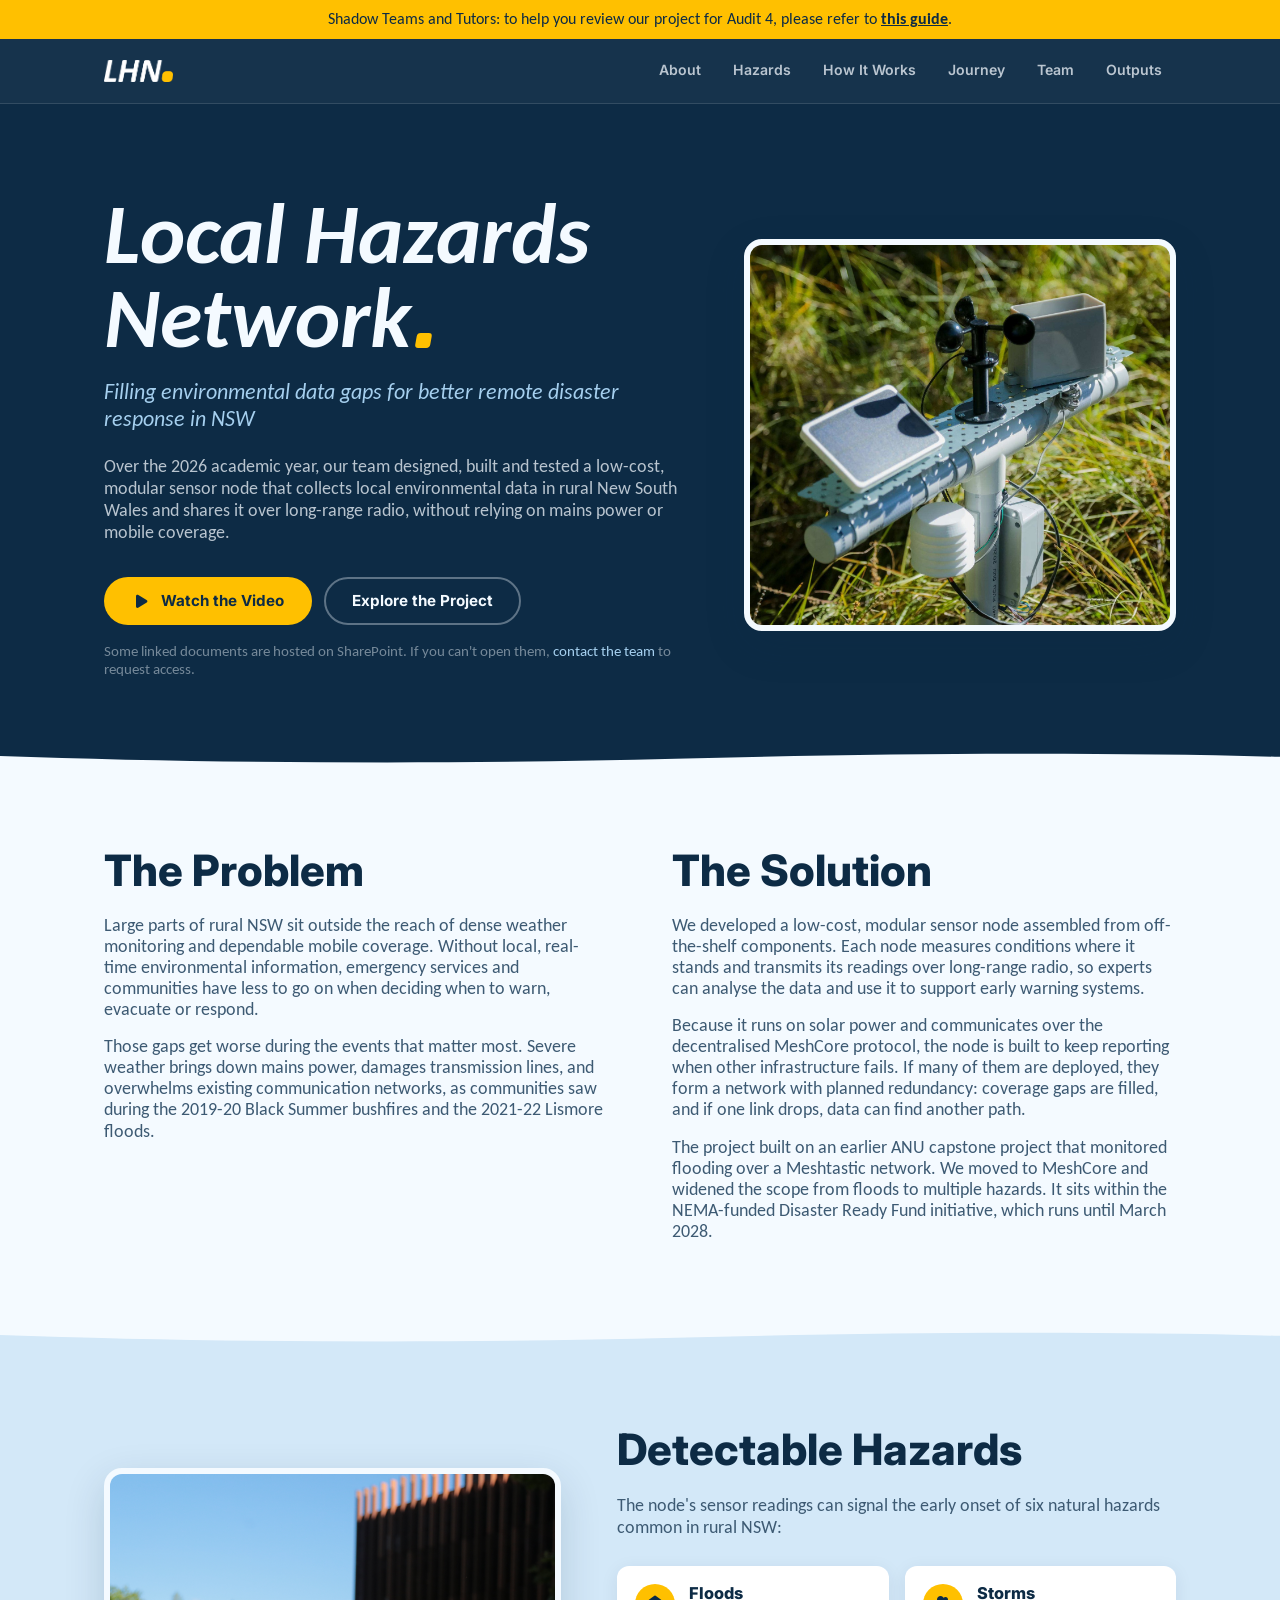
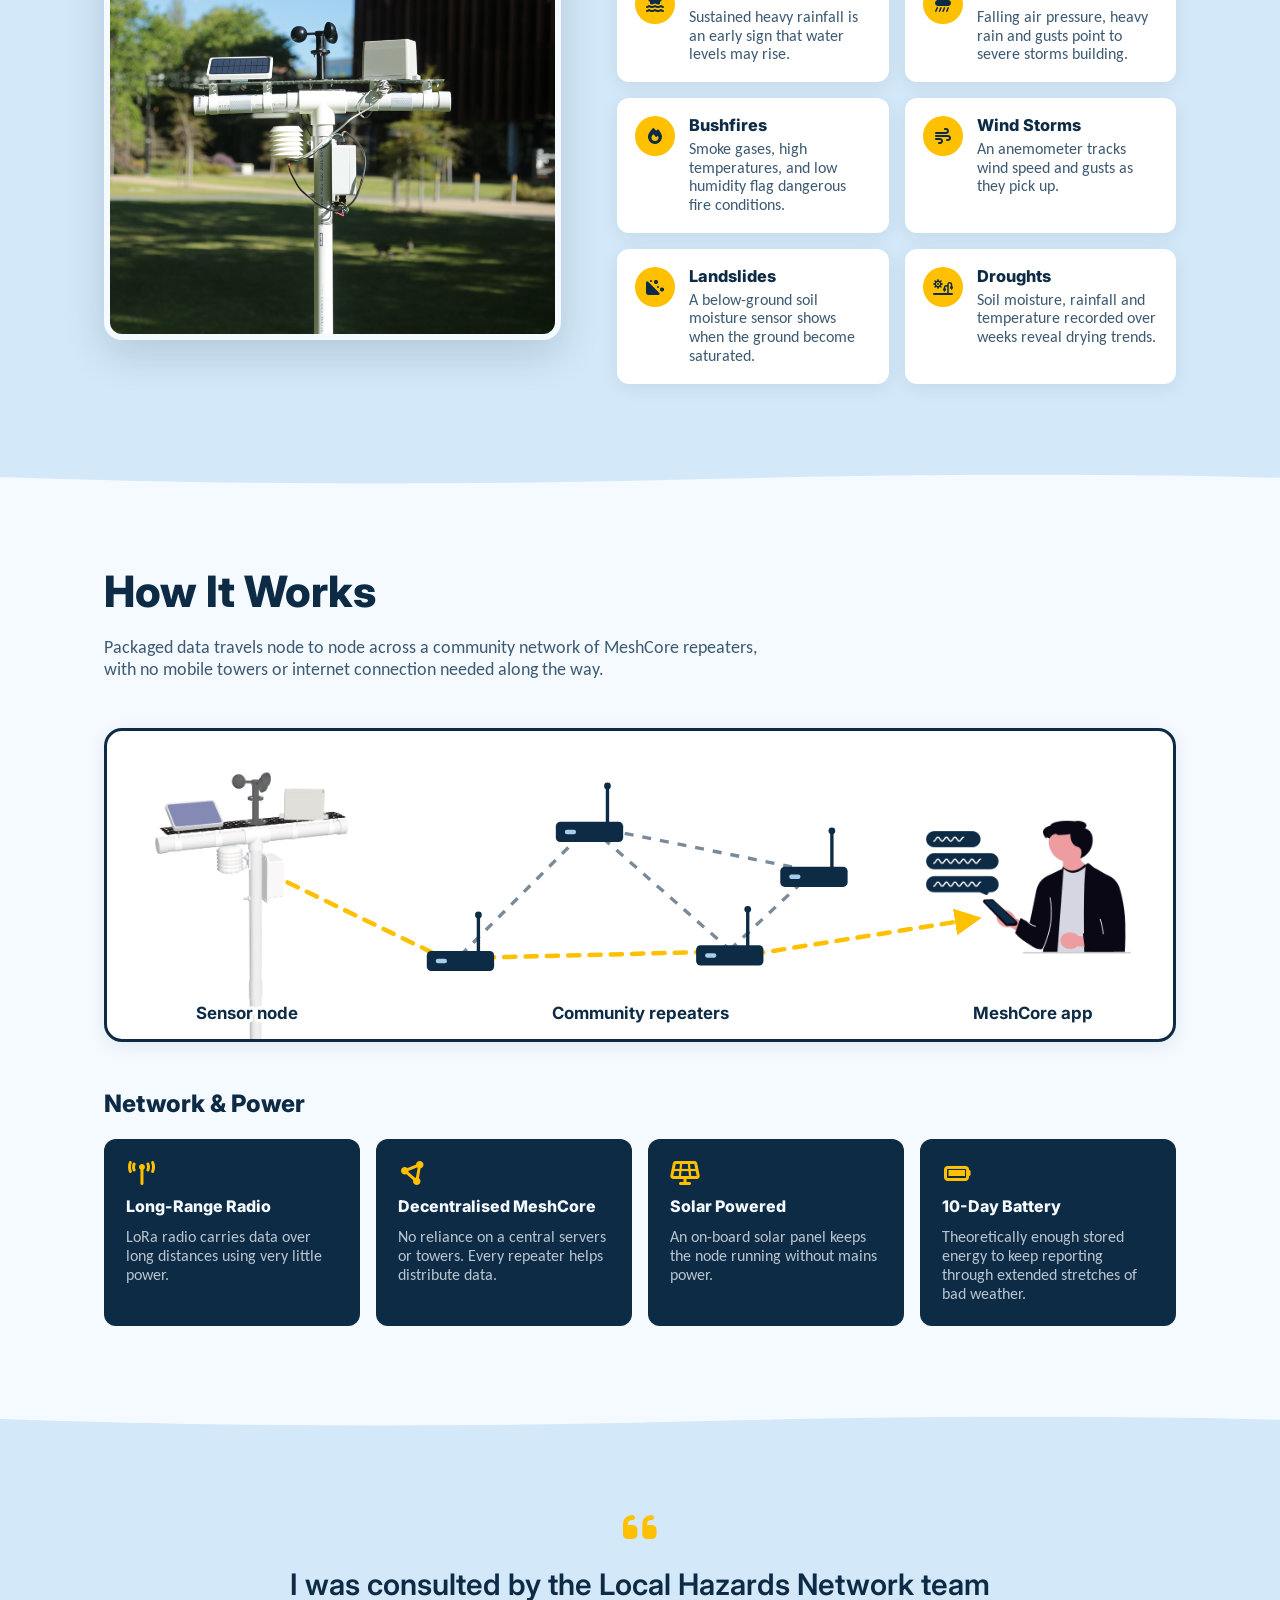
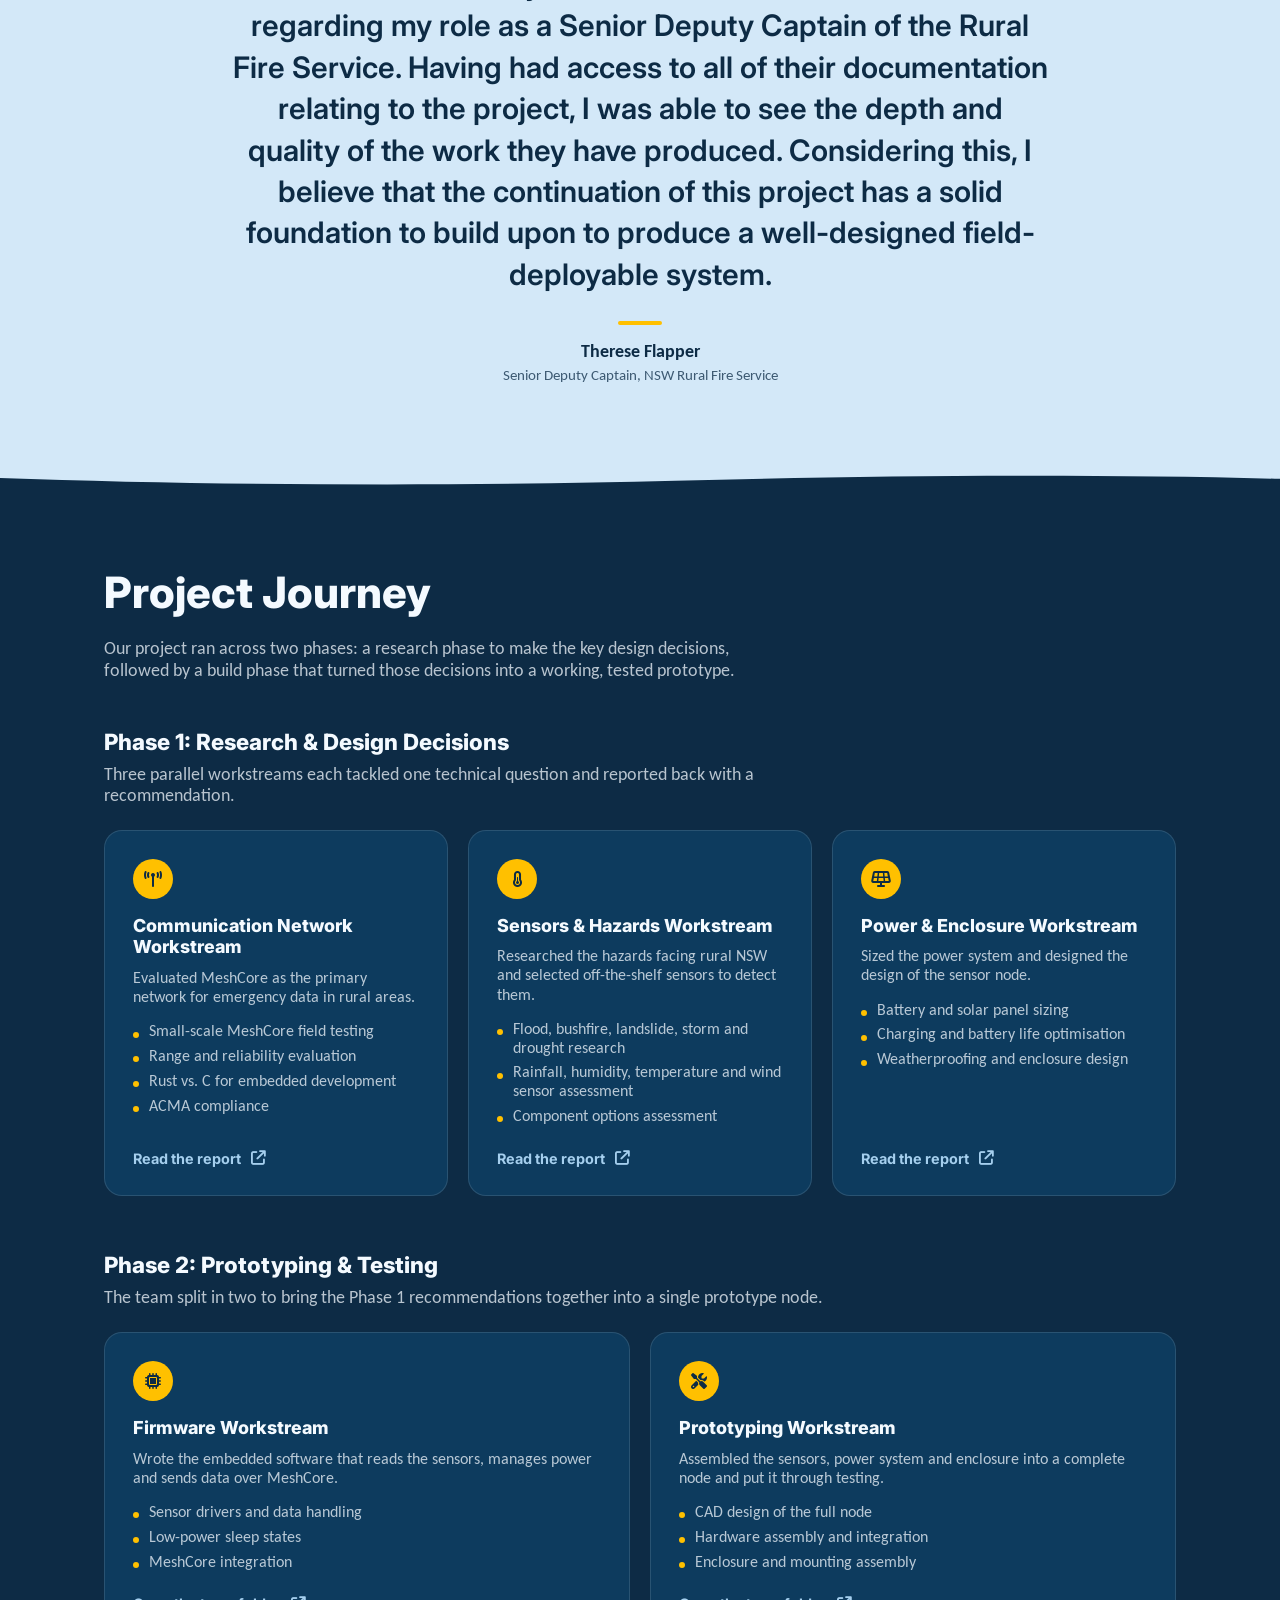
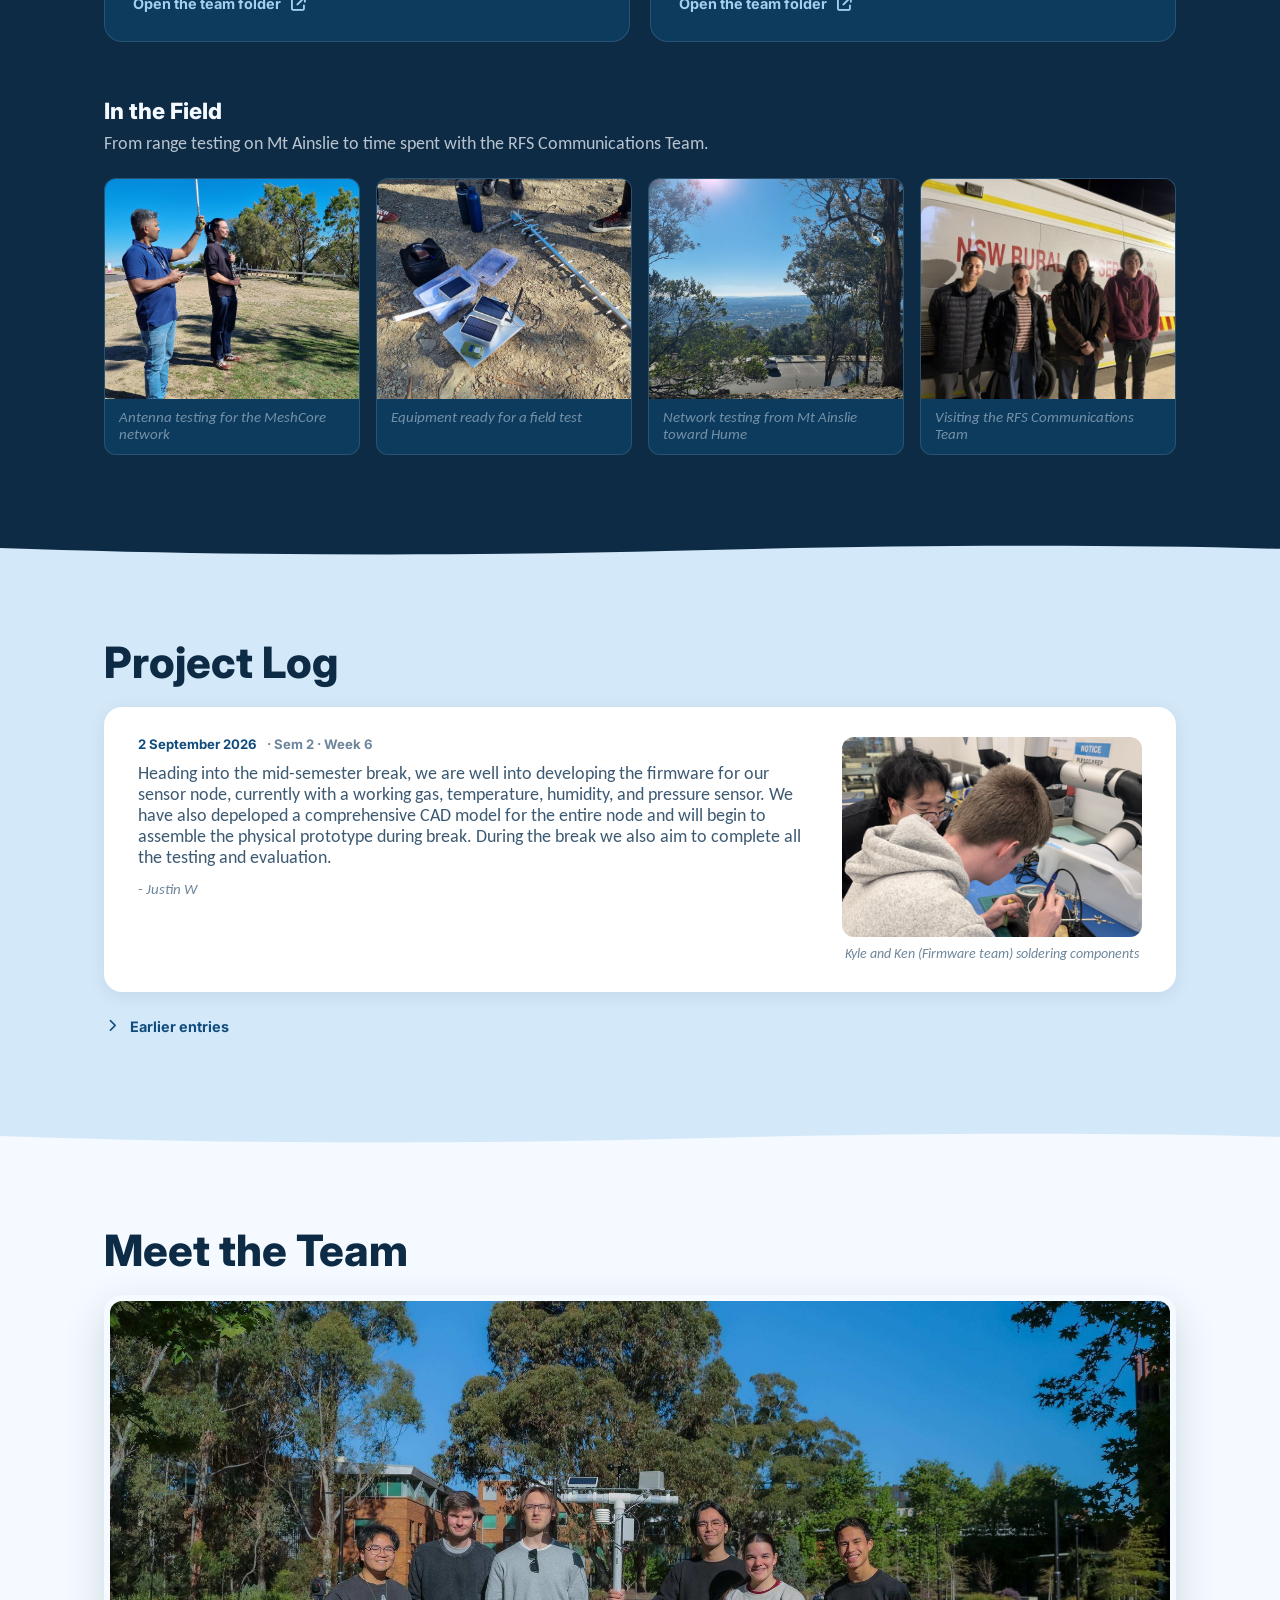
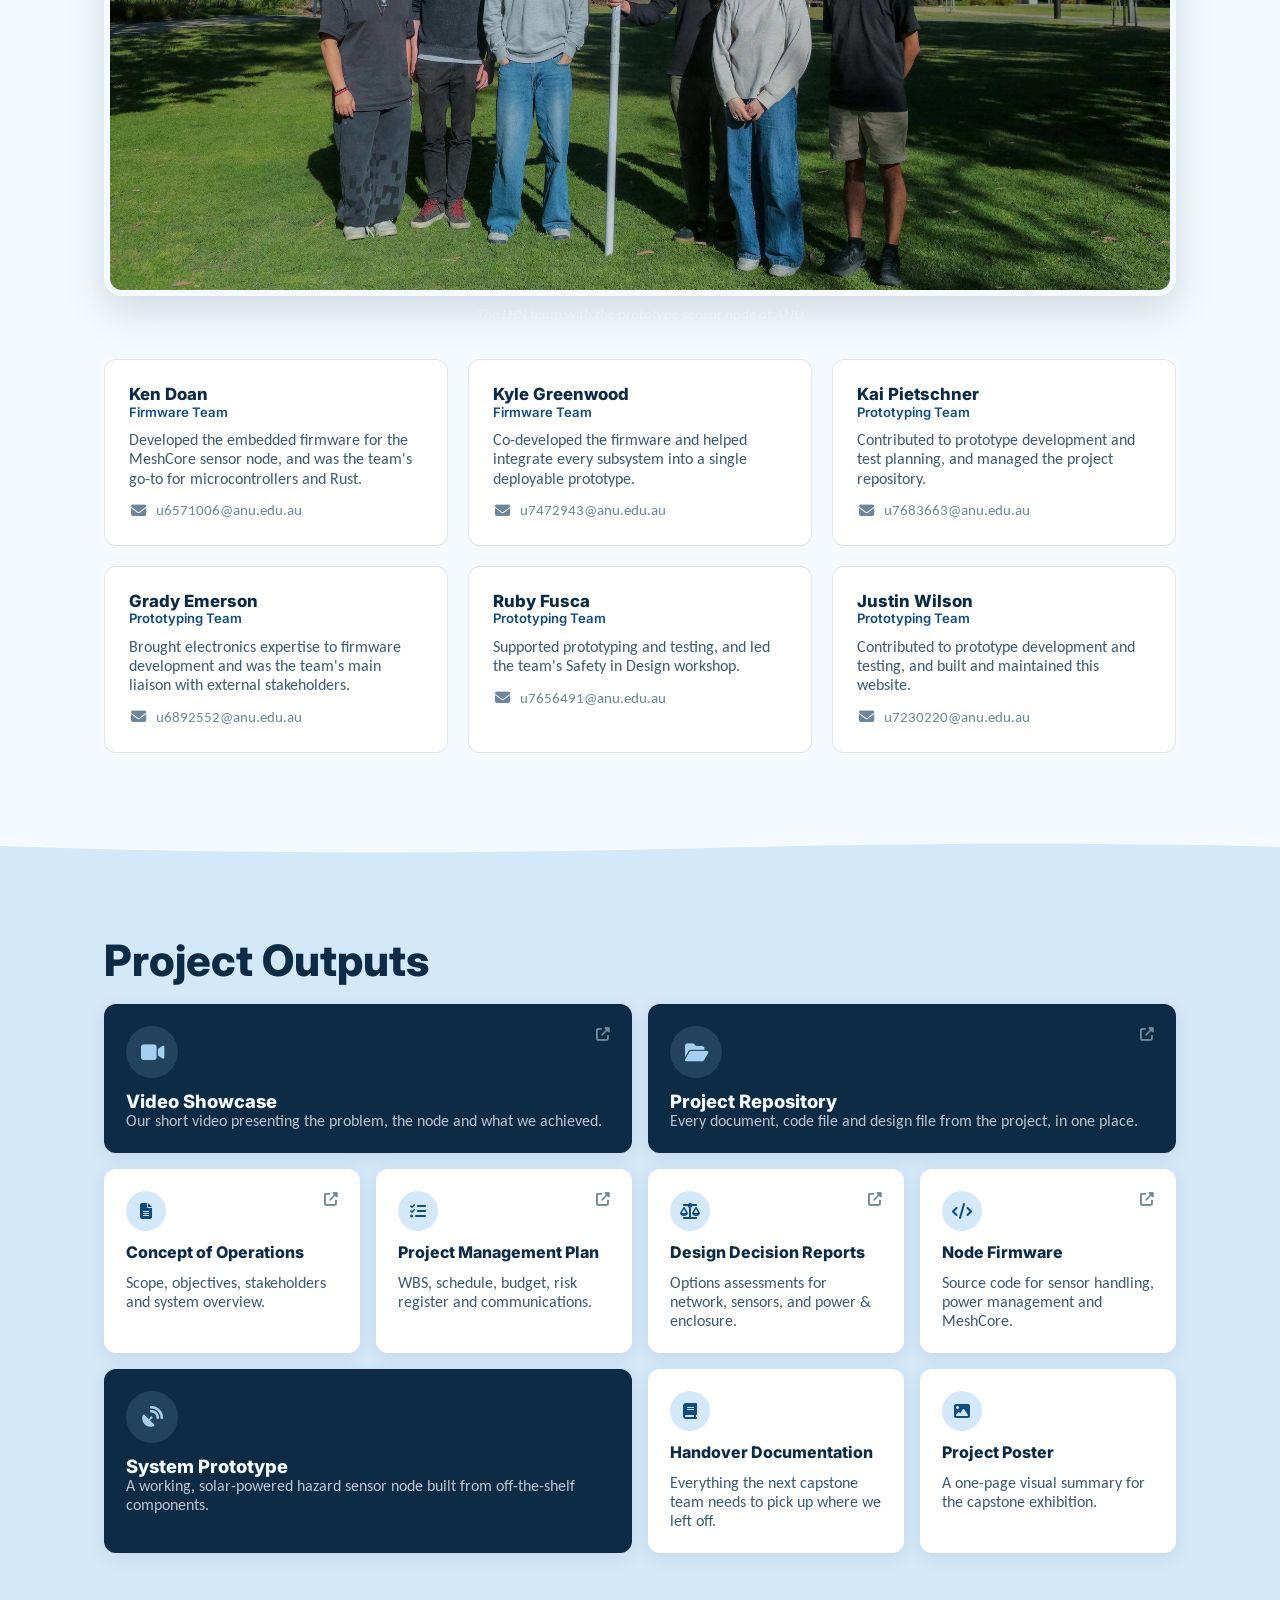
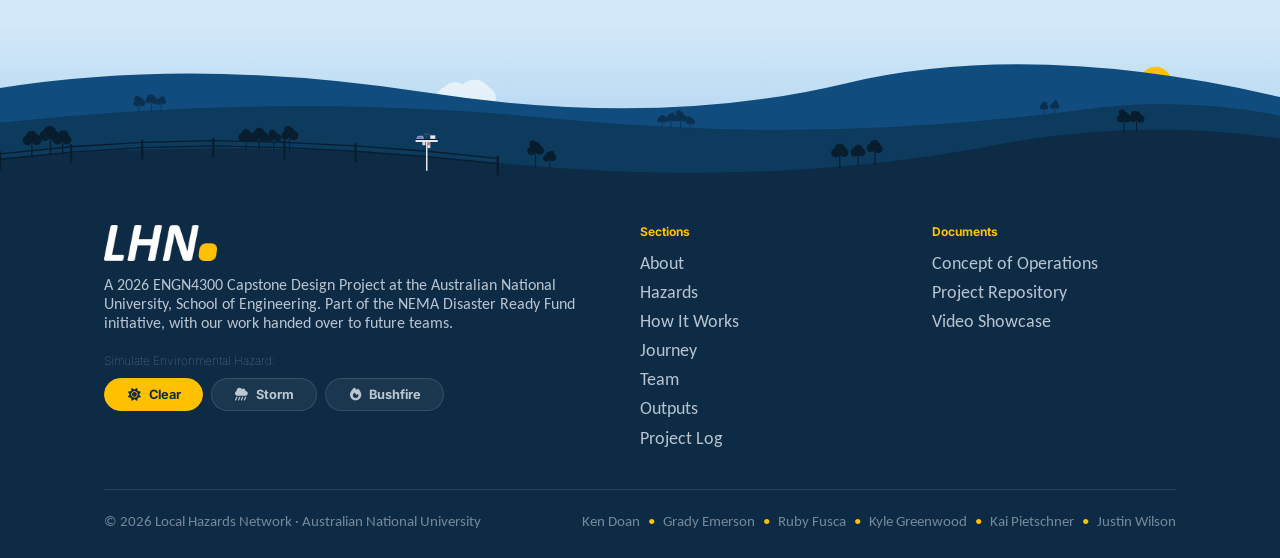
==== index.html @ 8ee284b1 "feat: added prototype pictures and team photo" ====
<!DOCTYPE html>
<html lang="en" style="visibility:hidden">

<head>
  <meta charset="UTF-8" />
  <meta name="viewport" content="width=device-width, initial-scale=1.0" />
  <title>Local Hazards Network</title>
  <meta name="description"
    content="Local Hazards Network: a 2026 ANU capstone project that built a low-cost, solar-powered sensor node to fill environmental data gaps for disaster response in rural NSW." />
  <link rel="preconnect" href="https://fonts.googleapis.com" />
  <link rel="preconnect" href="https://fonts.gstatic.com" crossorigin />
  <link
    href="https://fonts.googleapis.com/css2?family=Carlito:ital,wght@0,400;0,700;1,400;1,700&family=Inter:wght@500;600;700;800&display=swap"
    rel="stylesheet" />
  <link rel="stylesheet" href="https://cdnjs.cloudflare.com/ajax/libs/font-awesome/6.5.2/css/all.min.css"
    crossorigin="anonymous" referrerpolicy="no-referrer" />
  <link rel="stylesheet" href="css/style.css" onload="document.documentElement.style.visibility=''" />
  <script src="js/layout.js"></script>
  <noscript>
    <style>
      html {
        visibility: visible
      }
    </style>
  </noscript>
  <link rel="icon" type="image/png" href="favicon/favicon-96x96.png" sizes="96x96" />
  <link rel="icon" type="image/svg+xml" href="favicon/favicon.svg" />
  <link rel="shortcut icon" href="favicon/favicon.ico" />
  <link rel="manifest" href="favicon/site.webmanifest" />
</head>

<body>

  <!-- ============================================================
       AUDIT BANNER
       ============================================================ -->
  <div class="audit-banner" id="audit-banner">
    <div class="container audit-banner-container">
      <span class="audit-banner-text">
        Shadow Teams and Tutors: to help you review our project for Audit 4, please refer to <a
          href="https://anu365.sharepoint.com/:w:/r/sites/LoRaCapstone/Shared%20Documents/Repository/Audit%204%20Guide%20-%20Shadow%20and%20Tutor.docx?d=w0ef33e4311c54213806fc5d53752a525&csf=1&web=1&e=b2tnfO"
          target="_blank" rel="noopener" class="audit-banner-link">this guide</a>.
      </span>
    </div>
  </div>

  <script>
    // Inline check to prevent layout shift before full load
    (function () {
      if (!localStorage.getItem('audit-banner-dismissed')) {
        const banner = document.getElementById('audit-banner');
        if (banner) {
          banner.style.display = 'block';
          document.documentElement.classList.add('has-audit-banner');
        }
      }
    })();
  </script>

  <site-header></site-header>

  <!-- ============================================================
       HERO
       ============================================================ -->
  <header class="hero">
    <div class="container">
      <div class="hero-layout">
        <div class="hero-content">
          <h1 class="hero-title">Local Hazards <span class="nowrap">Network<span class="dot"></span></span></h1>
          <p class="hero-tagline">Filling environmental data gaps for better remote disaster response in NSW</p>
          <p class="hero-desc">
            Over the 2026 academic year, our team designed, built and tested a low-cost, modular sensor node that
            collects local environmental data in rural New South Wales and shares it over long-range radio,
            without relying on mains power or mobile coverage.
          </p>
          <div class="hero-actions">
            <a href="showcase.html" class="btn btn-primary"><i class="fa-solid fa-play" aria-hidden="true"></i> Watch
              the Video</a>
            <a href="#about" class="btn btn-outline">Explore the Project</a>
          </div>
          <p class="hero-note">Some linked documents are hosted on SharePoint. If you can't open them,
            <a href="#team">contact the team</a> to request access.
          </p>
        </div>

        <div class="hero-photo">
          <div class="photo-frame">
            <img src="images/sensors/sensor-node-hero.jpg" style="object-position: 30% center;"
              alt="The prototype sensor node in long grass, with its solar panel, anemometer, rain gauge, radiation shield and electronics enclosure" />
          </div>
          <!-- <div class="photo-caption">The LHN team with the prototype sensor node at ANU</div> -->
        </div>
      </div>

      <!-- <div class="facts">
        <div class="fact">
          <span class="icon-badge icon-badge--sm"><i class="fa-solid fa-triangle-exclamation"
              aria-hidden="true"></i></span>
          <div>
            <div class="fact-value">6 hazards</div>
            <div class="fact-label">detectable from sensor data</div>
          </div>
        </div>
        <div class="fact">
          <span class="icon-badge icon-badge--sm"><i class="fa-solid fa-tower-broadcast" aria-hidden="true"></i></span>
          <div>
            <div class="fact-value">Long-range</div>
            <div class="fact-label">LoRa radio over MeshCore</div>
          </div>
        </div>
        <div class="fact">
          <span class="icon-badge icon-badge--sm"><i class="fa-solid fa-solar-panel" aria-hidden="true"></i></span>
          <div>
            <div class="fact-value">Solar</div>
            <div class="fact-label">powered, off the grid</div>
          </div>
        </div>
        <div class="fact">
          <span class="icon-badge icon-badge--sm"><i class="fa-solid fa-battery-full" aria-hidden="true"></i></span>
          <div>
            <div class="fact-value">10 days</div>
            <div class="fact-label">of battery storage</div>
          </div>
        </div>
      </div>
    </div> -->
  </header>

  <div class="wave wave--navy-white" aria-hidden="true">
    <svg viewBox="0 0 1440 84" preserveAspectRatio="none">
      <path d="M0,46 C240,62 520,64 760,52 C1000,40 1240,38 1440,48 L1440,84 L0,84 Z" />
    </svg>
  </div>

  <!-- ============================================================
       ABOUT: PROBLEM & SOLUTION
       ============================================================ -->
  <section class="section" id="about">
    <div class="container">
      <div class="ps-grid">
        <div class="ps-block">
          <h2 class="section-title">The Problem</h2>
          <p>
            Large parts of rural NSW sit outside the reach of dense weather monitoring and dependable mobile
            coverage. Without local, real-time environmental information, emergency services and communities have less to go on
            when deciding when to warn, evacuate or respond.
          </p>
          <p>
            Those gaps get worse during the events that matter most. Severe weather brings down mains power,
            damages transmission lines, and overwhelms existing communication networks, as communities saw during
            the 2019-20 Black Summer bushfires and the 2021-22 Lismore floods.
          </p>
        </div>

        <div class="ps-block" id="solution">
          <h2 class="section-title">The Solution</h2>
          <p>
            We developed a low-cost, modular sensor node assembled from off-the-shelf components.
            Each node measures conditions where it stands and transmits its readings over long-range radio, so
            experts can analyse the data and use it to support early warning systems.
          </p>
          <p>
            Because it runs on solar power and communicates over the decentralised MeshCore protocol, the node is built
            to keep reporting when other infrastructure fails. If many of them are deployed, they form a network with
            planned redundancy: coverage gaps are filled, and if one link drops, data can find
            another path.
          </p>
          <p>
            The project built on an earlier ANU capstone project that monitored flooding over a Meshtastic network. We moved
            to MeshCore and widened the scope from floods to multiple hazards. It sits within the NEMA-funded
            Disaster Ready Fund initiative, which runs until March 2028.
          </p>
        </div>
      </div>
    </div>
  </section>

  <div class="wave wave--white-pale" aria-hidden="true">
    <svg viewBox="0 0 1440 84" preserveAspectRatio="none">
      <path d="M0,46 C240,62 520,64 760,52 C1000,40 1240,38 1440,48 L1440,84 L0,84 Z" />
    </svg>
  </div>

  <!-- ============================================================
       DETECTABLE HAZARDS
       ============================================================ -->
  <section class="section section--pale" id="hazards">
    <div class="container">
      <div class="hazards-layout">
        <div class="hazards-photo">
          <div class="photo-frame">
            <img src="images/sensors/sensor-node-background.png"
              alt="A LoRa sensor node mounted on a fence post in a rural NSW paddock" />
          </div>
          <!-- <div class="photo-caption">A node from the earlier flood-monitoring project, deployed in rural NSW</div> -->
        </div>

        <div>
          <h2 class="section-title">Detectable Hazards</h2>
          <p class="section-desc" style="margin-bottom:28px;">
            The node's sensor readings can signal the early onset of six natural hazards common in rural NSW:
          </p>

          <div class="hazards-grid">
            <div class="hazard-item">
              <span class="icon-badge icon-badge--sm"><i class="fa-solid fa-house-flood-water"
                  aria-hidden="true"></i></span>
              <div>
                <h3>Floods</h3>
                <p>Sustained heavy rainfall is an early sign that water levels may rise.</p>
              </div>
            </div>
            <div class="hazard-item">
              <span class="icon-badge icon-badge--sm"><i class="fa-solid fa-cloud-showers-heavy"
                  aria-hidden="true"></i></span>
              <div>
                <h3>Storms</h3>
                <p>Falling air pressure, heavy rain and gusts point to severe storms building.</p>
              </div>
            </div>
            <div class="hazard-item">
              <span class="icon-badge icon-badge--sm"><i class="fa-solid fa-fire" aria-hidden="true"></i></span>
              <div>
                <h3>Bushfires</h3>
                <p>Smoke gases, high temperatures, and low humidity flag dangerous fire conditions.</p>
              </div>
            </div>
            <div class="hazard-item">
              <span class="icon-badge icon-badge--sm"><i class="fa-solid fa-wind" aria-hidden="true"></i></span>
              <div>
                <h3>Wind Storms</h3>
                <p>An anemometer tracks wind speed and gusts as they pick up.</p>
              </div>
            </div>
            <div class="hazard-item">
              <span class="icon-badge icon-badge--sm"><i class="fa-solid fa-hill-rockslide"
                  aria-hidden="true"></i></span>
              <div>
                <h3>Landslides</h3>
                <p>A below-ground soil moisture sensor shows when the ground become saturated.</p>
              </div>
            </div>
            <div class="hazard-item">
              <span class="icon-badge icon-badge--sm"><i class="fa-solid fa-sun-plant-wilt"
                  aria-hidden="true"></i></span>
              <div>
                <h3>Droughts</h3>
                <p>Soil moisture, rainfall and temperature recorded over weeks reveal drying trends.</p>
              </div>
            </div>
          </div>
        </div>
      </div>
    </div>
  </section>

  <div class="wave wave--pale-white" aria-hidden="true">
    <svg viewBox="0 0 1440 84" preserveAspectRatio="none">
      <path d="M0,46 C240,62 520,64 760,52 C1000,40 1240,38 1440,48 L1440,84 L0,84 Z" />
    </svg>
  </div>

  <!-- ============================================================
       HOW IT WORKS
       ============================================================ -->
  <section class="section" id="how-it-works">
    <div class="container">
      <h2 class="section-title">How It Works</h2>
      <p class="section-desc">
        Packaged data travels node to node across a community network of MeshCore repeaters, with no mobile towers
        or internet connection needed along the way.
      </p>

      <div class="network-diagram">
        <svg viewBox="0 0 900 250" role="img"
          aria-label="Diagram: a sensor node sends data across a mesh of community repeaters to a person using the MeshCore app on their phone">
          <defs>
            <g id="lhn-device">
              <line x1="16" y1="-8" x2="16" y2="-40" stroke="#0D2B45" stroke-width="3" stroke-linecap="round" />
              <circle cx="16" cy="-41" r="3" fill="#0D2B45" />
              <rect x="-30" y="-9" width="60" height="18" rx="4" fill="#0D2B45" />
              <rect x="-22" y="-2" width="10" height="4" rx="2" fill="#A5CFEE" />
            </g>
            <marker id="lhn-arrow" viewBox="0 0 10 10" refX="6" refY="5" markerWidth="6" markerHeight="6"
              orient="auto-start-reverse">
              <path d="M0,0 L10,5 L0,10 z" fill="#FFC000" />
            </marker>
          </defs>

          <!-- Mesh links between repeaters -->
          <g class="mesh-links" stroke="#0D2B45" stroke-width="3" stroke-dasharray="8 8" opacity="0.55" fill="none">
            <line x1="290" y1="175" x2="405" y2="60" />
            <line x1="405" y1="60" x2="530" y2="170" />
            <line x1="405" y1="60" x2="605" y2="100" />
            <line x1="530" y1="170" x2="605" y2="100" />
          </g>

          <!-- Data path -->
          <path class="data-path" d="M136 110 L270 175 M310 177 L510 172 M550 174 L745 143" stroke="#FFC000"
            stroke-width="4" stroke-dasharray="10 9" fill="none" stroke-linecap="round" marker-end="url(#lhn-arrow)" />

          <!-- Sensor node -->
          <image href="images/sensor-node-diagram.png" x="18" y="12" width="172" height="284" />

          <!-- Repeaters -->
          <use href="#lhn-device" transform="translate(290 180)" />
          <use href="#lhn-device" transform="translate(405 65)" />
          <use href="#lhn-device" transform="translate(530 175)" />
          <use href="#lhn-device" transform="translate(605 105)" />

          <!-- Person with phone -->
          <image href="images/phone-illustration.png" x="705" y="55" width="190" height="121" transform="translate(1600 0) scale(-1 1)" />

          <g font-family="Inter, sans-serif" font-size="15" font-weight="700" fill="#0D2B45" text-anchor="middle"
            stroke="#FFFFFF" stroke-width="6" stroke-linejoin="round" paint-order="stroke">
            <text x="100" y="232">Sensor node</text>
            <text x="450" y="232">Community repeaters</text>
            <text x="800" y="232">MeshCore app</text>
          </g>
        </svg>
      </div>

      
      <h3 class="features-title">Network &amp; Power</h3>
      <div class="features">
        <div class="feature">
          <i class="fa-solid fa-tower-broadcast" aria-hidden="true"></i>
          <h4>Long-Range Radio</h4>
          <p>LoRa radio carries data over long distances using very little power.</p>
        </div>
        <div class="feature">
          <i class="fa-solid fa-circle-nodes" aria-hidden="true"></i>
          <h4>Decentralised MeshCore</h4>
          <p>No reliance on a central servers or towers. Every repeater helps distribute data.</p>
        </div>
        <div class="feature">
          <i class="fa-solid fa-solar-panel" aria-hidden="true"></i>
          <h4>Solar Powered</h4>
          <p>An on-board solar panel keeps the node running without mains power.</p>
        </div>
        <div class="feature">
          <i class="fa-solid fa-battery-full" aria-hidden="true"></i>
          <h4>10-Day Battery</h4>
          <p>Theoretically enough stored energy to keep reporting through extended stretches of bad weather.</p>
        </div>
      </div>
    </div>
  </section>

  <div class="wave wave--white-pale" aria-hidden="true">
    <svg viewBox="0 0 1440 84" preserveAspectRatio="none">
      <path d="M0,46 C240,62 520,64 760,52 C1000,40 1240,38 1440,48 L1440,84 L0,84 Z" />
    </svg>
  </div>

  <!-- ============================================================
       QUOTE (placeholder: replace the text, name and role)
       ============================================================ -->
  <section class="section section--pale quote-section" id="quote">
    <div class="container">
      <figure class="quote">
        <i class="fa-solid fa-quote-left quote-mark" aria-hidden="true"></i>
        <blockquote>
          <p>I was consulted by the Local Hazards Network team regarding my role as a Senior Deputy Captain of the Rural Fire Service. Having had access to all of their documentation relating to the project, I was able to see the depth and quality of the work they have produced. Considering this, I believe that the continuation of this project has a solid foundation to build upon to produce a well-designed field-deployable system.</p>
        </blockquote>
        <figcaption>
          <span class="quote-name">Therese Flapper</span>
          <span class="quote-role">Senior Deputy Captain, NSW Rural Fire Service</span>
        </figcaption>
      </figure>
    </div>
  </section>

  <div class="wave wave--pale-navy" aria-hidden="true">
    <svg viewBox="0 0 1440 84" preserveAspectRatio="none">
      <path d="M0,46 C240,62 520,64 760,52 C1000,40 1240,38 1440,48 L1440,84 L0,84 Z" />
    </svg>
  </div>

  <!-- ============================================================
       PROJECT JOURNEY
       ============================================================ -->
  <section class="section section--dark" id="journey">
    <div class="container">
      <h2 class="section-title">Project Journey</h2>
      <p class="section-desc">
        Our project ran across two phases: a research phase to make the key design decisions, followed by a
        build phase that turned those decisions into a working, tested prototype.
      </p>

      <div class="phase">
        <div class="phase-head">
          <h3>Phase 1: Research &amp; Design Decisions</h3>
        </div>
        <p class="phase-desc">Three parallel workstreams each tackled one technical question and reported back with a
          recommendation.</p>

        <div class="ws-grid">
          <div class="ws-card">
            <span class="icon-badge icon-badge--sm"><i class="fa-solid fa-tower-broadcast"
                aria-hidden="true"></i></span>
            <h4>Communication Network Workstream</h4>
            <p>Evaluated MeshCore as the primary network for emergency data in rural areas.</p>
            <ul class="ws-list">
              <li>Small-scale MeshCore field testing</li>
              <li>Range and reliability evaluation</li>
              <li>Rust vs. C for embedded development</li>
              <li>ACMA compliance</li>
            </ul>
            <a href="https://anu365.sharepoint.com/:w:/r/sites/LoRaCapstone/Shared%20Documents/Repository/Workstreams/Network/Network%20Workstream%20Report.docx?d=w121a6819310b4d7c88bce63a03cd1ede&csf=1&web=1&e=pTTzkt"
              class="ws-link" target="_blank" rel="noopener">Read the report <i
                class="fa-solid fa-arrow-up-right-from-square" aria-hidden="true"></i></a>
          </div>

          <div class="ws-card">
            <span class="icon-badge icon-badge--sm"><i class="fa-solid fa-temperature-half"
                aria-hidden="true"></i></span>
            <h4>Sensors &amp; Hazards Workstream</h4>
            <p>Researched the hazards facing rural NSW and selected off-the-shelf sensors to detect them.</p>
            <ul class="ws-list">
              <li>Flood, bushfire, landslide, storm and drought research</li>
              <li>Rainfall, humidity, temperature and wind sensor assessment</li>
              <li>Component options assessment</li>
            </ul>
            <a href="https://anu365.sharepoint.com/:w:/r/sites/LoRaCapstone/Shared%20Documents/Repository/Workstreams/Sensors/Sensors%20Workstream%20Report.docx?d=w22f95f7639d1485a9288ef0db2ee2e36&csf=1&web=1&e=c1RvA1"
              class="ws-link" target="_blank" rel="noopener">Read the report <i
                class="fa-solid fa-arrow-up-right-from-square" aria-hidden="true"></i></a>
          </div>

          <div class="ws-card">
            <span class="icon-badge icon-badge--sm"><i class="fa-solid fa-solar-panel" aria-hidden="true"></i></span>
            <h4>Power &amp; Enclosure Workstream</h4>
            <p>Sized the power system and designed the design of the sensor node.</p>
            <ul class="ws-list">
              <li>Battery and solar panel sizing</li>
              <li>Charging and battery life optimisation</li>
              <li>Weatherproofing and enclosure design</li>
            </ul>
            <a href="https://anu365.sharepoint.com/:w:/r/sites/LoRaCapstone/Shared%20Documents/Repository/Workstreams/Power%20and%20Enclosure/Power%20%26%20Enclosure%20Workstream%20Report.docx?d=wcfb419bdc56e4f87bb83c0fd8bece541&csf=1&web=1&e=0gGwGI"
              class="ws-link" target="_blank" rel="noopener">Read the report <i
                class="fa-solid fa-arrow-up-right-from-square" aria-hidden="true"></i></a>
          </div>
        </div>
      </div>

      <div class="phase">
        <div class="phase-head">
          <h3>Phase 2: Prototyping &amp; Testing</h3>
        </div>
        <p class="phase-desc">The team split in two to bring the Phase 1 recommendations together into a single
          prototype node.</p>

        <div class="ws-grid ws-grid--2">
          <div class="ws-card">
            <span class="icon-badge icon-badge--sm"><i class="fa-solid fa-microchip" aria-hidden="true"></i></span>
            <h4>Firmware Workstream</h4>
            <p>Wrote the embedded software that reads the sensors, manages power and sends data over MeshCore.</p>
            <ul class="ws-list">
              <li>Sensor drivers and data handling</li>
              <li>Low-power sleep states</li>
              <li>MeshCore integration</li>
            </ul>
            <a href="https://anu365.sharepoint.com/:f:/r/sites/LoRaCapstone/Shared%20Documents/Repository/Prototyping%20%26%20Testing/Firmware?d=w3c4c0ffb26e343fc9ced6c7ab52d782a&csf=1&web=1&e=ly2xQt"
              class="ws-link" target="_blank" rel="noopener">Open the team folder <i
                class="fa-solid fa-arrow-up-right-from-square" aria-hidden="true"></i></a>
          </div>

          <div class="ws-card">
            <span class="icon-badge icon-badge--sm"><i class="fa-solid fa-screwdriver-wrench"
                aria-hidden="true"></i></span>
            <h4>Prototyping Workstream</h4>
            <p>Assembled the sensors, power system and enclosure into a complete node and put it through testing.</p>
            <ul class="ws-list">
              <li>CAD design of the full node</li>
              <li>Hardware assembly and integration</li>
              <li>Enclosure and mounting assembly</li>
            </ul>
            <a href="https://anu365.sharepoint.com/:f:/r/sites/LoRaCapstone/Shared%20Documents/Repository/Prototyping%20%26%20Testing/Prototyping?d=w3ec6bcb610ed41ff9f75e0dd661d0cba&csf=1&web=1&e=VHa8aM"
              class="ws-link" target="_blank" rel="noopener">Open the team folder <i
                class="fa-solid fa-arrow-up-right-from-square" aria-hidden="true"></i></a>
          </div>
        </div>
      </div>

      <div class="phase" style="margin-bottom:0;">
        <div class="phase-head">
          <h3>In the Field</h3>
        </div>
        <p class="phase-desc">From range testing on Mt Ainslie to time spent with the RFS Communications Team.</p>

        <div class="gallery">
          <figure>
            <img src="images/field-tests/antennae-testing.jpg" alt="Antenna testing during MeshCore field evaluation"
              loading="lazy" />
            <figcaption>Antenna testing for the MeshCore network</figcaption>
          </figure>
          <figure>
            <img src="images/field-tests/equipment.jpg" alt="Hardware and equipment prepared for field deployment"
              loading="lazy" />
            <figcaption>Equipment ready for a field test</figcaption>
          </figure>
          <figure>
            <img src="images/field-tests/mt-ainslie-view.jpg" alt="View from Mt Ainslie toward the Hume field test site"
              loading="lazy" />
            <figcaption>Network testing from Mt Ainslie toward Hume</figcaption>
          </figure>
          <figure>
            <img src="images/field-tests/rfs-comms-vehicle.jpg"
              alt="Team members in front of a NSW Rural Fire Service command vehicle" loading="lazy" />
            <figcaption>Visiting the RFS Communications Team</figcaption>
          </figure>
        </div>
      </div>
    </div>
  </section>

  <div class="wave wave--navy-pale" aria-hidden="true">
    <svg viewBox="0 0 1440 84" preserveAspectRatio="none">
      <path d="M0,46 C240,62 520,64 760,52 C1000,40 1240,38 1440,48 L1440,84 L0,84 Z" />
    </svg>
  </div>

  <!-- ============================================================
       PROJECT LOG (rendered from updates.json)
       ============================================================ -->
  <section class="section section--pale" id="log">
    <div class="container">
      <h2 class="section-title">Project Log</h2>

      <div id="latest-update-container"></div>

      <details class="updates-archive">
        <summary>
          <i class="fa-solid fa-chevron-right updates-archive-chevron" aria-hidden="true"></i>
          Earlier entries
        </summary>
        <div class="updates-archive-list" id="archived-updates-container"></div>
      </details>
    </div>
  </section>

  <div class="wave wave--pale-white" aria-hidden="true">
    <svg viewBox="0 0 1440 84" preserveAspectRatio="none">
      <path d="M0,46 C240,62 520,64 760,52 C1000,40 1240,38 1440,48 L1440,84 L0,84 Z" />
    </svg>
  </div>

  <!-- ============================================================
       TEAM
       ============================================================ -->
  <section class="section" id="team">
    <div class="container">
      <h2 class="section-title">Meet the Team</h2>

      <figure class="team-photo">
        <div class="photo-frame">
          <img src="images/group-photos/team-photo.jpg"
            alt="The six team members standing on a lawn at ANU beside the prototype sensor node" loading="lazy" />
        </div>
        <figcaption class="photo-caption">The LHN team with the prototype sensor node at ANU</figcaption>
      </figure>

      <div class="team-grid">
        <div class="team-card">
          <h3>Ken Doan</h3>
          <div class="team-role">Firmware Team</div>
          <p>Developed the embedded firmware for the MeshCore sensor node, and was the team's go-to for
            microcontrollers and Rust.</p>
          <div class="team-email"><a href="mailto:u6571006@anu.edu.au"><i class="fa-solid fa-envelope"
                aria-hidden="true"></i>u6571006@anu.edu.au</a></div>
        </div>

        <div class="team-card">
          <h3>Kyle Greenwood</h3>
          <div class="team-role">Firmware Team</div>
          <p>Co-developed the firmware and helped integrate every subsystem into a single deployable prototype.</p>
          <div class="team-email"><a href="mailto:u7472943@anu.edu.au"><i class="fa-solid fa-envelope"
                aria-hidden="true"></i>u7472943@anu.edu.au</a></div>
        </div>

        <div class="team-card">
          <h3>Kai Pietschner</h3>
          <div class="team-role">Prototyping Team</div>
          <p>Contributed to prototype development and test planning, and managed the project repository.</p>
          <div class="team-email"><a href="mailto:u7683663@anu.edu.au"><i class="fa-solid fa-envelope"
                aria-hidden="true"></i>u7683663@anu.edu.au</a></div>
        </div>

        <div class="team-card">
          <h3>Grady Emerson</h3>
          <div class="team-role">Prototyping Team</div>
          <p>Brought electronics expertise to firmware development and was the team's main liaison with external
            stakeholders.</p>
          <div class="team-email"><a href="mailto:u6892552@anu.edu.au"><i class="fa-solid fa-envelope"
                aria-hidden="true"></i>u6892552@anu.edu.au</a></div>
        </div>

        <div class="team-card">
          <h3>Ruby Fusca</h3>
          <div class="team-role">Prototyping Team</div>
          <p>Supported prototyping and testing, and led the team's Safety in Design workshop.</p>
          <div class="team-email"><a href="mailto:u7656491@anu.edu.au"><i class="fa-solid fa-envelope"
                aria-hidden="true"></i>u7656491@anu.edu.au</a></div>
        </div>

        <div class="team-card">
          <h3>Justin Wilson</h3>
          <div class="team-role">Prototyping Team</div>
          <p>Contributed to prototype development and testing, and built and maintained this website.</p>
          <div class="team-email"><a href="mailto:u7230220@anu.edu.au"><i class="fa-solid fa-envelope"
                aria-hidden="true"></i>u7230220@anu.edu.au</a></div>
        </div>
      </div>
    </div>
  </section>

  <div class="wave wave--white-pale" aria-hidden="true">
    <svg viewBox="0 0 1440 84" preserveAspectRatio="none">
      <path d="M0,46 C240,62 520,64 760,52 C1000,40 1240,38 1440,48 L1440,84 L0,84 Z" />
    </svg>
  </div>

  <!-- ============================================================
       OUTPUTS
       ============================================================ -->
  <section class="section section--pale" id="outputs">
    <div class="container">
      <h2 class="section-title">Project Outputs</h2>

      <div class="outputs-grid">
        <a class="output-item output-item--feature" href="showcase.html">
          <span class="icon-badge icon-badge--soft"><i class="fa-solid fa-video" aria-hidden="true"></i></span>
          <div>
            <h3>Video Showcase</h3>
            <p>Our short video presenting the problem, the node and what we achieved.</p>
          </div>
        </a>
        <a class="output-item output-item--feature"
          href="https://anu365.sharepoint.com/:f:/r/sites/LoRaCapstone/Shared%20Documents/Repository?csf=1&web=1&e=XXRxaj"
          target="_blank" rel="noopener">
          <span class="icon-badge icon-badge--soft"><i class="fa-solid fa-folder-open" aria-hidden="true"></i></span>
          <div>
            <h3>Project Repository</h3>
            <p>Every document, code file and design file from the project, in one place.</p>
          </div>
        </a>

        <a class="output-item"
          href="https://anu365.sharepoint.com/:w:/r/sites/LoRaCapstone/Shared%20Documents/Repository/Audits/Audit%203/Concept%20of%20Operations.docx?d=w435b33f3d20447d0b489eeda4df4c07a&csf=1&web=1&e=invOeD"
          target="_blank" rel="noopener">
          <span class="icon-badge icon-badge--sm icon-badge--soft"><i class="fa-solid fa-file-lines" aria-hidden="true"></i></span>
          <h3>Concept of Operations</h3>
          <p>Scope, objectives, stakeholders and system overview.</p>
        </a>
        <a class="output-item"
          href="https://anu365.sharepoint.com/:w:/r/sites/LoRaCapstone/Shared%20Documents/Repository/Audits/Audit%203/Project%20Management%20Plan.docx?d=wcec34d4b68cb498db50d974a03d2ab06&csf=1&web=1&e=R9FOJq"
          target="_blank" rel="noopener">
          <span class="icon-badge icon-badge--sm icon-badge--soft"><i class="fa-solid fa-list-check" aria-hidden="true"></i></span>
          <h3>Project Management Plan</h3>
          <p>WBS, schedule, budget, risk register and communications.</p>
        </a>
        <a class="output-item"
          href="https://anu365.sharepoint.com/:f:/r/sites/LoRaCapstone/Shared%20Documents/Repository/Workstreams?csf=1&web=1&e=r7MePo"
          target="_blank" rel="noopener">
          <span class="icon-badge icon-badge--sm icon-badge--soft"><i class="fa-solid fa-scale-balanced" aria-hidden="true"></i></span>
          <h3>Design Decision Reports</h3>
          <p>Options assessments for network, sensors, and power &amp; enclosure.</p>
        </a>
        <a class="output-item"
          href="https://anu365.sharepoint.com/:f:/r/sites/LoRaCapstone/Shared%20Documents/Repository/Prototyping%20%26%20Testing/Firmware?d=w3c4c0ffb26e343fc9ced6c7ab52d782a&csf=1&web=1&e=ly2xQt"
          target="_blank" rel="noopener">
          <span class="icon-badge icon-badge--sm icon-badge--soft"><i class="fa-solid fa-code" aria-hidden="true"></i></span>
          <h3>Node Firmware</h3>
          <p>Source code for sensor handling, power management and MeshCore.</p>
        </a>

        <div class="output-item output-item--feature">
          <span class="icon-badge icon-badge--soft"><i class="fa-solid fa-satellite-dish" aria-hidden="true"></i></span>
          <div>
            <h3>System Prototype</h3>
            <p>A working, solar-powered hazard sensor node built from off-the-shelf components.</p>
          </div>
        </div>
        <div class="output-item">
          <span class="icon-badge icon-badge--sm icon-badge--soft"><i class="fa-solid fa-book" aria-hidden="true"></i></span>
          <h3>Handover Documentation</h3>
          <p>Everything the next capstone team needs to pick up where we left off.</p>
        </div>
        <div class="output-item">
          <span class="icon-badge icon-badge--sm icon-badge--soft"><i class="fa-solid fa-image" aria-hidden="true"></i></span>
          <h3>Project Poster</h3>
          <p>A one-page visual summary for the capstone exhibition.</p>
        </div>
      </div>
    </div>
  </section>

  <site-footer></site-footer>

  <script>
    // Render the project log from updates.json
    fetch('updates.json')
      .then(response => response.json())
      .then(updates => {
        if (!updates || updates.length === 0) return;

        const latestContainer = document.getElementById("latest-update-container");
        const archiveContainer = document.getElementById("archived-updates-container");

        const buildCardHTML = (update) => {
          const imageHTML = update.image ? `
            <div class="update-image-wrap">
              <img src="${update.image}" alt="${update.imageAlt || ''}" loading="lazy" />
              ${update.imageCaption ? `<div class="update-image-caption">${update.imageCaption}</div>` : ''}
            </div>` : '';

          return `
            <div class="update-card${update.image ? '' : ' update-card--no-image'}">
              <div class="update-content">
                <div class="update-meta">
                  <span class="update-date">${update.date}</span>
                  ${update.tag ? `<span class="update-tag">&middot; ${update.tag}</span>` : ''}
                </div>
                ${update.title ? `<h3 class="update-title">${update.title}</h3>` : ''}
                <p class="update-body">${update.body}</p>
                ${update.author ? `<div class="update-author">- ${update.author}</div>` : ''}
              </div>
              ${imageHTML}
            </div>
          `;
        };

        latestContainer.innerHTML = buildCardHTML(updates[0]);

        if (updates.length > 1) {
          archiveContainer.innerHTML = updates.slice(1).map(buildCardHTML).join('');
        } else {
          const archiveElement = document.querySelector(".updates-archive");
          if (archiveElement) archiveElement.style.display = "none";
        }
      })
      .catch(err => console.error("Error loading updates:", err));

    // Accordion slide animation for the log archive
    document.querySelectorAll('.updates-archive').forEach(function (details) {
      var list = details.querySelector('.updates-archive-list');

      details.addEventListener('click', function (e) {
        if (!e.target.closest('summary')) return;
        e.preventDefault();

        if (details.open) {
          list.style.maxHeight = list.scrollHeight + 'px';
          var closeTimer;
          var doClose = function () {
            clearTimeout(closeTimer);
            list.removeEventListener('transitionend', doClose);
            details.removeAttribute('open');
            list.style.maxHeight = '';
          };
          requestAnimationFrame(function () {
            requestAnimationFrame(function () {
              list.style.maxHeight = '0';
              list.addEventListener('transitionend', doClose, { once: true });
              closeTimer = setTimeout(doClose, 500);
            });
          });
        } else {
          details.setAttribute('open', '');
          list.style.maxHeight = '0';
          var openTimer;
          var doOpen = function () {
            clearTimeout(openTimer);
            list.removeEventListener('transitionend', doOpen);
            list.style.maxHeight = '';
          };
          requestAnimationFrame(function () {
            requestAnimationFrame(function () {
              list.style.maxHeight = list.scrollHeight + 'px';
              list.addEventListener('transitionend', doOpen, { once: true });
              openTimer = setTimeout(doOpen, 500);
            });
          });
        }
      });
    });

    // Offset the sticky navbar below the audit banner while it is shown
    (function () {
      const banner = document.getElementById('audit-banner');
      if (!banner || localStorage.getItem('audit-banner-dismissed')) return;

      function updateBannerHeight() {
        if (banner.style.display !== 'none') {
          // Floor the fractional height so the navbar tucks under the banner instead of leaving a sliver gap
          const height = Math.floor(banner.getBoundingClientRect().height);
          document.documentElement.style.setProperty('--banner-height', height + 'px');
          document.documentElement.style.setProperty('--sticky-header-height', (height + 64) + 'px');
        }
      }

      updateBannerHeight();
      window.addEventListener('load', updateBannerHeight);
      window.addEventListener('resize', updateBannerHeight);
    })();
  </script>
</body>

</html>
---- css/style.css ----
/* =============================================
   Local Hazards Network — Project Website
   ANU ENGN4300 Capstone 2026
   Styling follows the project poster: navy banner, light-blue
   body, yellow accents, Inter headings and Calibri body text.
   ============================================= */

/* Reset */
*,
*::before,
*::after {
  box-sizing: border-box;
  margin: 0;
  padding: 0;
}

:root {
  /* Shared line height for all body copy */
  --lh-body: 1.2;

  /* Poster palette */
  --navy: #0D2B45;
  --navy-2: #0D3B5E;
  --blue: #114C7E;
  --sky: #A5CFEE;
  --white: #F4FAFF;
  --yellow: #FFC000;

  /* Derived tones */
  --navy-deep: #081D2E;
  --pale: #D3E8F8;
  --card: #FFFFFF;
  --yellow-soft: rgba(255, 192, 0, 0.16);

  /* Text */
  --text: var(--navy);
  --text-muted: #3D5A73;
  --text-faint: #6D869B;
  --on-dark: var(--white);
  --on-dark-muted: rgba(244, 250, 255, 0.74);
  --on-dark-faint: rgba(244, 250, 255, 0.45);

  /* Lines */
  --border: rgba(13, 43, 69, 0.12);
  --border-dark: rgba(244, 250, 255, 0.12);

  /* Type */
  --font-body: 'Calibri', 'Carlito', 'Segoe UI', system-ui, sans-serif;
  --font-display: 'Inter', 'Segoe UI', system-ui, sans-serif;

  --radius: 18px;
  --radius-sm: 12px;
  --shadow: 0 4px 18px rgba(13, 43, 69, 0.08);
  --shadow-lg: 0 14px 40px rgba(13, 43, 69, 0.16);
  --transition: 0.24s ease;
}

html {
  scroll-behavior: smooth;
  font-size: 16px;
  scroll-padding-top: var(--sticky-header-height, 64px);
}

body {
  font-family: var(--font-body);
  font-size: 1.1rem;
  color: var(--text);
  background: var(--white);
  line-height: var(--lh-body);
  overflow-x: hidden;
}

h1,
h2,
h3,
h4 {
  font-family: var(--font-display);
  color: var(--text);
  line-height: 1.2;
}

a {
  color: var(--blue);
  text-decoration: none;
  transition: color var(--transition);
}

a:hover {
  color: var(--navy);
}

img {
  max-width: 100%;
  display: block;
}

/* Fixed-width Font Awesome icons so they line up everywhere */
.fa-solid,
.fa-regular,
.fa-brands {
  width: 1.25em;
  text-align: center;
}

.nowrap {
  white-space: nowrap;
}

/* =============================================
   LAYOUT & SECTIONS
   ============================================= */
.container {
  max-width: 1120px;
  margin: 0 auto;
  padding: 0 24px;
}

.section {
  padding: 72px 0;
  background: var(--white);
}

.section--pale {
  background: var(--pale);
}

.section--dark {
  background: var(--navy);
  --text: var(--on-dark);
  --text-muted: var(--on-dark-muted);
  --text-faint: var(--on-dark-faint);
  --border: var(--border-dark);
  color: var(--on-dark);
}

.section-title {
  font-size: clamp(1.9rem, 4vw, 2.7rem);
  font-weight: 800;
  margin-bottom: 18px;
}

.section-desc {
  font-size: 1.15rem;
  color: var(--text-muted);
  max-width: 680px;
  margin-bottom: 48px;
  line-height: var(--lh-body);
}

/* Wavy dividers between sections (.wave--<above>-<below>) */
.wave {
  display: block;
  line-height: 0;
  /* Overlap neighbours by 1px so fractional heights don't leave a hairline seam */
  margin-top: -1px;
  margin-bottom: -1px;
}

.wave svg {
  display: block;
  width: 100%;
  height: clamp(40px, 3vw, 44px);
}

.wave--navy-pale { background: var(--navy); fill: var(--pale); }
.wave--navy-white { background: var(--navy); fill: var(--white); }
.wave--white-navy { background: var(--white); fill: var(--navy); }
.wave--pale-navy { background: var(--pale); fill: var(--navy); }
.wave--white-pale { background: var(--white); fill: var(--pale); }
.wave--pale-white { background: var(--pale); fill: var(--white); }

/* =============================================
   ICONS & BUTTONS
   ============================================= */
.icon-badge {
  width: 52px;
  height: 52px;
  border-radius: 50%;
  background: var(--yellow);
  color: var(--navy);
  display: inline-flex;
  align-items: center;
  justify-content: center;
  font-size: 1.3rem;
  flex-shrink: 0;
}

.icon-badge--white {
  background: var(--card);
  box-shadow: var(--shadow);
}

.icon-badge--soft {
  background: var(--pale);
  color: var(--blue);
}

.output-item--feature .icon-badge--soft {
  background: rgba(165, 207, 238, 0.14);
  color: var(--sky);
}

.icon-badge--sm {
  width: 40px;
  height: 40px;
  font-size: 1rem;
}

.btn {
  display: inline-flex;
  align-items: center;
  gap: 10px;
  padding: 13px 26px;
  border-radius: 999px;
  font-family: var(--font-display);
  font-size: 0.95rem;
  font-weight: 700;
  cursor: pointer;
  transition: transform var(--transition), background var(--transition), color var(--transition), box-shadow var(--transition), border-color var(--transition);
  border: 2px solid transparent;
  text-decoration: none;
  white-space: nowrap;
}

.btn-primary {
  background: var(--yellow);
  color: var(--navy);
}

.btn-primary:hover {
  background: #FFCD33;
  color: var(--navy);
  transform: translateY(-2px);
  box-shadow: 0 8px 24px rgba(255, 192, 0, 0.35);
}

.btn-outline {
  background: transparent;
  color: var(--on-dark);
  border-color: rgba(244, 250, 255, 0.35);
}

.btn-outline:hover {
  background: rgba(244, 250, 255, 0.08);
  color: var(--on-dark);
  border-color: var(--on-dark);
}

.btn-navy {
  background: var(--navy);
  color: var(--white);
}

.btn-navy:hover {
  background: var(--navy-2);
  color: var(--white);
  transform: translateY(-2px);
  box-shadow: var(--shadow-lg);
}

/* =============================================
   AUDIT BANNER
   ============================================= */
.audit-banner {
  display: none;
  position: sticky;
  top: 0;
  z-index: 101;
  background: var(--yellow);
  color: var(--navy);
  padding: 10px 0;
  transition: opacity 0.2s ease, margin-top 0.2s ease;
}

.audit-banner-container {
  display: flex;
  align-items: center;
  justify-content: center;
  gap: 16px;
}

.audit-banner-text {
  font-size: 0.98rem;
  text-align: center;
  line-height: var(--lh-body);
}

.audit-banner-link {
  color: var(--navy);
  font-weight: 700;
  text-decoration: underline;
}

.audit-banner-link:hover {
  color: var(--blue);
}

/* =============================================
   SHARED HEADER / FOOTER WRAPPERS (js/layout.js)
   ============================================= */
site-header,
site-footer {
  display: contents;
}

/* =============================================
   NAVBAR
   ============================================= */
.navbar {
  position: sticky;
  top: var(--banner-height, 0px);
  z-index: 100;
  background: rgba(13, 43, 69, 0.96);
  backdrop-filter: blur(16px);
  -webkit-backdrop-filter: blur(16px);
  border-bottom: 1px solid var(--border-dark);
}

.navbar .container {
  display: flex;
  align-items: center;
  justify-content: space-between;
  height: 64px;
  gap: 24px;
}

.navbar-brand {
  display: flex;
  align-items: center;
  flex-shrink: 0;
}

.navbar-logo {
  height: 22px;
  width: auto;
}

.navbar-nav {
  display: flex;
  align-items: center;
  list-style: none;
  gap: 4px;
}

.navbar-nav a {
  display: block;
  color: var(--on-dark-muted);
  font-family: var(--font-display);
  font-size: 0.88rem;
  font-weight: 600;
  padding: 8px 14px;
  border-radius: 999px;
  white-space: nowrap;
  transition: background var(--transition), color var(--transition);
}

.navbar-nav a:hover {
  background: rgba(244, 250, 255, 0.08);
  color: var(--yellow);
}

.navbar-toggle {
  display: none;
  background: none;
  border: 0;
  color: var(--on-dark);
  font-size: 1.35rem;
  width: 44px;
  height: 44px;
  border-radius: 50%;
  cursor: pointer;
}

.navbar-toggle:hover {
  background: rgba(244, 250, 255, 0.08);
}

/* =============================================
   HERO
   ============================================= */
.hero {
  background: var(--navy);
  color: var(--on-dark);
  padding: 88px 0 56px;
  position: relative;
  overflow: hidden;
}

.hero .container {
  position: relative;
  z-index: 1;
}

.hero-layout {
  display: grid;
  grid-template-columns: 1.15fr 0.85fr;
  gap: 56px;
  align-items: center;
}

/* Logo-style title: Calibri bold italic with the yellow full stop */
.hero-title {
  font-family: var(--font-body);
  font-style: italic;
  font-weight: 700;
  font-size: clamp(3rem, 7.5vw, 5.4rem);
  line-height: 0.98;
  color: var(--white);
  margin-bottom: 18px;
}

.dot {
  display: inline-block;
  width: 0.17em;
  height: 0.17em;
  margin-left: 0.06em;
  background: var(--yellow);
  border-radius: 0.04em;
  transform: skewX(-10deg);
}

.hero-tagline {
  font-style: italic;
  font-size: clamp(1.15rem, 2vw, 1.4rem);
  color: var(--sky);
  margin-bottom: 22px;
}

.hero-desc {
  font-size: 1.15rem;
  color: var(--on-dark-muted);
  max-width: 600px;
  line-height: var(--lh-body);
  margin-bottom: 34px;
}

.hero-actions {
  display: flex;
  flex-wrap: wrap;
  gap: 12px;
}

.hero-note {
  margin-top: 18px;
  font-size: 0.92rem;
  color: var(--on-dark-faint);
}

.hero-note a {
  color: var(--sky);
}

.hero-note a:hover {
  color: var(--yellow);
}

.photo-frame {
  border-radius: var(--radius);
  overflow: hidden;
  border: 6px solid var(--white);
  box-shadow: var(--shadow-lg);
  background: var(--white);
}

.photo-frame img {
  width: 100%;
  height: 380px;
  object-fit: cover;
}

.photo-caption {
  margin-top: 10px;
  font-size: 0.92rem;
  font-style: italic;
  color: var(--on-dark-faint);
  text-align: center;
}

/* =============================================
   KEY FACTS STRIP
   ============================================= */
.facts {
  display: grid;
  grid-template-columns: repeat(4, 1fr);
  gap: 16px;
  margin-top: 64px;
}

.fact {
  display: flex;
  align-items: center;
  gap: 14px;
  padding: 18px 20px;
  border-radius: var(--radius-sm);
  background: rgba(244, 250, 255, 0.06);
  border: 1px solid var(--border-dark);
}

.fact-value {
  font-family: var(--font-display);
  font-weight: 800;
  font-size: 1.15rem;
  color: var(--white);
  line-height: 1.15;
}

.fact-label {
  font-size: 0.95rem;
  color: var(--on-dark-muted);
  line-height: 1.3;
}

/* =============================================
   PROBLEM / SOLUTION
   ============================================= */
.ps-grid {
  display: grid;
  grid-template-columns: 1fr 1fr;
  gap: 64px;
}

.ps-block p {
  color: var(--text-muted);
  margin-bottom: 16px;
  line-height: var(--lh-body);
}

.ps-block p:last-child {
  margin-bottom: 0;
}

.ps-block strong {
  color: var(--navy);
}

/* =============================================
   HAZARDS
   ============================================= */
.hazards-layout {
  display: grid;
  grid-template-columns: 0.9fr 1.1fr;
  gap: 56px;
  align-items: center;
}

.hazards-photo img {
  height: 460px;
  object-position: center 30%;
}

.hazards-photo .photo-caption {
  color: var(--text-faint);
}

.hazards-grid {
  display: grid;
  grid-template-columns: 1fr 1fr;
  gap: 16px;
}

.hazard-item {
  display: flex;
  gap: 14px;
  align-items: flex-start;
  background: var(--card);
  border-radius: var(--radius-sm);
  padding: 18px;
  box-shadow: var(--shadow);
  transition: transform var(--transition), box-shadow var(--transition);
}

.hazard-item:hover {
  transform: translateY(-3px);
  box-shadow: var(--shadow-lg);
}

.hazard-item h3 {
  font-size: 1.02rem;
  font-weight: 800;
  margin-bottom: 4px;
}

.hazard-item p {
  font-size: 0.98rem;
  color: var(--text-muted);
  line-height: var(--lh-body);
}

/* =============================================
   HOW IT WORKS
   ============================================= */
.network-diagram {
  background: var(--card);
  border: 3px solid var(--navy);
  border-radius: var(--radius);
  padding: 28px 28px 0;
  margin-bottom: 48px;
  overflow: hidden;
  box-shadow: var(--shadow);
}

.network-diagram svg {
  width: 100%;
  height: auto;
  display: block;
}

.data-path {
  animation: dataFlow 1.1s linear infinite;
}

@keyframes dataFlow {
  to { stroke-dashoffset: -19; }
}

/* Idle mesh links drift slowly */
.mesh-links line {
  animation: meshDrift 3s linear infinite;
}

@keyframes meshDrift {
  to { stroke-dashoffset: -16; }
}

.steps {
  display: grid;
  grid-template-columns: repeat(4, 1fr);
  gap: 20px;
  margin-bottom: 64px;
  counter-reset: step;
}

.step {
  position: relative;
  padding-top: 8px;
}

.step-num {
  font-family: var(--font-display);
  font-size: 0.78rem;
  font-weight: 800;
  color: var(--blue);
  margin: 14px 0 4px;
}

.step h3 {
  font-size: 1.1rem;
  font-weight: 800;
  margin-bottom: 6px;
}

.step p {
  font-size: 1rem;
  color: var(--text-muted);
  line-height: var(--lh-body);
}

.features-title {
  font-size: 1.5rem;
  font-weight: 800;
  margin-bottom: 20px;
}

.features {
  display: grid;
  grid-template-columns: repeat(4, 1fr);
  gap: 16px;
}

.feature {
  background: var(--navy);
  color: var(--on-dark);
  border-radius: var(--radius-sm);
  padding: 22px;
  display: flex;
  flex-direction: column;
  gap: 12px;
}

.feature i {
  font-size: 1.5rem;
  color: var(--yellow);
}

.feature h4 {
  color: var(--white);
  font-size: 1rem;
  font-weight: 800;
}

.feature p {
  font-size: 0.98rem;
  color: var(--on-dark-muted);
  line-height: var(--lh-body);
}

/* =============================================
   QUOTE
   ============================================= */
.quote {
  max-width: 820px;
  margin: 0 auto;
  text-align: center;
}

.quote-mark {
  font-size: 2.4rem;
  color: var(--yellow);
  margin-bottom: 18px;
}

.quote blockquote p {
  font-family: var(--font-display);
  font-size: clamp(1.35rem, 2.6vw, 1.85rem);
  font-weight: 600;
  line-height: 1.4;
  color: var(--text);
}

.quote figcaption {
  margin-top: 26px;
  display: flex;
  flex-direction: column;
  align-items: center;
  gap: 4px;
}

.quote figcaption::before {
  content: "";
  width: 44px;
  height: 4px;
  border-radius: 2px;
  background: var(--yellow);
  margin-bottom: 12px;
}

.quote-name {
  font-weight: 700;
  color: var(--text);
}

.quote-role {
  font-size: 0.95rem;
  color: var(--text-muted);
}

/* =============================================
   PROJECT JOURNEY  (dark section)
   ============================================= */
.phase {
  margin-bottom: 56px;
}

.phase-head {
  display: flex;
  align-items: baseline;
  gap: 14px;
  flex-wrap: wrap;
  margin-bottom: 8px;
}

.phase h3 {
  font-size: 1.4rem;
  font-weight: 800;
  color: var(--white);
}

.phase-desc {
  color: var(--on-dark-muted);
  max-width: 720px;
  margin-bottom: 24px;
}

.ws-grid {
  display: grid;
  grid-template-columns: repeat(3, 1fr);
  gap: 20px;
}

.ws-grid--2 {
  grid-template-columns: repeat(2, 1fr);
}

.ws-card {
  background: var(--navy-2);
  border: 1px solid var(--border-dark);
  border-radius: var(--radius);
  padding: 28px;
  display: flex;
  flex-direction: column;
  transition: transform var(--transition), border-color var(--transition);
}

.ws-card:hover {
  transform: translateY(-4px);
  border-color: rgba(165, 207, 238, 0.4);
}

.ws-card .icon-badge {
  margin-bottom: 16px;
}

.ws-card h4 {
  font-size: 1.12rem;
  font-weight: 800;
  color: var(--white);
  margin-bottom: 10px;
}

.ws-card p {
  color: var(--on-dark-muted);
  font-size: 1rem;
  line-height: var(--lh-body);
  margin-bottom: 16px;
}

.ws-list {
  list-style: none;
  display: flex;
  flex-direction: column;
  gap: 6px;
  margin-bottom: 24px;
}

.ws-list li {
  font-size: 0.98rem;
  color: var(--on-dark-muted);
  display: flex;
  gap: 10px;
}

.ws-list li::before {
  content: '';
  width: 6px;
  height: 6px;
  margin-top: 0.6em;
  border-radius: 50%;
  background: var(--yellow);
  flex-shrink: 0;
}

.ws-link {
  margin-top: auto;
  display: inline-flex;
  align-items: center;
  gap: 8px;
  font-family: var(--font-display);
  font-size: 0.9rem;
  font-weight: 700;
  color: var(--sky);
}

.ws-link:hover {
  color: var(--yellow);
}

.gallery {
  display: grid;
  grid-template-columns: repeat(4, 1fr);
  gap: 16px;
}

.gallery figure {
  border-radius: var(--radius-sm);
  overflow: hidden;
  background: var(--navy-2);
  border: 1px solid var(--border-dark);
}

.gallery img {
  width: 100%;
  height: 220px;
  object-fit: cover;
}

.gallery figcaption {
  padding: 10px 14px;
  font-size: 0.92rem;
  font-style: italic;
  color: var(--on-dark-faint);
}

/* =============================================
   PROJECT LOG (updates.json)
   ============================================= */
.update-card {
  display: grid;
  grid-template-columns: 1fr 300px;
  gap: 36px;
  align-items: start;
  background: var(--card);
  border-radius: var(--radius);
  padding: 30px 34px;
  box-shadow: var(--shadow);
}

.update-card--no-image {
  grid-template-columns: 1fr;
}

.update-meta {
  display: flex;
  align-items: center;
  gap: 10px;
  margin-bottom: 10px;
  flex-wrap: wrap;
  font-family: var(--font-display);
  font-size: 0.82rem;
  font-weight: 700;
}

.update-date {
  color: var(--blue);
}

.update-tag {
  color: var(--text-faint);
}

.update-title {
  font-size: 1.15rem;
  font-weight: 800;
  margin-bottom: 10px;
}

.update-body {
  color: var(--text-muted);
  line-height: var(--lh-body);
}

.update-author {
  font-size: 0.95rem;
  font-style: italic;
  color: var(--text-faint);
  margin-top: 12px;
}

.update-image-wrap img {
  border-radius: var(--radius-sm);
}

.update-image-caption {
  margin-top: 8px;
  font-size: 0.9rem;
  font-style: italic;
  color: var(--text-faint);
  text-align: center;
}

.updates-archive {
  margin-top: 18px;
}

.updates-archive summary {
  list-style: none;
  display: inline-flex;
  align-items: center;
  gap: 10px;
  cursor: pointer;
  font-family: var(--font-display);
  font-size: 0.9rem;
  font-weight: 700;
  color: var(--blue);
  padding: 8px 0;
  user-select: none;
}

.updates-archive summary::-webkit-details-marker {
  display: none;
}

.updates-archive summary:hover {
  color: var(--navy);
}

.updates-archive-chevron {
  transition: transform 0.25s ease;
  font-size: 0.8rem;
}

.updates-archive[open] .updates-archive-chevron {
  transform: rotate(90deg);
}

.updates-archive-list {
  display: flex;
  flex-direction: column;
  gap: 16px;
  margin-top: 14px;
  overflow: hidden;
  transition: max-height 0.4s ease;
}

/* =============================================
   TEAM
   ============================================= */
.team-photo {
  margin-bottom: 36px;
}

/* Show the whole group photo rather than the fixed-height crop used elsewhere */
.team-photo .photo-frame img {
  height: auto;
  aspect-ratio: 1996 / 1108;
}

.team-grid {
  display: grid;
  grid-template-columns: repeat(3, 1fr);
  gap: 20px;
}

.team-card {
  background: var(--card);
  border: 1px solid var(--border);
  border-radius: var(--radius-sm);
  padding: 24px;
}

.team-card h3 {
  font-size: 1.05rem;
  font-weight: 800;
}

.team-role {
  font-family: var(--font-display);
  font-size: 0.82rem;
  font-weight: 600;
  color: var(--blue);
  margin-bottom: 10px;
}

.team-card p {
  font-size: 1rem;
  color: var(--text-muted);
  line-height: var(--lh-body);
  margin-bottom: 12px;
}

.team-email a {
  display: inline-flex;
  align-items: center;
  gap: 8px;
  font-size: 0.95rem;
  color: var(--text-faint);
}

.team-email a:hover {
  color: var(--blue);
}

/* =============================================
   OUTPUTS (deliverables)
   ============================================= */
.outputs-grid {
  display: grid;
  grid-template-columns: repeat(4, 1fr);
  gap: 16px;
}

.output-item {
  display: flex;
  flex-direction: column;
  gap: 12px;
  background: var(--card);
  border-radius: var(--radius-sm);
  padding: 22px;
  box-shadow: var(--shadow);
  color: inherit;
  transition: transform var(--transition), box-shadow var(--transition), background var(--transition);
}

.output-item h3 {
  font-size: 1rem;
  font-weight: 800;
}

.output-item p {
  font-size: 0.98rem;
  color: var(--text-muted);
  line-height: var(--lh-body);
}

a.output-item {
  position: relative;
}

a.output-item::after {
  content: '\f35d';
  font-family: 'Font Awesome 6 Free';
  font-weight: 900;
  position: absolute;
  top: 22px;
  right: 22px;
  font-size: 0.85rem;
  color: var(--text-faint);
  transition: color var(--transition);
}

a.output-item:hover {
  transform: translateY(-3px);
  box-shadow: var(--shadow-lg);
  color: inherit;
}

a.output-item:hover::after {
  color: var(--blue);
}

.output-item--feature {
  grid-column: span 2;
  background: var(--navy);
}

.output-item--feature h3 {
  color: var(--white);
  font-size: 1.15rem;
}

.output-item--feature p {
  color: var(--on-dark-muted);
}

a.output-item--feature::after {
  color: var(--on-dark-faint);
}

a.output-item--feature:hover::after {
  color: var(--yellow);
}

/* =============================================
   FOOTER
   ============================================= */
.footer {
  background: var(--navy);
  color: var(--on-dark-muted);
  padding: 0 0 28px;
  position: relative;
  overflow: hidden;
}

.footer-landscape-wrap {
  position: relative;
  width: 100%;
  /* Grow with the viewport so wide screens don't crop the top of the scene
     (the scene's viewBox is 8:1, so 12.5vw keeps it whole up to the cap) */
  height: clamp(120px, 12.5vw, 340px);
  background: var(--pale);
  overflow: hidden;
}

.footer-landscape-svg {
  position: relative;
  width: 100%;
  height: 100%;
  display: block;
  z-index: 1;
}

.sky-overlay {
  position: absolute;
  inset: 0;
  opacity: 0;
  transition: opacity 1.5s ease;
  z-index: 0;
}

.sky-overlay--normal {
  background: linear-gradient(to bottom, var(--pale) 0%, var(--sky) 100%);
  opacity: 1;
}

/* Hazard skies fade in from the section above so there's no hard edge */
.sky-overlay--storm {
  background: linear-gradient(to bottom, var(--pale) 0%, #8A9AAA 30%, #4A5A6B 65%, #2B3B4D 100%);
}

.sky-bushfire-glow {
  position: absolute;
  inset: 0;
  background: linear-gradient(to bottom, var(--pale) 0%, #F7C98B 30%, #E46A1F 70%, #7C2D12 100%);
}

.cloud {
  transition: fill 1.5s ease;
}

@keyframes floatCloud {
  0%, 100% { transform: translateX(0); }
  50% { transform: translateX(25px); }
}

.cloud-1 { animation: floatCloud 24s ease-in-out infinite; }
.cloud-2 { animation: floatCloud 30s ease-in-out infinite 2s; }
.cloud-3 { animation: floatCloud 20s ease-in-out infinite 4s; }

.sun-orb {
  transition: opacity 1.5s ease;
}

/* Sensor status light: one colour, one blink rate in every weather state.
   Only opacity animates (no filter), so the rest of the SVG isn't re-rendered each blink. */
@keyframes ledBlink {
  0%, 80%, 100% { opacity: 1; }
  85%, 95% { opacity: 0.2; }
}

.sensor-led {
  animation: ledBlink 1s infinite;
}

/* --- STATE: STORM & FLOOD --- */
.weather-storm .sky-overlay--normal,
.weather-bushfire .sky-overlay--normal {
  opacity: 0;
}

.weather-storm .sky-overlay--storm,
.weather-bushfire .sky-overlay--bushfire {
  opacity: 1;
}

.weather-storm .sun-orb {
  opacity: 0;
}

.weather-storm .cloud {
  fill: rgba(30, 41, 59, 0.55);
}

.weather-storm .rain-group {
  opacity: 1;
  transition: opacity 1s ease;
}

.rain-drop {
  stroke-linecap: round;
  fill: none;
}

.rain-slow {
  stroke-width: 1;
  stroke: rgba(255, 255, 255, 0.3);
}

.rain-fast {
  stroke-width: 1.5;
  stroke: rgba(255, 255, 255, 0.5);
}

@keyframes fallSlow {
  to { transform: translate(-110px, 220px); }
}

@keyframes fallFast {
  to { transform: translate(-150px, 230px); }
}

.weather-storm .rain-slow { animation: fallSlow 1s linear infinite; }
.weather-storm .rain-fast { animation: fallFast 0.6s linear infinite; }
.weather-storm .rain-drop:nth-child(2n) { animation-delay: -0.2s; }
.weather-storm .rain-drop:nth-child(3n) { animation-delay: -0.4s; }
.weather-storm .rain-drop:nth-child(4n) { animation-delay: -0.6s; }
.weather-storm .rain-drop:nth-child(5n) { animation-delay: -0.8s; }

@keyframes lightningFlash {
  0%, 92%, 98%, 100% { opacity: 0; }
  93%, 97% { opacity: 1; }
  94% { opacity: 0.2; }
  95%, 96% { opacity: 0.9; }
}

.weather-storm .lightning-bolt {
  animation: lightningFlash 8s infinite 1s;
}

/* --- STATE: BUSHFIRE RISK --- */
.weather-bushfire .sky-bushfire-glow {
  animation: skyPulse 6s ease-in-out infinite alternate;
}

@keyframes skyPulse {
  from { opacity: 0.82; }
  to { opacity: 1; }
}

.weather-bushfire .sun-orb {
  fill: #FF7A1A;
}

.weather-bushfire .cloud {
  fill: rgba(124, 45, 18, 0.3);
}

@keyframes windSweep {
  from { stroke-dashoffset: 380; }
  to { stroke-dashoffset: -380; }
}

.wind-line {
  transition: stroke 1.5s ease;
}

.weather-bushfire .wind-line {
  stroke: rgba(255, 237, 213, 0.4);
  animation: windSweep 4s linear infinite;
}

.weather-storm .wind-line {
  stroke: rgba(255, 255, 255, 0.25);
  animation: windSweep 2.5s linear infinite;
}

/* --- SIMULATOR --- */
.hazard-simulator {
  margin-top: 22px;
  display: flex;
  flex-direction: column;
  gap: 10px;
  max-width: 340px;
}

.simulator-label {
  font-family: var(--font-display);
  font-size: 0.75rem;
  font-weight: 100;
  color: var(--on-dark-faint);
}

.simulator-buttons {
  display: flex;
  flex-wrap: wrap;
  gap: 8px;
}

.sim-btn {
  flex: 1 1 auto;
  background: rgba(244, 250, 255, 0.06);
  border: 1px solid var(--border-dark);
  color: var(--on-dark-muted);
  font-family: var(--font-display);
  font-size: 0.8rem;
  font-weight: 700;
  padding: 8px 12px;
  border-radius: 999px;
  cursor: pointer;
  display: inline-flex;
  align-items: center;
  justify-content: center;
  gap: 6px;
  transition: all var(--transition);
}

.sim-btn:hover {
  background: rgba(244, 250, 255, 0.12);
  color: var(--white);
}

.sim-btn.active {
  background: var(--yellow);
  border-color: var(--yellow);
  color: var(--navy);
}

.sim-btn.active[data-hazard="storm"] {
  background: var(--sky);
  border-color: var(--sky);
}

.sim-btn.active[data-hazard="bushfire"] {
  background: #F97316;
  border-color: #F97316;
  color: var(--white);
}

.footer-grid {
  display: grid;
  grid-template-columns: 2fr 1fr 1fr;
  gap: 48px;
  padding-top: 40px;
  margin-bottom: 40px;
}

.footer-logo {
  height: 36px;
  width: auto;
  margin-bottom: 14px;
}

.footer-brand p {
  font-size: 1rem;
  line-height: var(--lh-body);
}

.footer-col h4 {
  font-size: 0.75rem;
  font-weight: 700;
  color: var(--yellow);
  margin-bottom: 14px;
}

.footer-col ul {
  list-style: none;
  display: flex;
  flex-direction: column;
  gap: 8px;
}

.footer-col ul a {
  color: var(--on-dark-muted);
}

.footer-col ul a:hover {
  color: var(--yellow);
}

.footer-bottom {
  padding-top: 22px;
  border-top: 1px solid var(--border-dark);
  display: flex;
  align-items: center;
  justify-content: space-between;
  flex-wrap: wrap;
  gap: 10px;
  font-size: 0.95rem;
  color: var(--on-dark-faint);
}

.footer-names .sep {
  color: var(--yellow);
  margin: 0 8px;
}

/* =============================================
   RESPONSIVE
   ============================================= */
@media (max-width: 1000px) {
  .hero-layout,
  .hazards-layout {
    grid-template-columns: 1fr;
    gap: 40px;
  }

  .hero-photo {
    max-width: 520px;
  }

  .hazards-photo {
    display: none;
  }

  .facts,
  .steps,
  .features,
  .gallery,
  .outputs-grid {
    grid-template-columns: repeat(2, 1fr);
  }

  .ws-grid,
  .team-grid {
    grid-template-columns: repeat(2, 1fr);
  }
}

@media (max-width: 900px) {
  .navbar-toggle {
    display: inline-flex;
    align-items: center;
    justify-content: center;
  }

  .navbar-nav {
    display: none;
    position: absolute;
    top: 100%;
    left: 0;
    right: 0;
    flex-direction: column;
    align-items: stretch;
    gap: 0;
    padding: 8px 16px 16px;
    background: var(--navy);
    border-bottom: 1px solid var(--border-dark);
  }

  .navbar.is-open .navbar-nav {
    display: flex;
  }

  .navbar-nav a {
    padding: 12px 14px;
    border-radius: var(--radius-sm);
  }

  .ps-grid {
    grid-template-columns: 1fr;
    gap: 48px;
  }

  .update-card {
    grid-template-columns: 1fr;
    gap: 22px;
  }

  .footer-grid {
    grid-template-columns: 1fr;
    gap: 28px;
  }
}

@media (max-width: 640px) {
  .container {
    padding: 0 16px;
  }

  .section {
    padding: 60px 0;
  }

  .hero {
    padding: 56px 0 40px;
  }

  .photo-frame img {
    height: 300px;
  }

  .facts,
  .steps,
  .features,
  .gallery,
  .outputs-grid,
  .hazards-grid,
  .ws-grid,
  .ws-grid--2,
  .team-grid {
    grid-template-columns: 1fr;
  }

  .output-item--feature {
    grid-column: auto;
  }

  .hero-actions .btn {
    flex: 1 1 100%;
    justify-content: center;
  }

  .update-card {
    padding: 22px;
  }

  .network-diagram {
    padding: 16px 12px 4px;
  }
}

@media (prefers-reduced-motion: reduce) {
  *,
  *::before,
  *::after {
    animation-duration: 0.01ms !important;
    animation-iteration-count: 1 !important;
    transition-duration: 0.01ms !important;
    scroll-behavior: auto !important;
  }
}

/* Showcase page uses a single-column hero */
.hero--compact {
  padding: 72px 0 40px;
  text-align: center;
}

.hero--compact .hero-desc {
  margin: 0 auto;
}
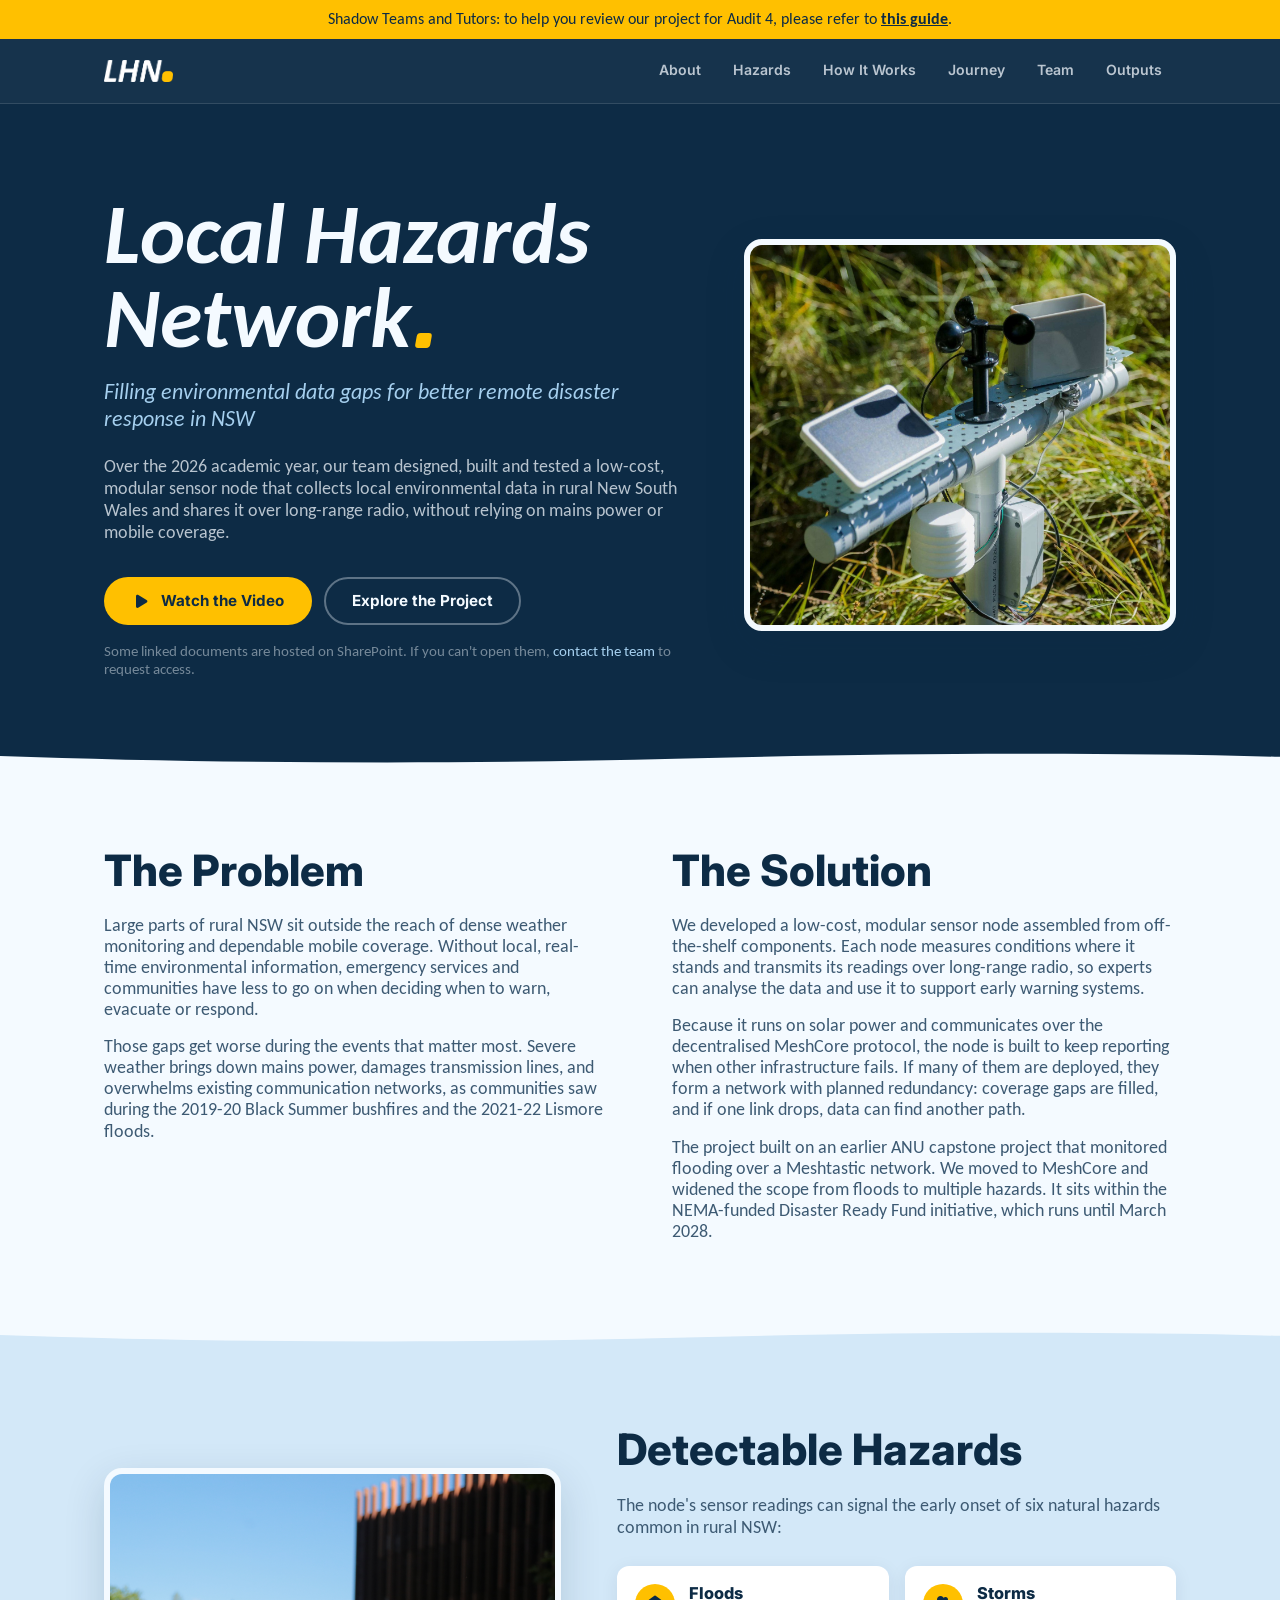
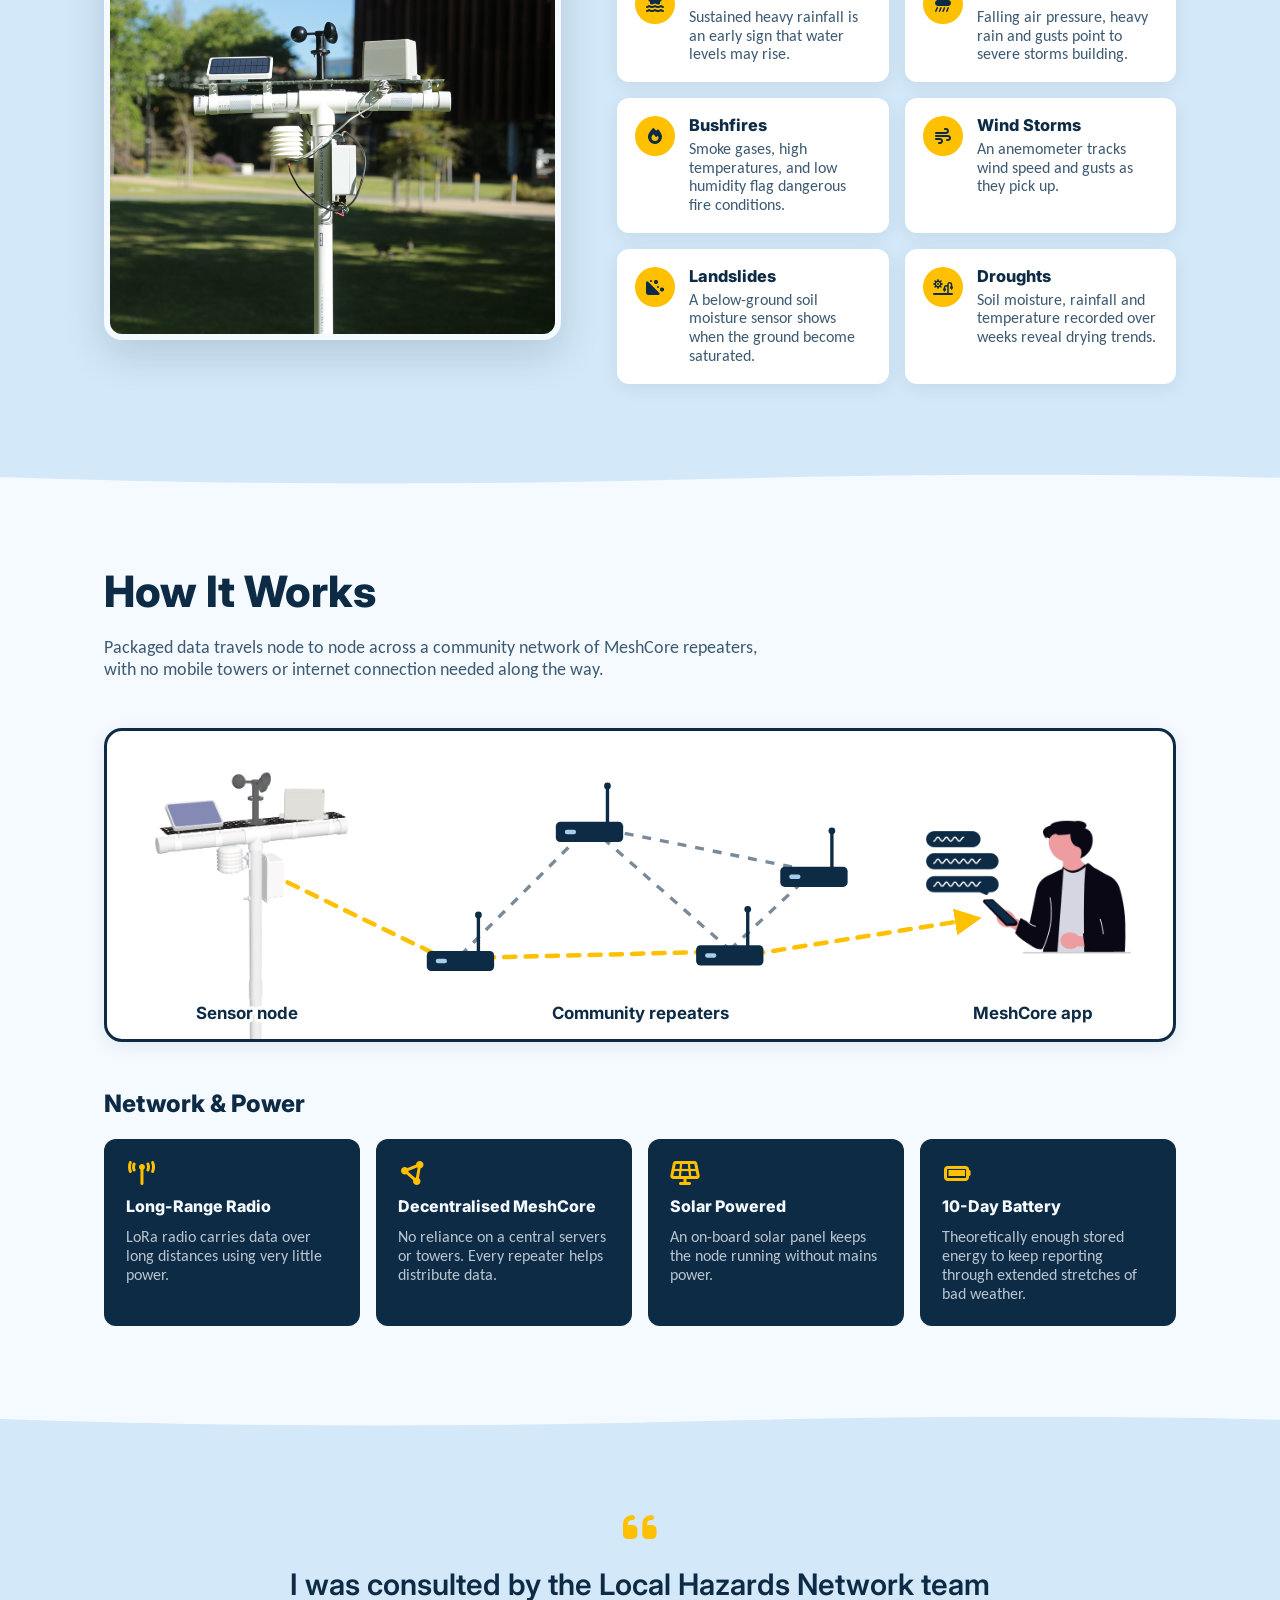
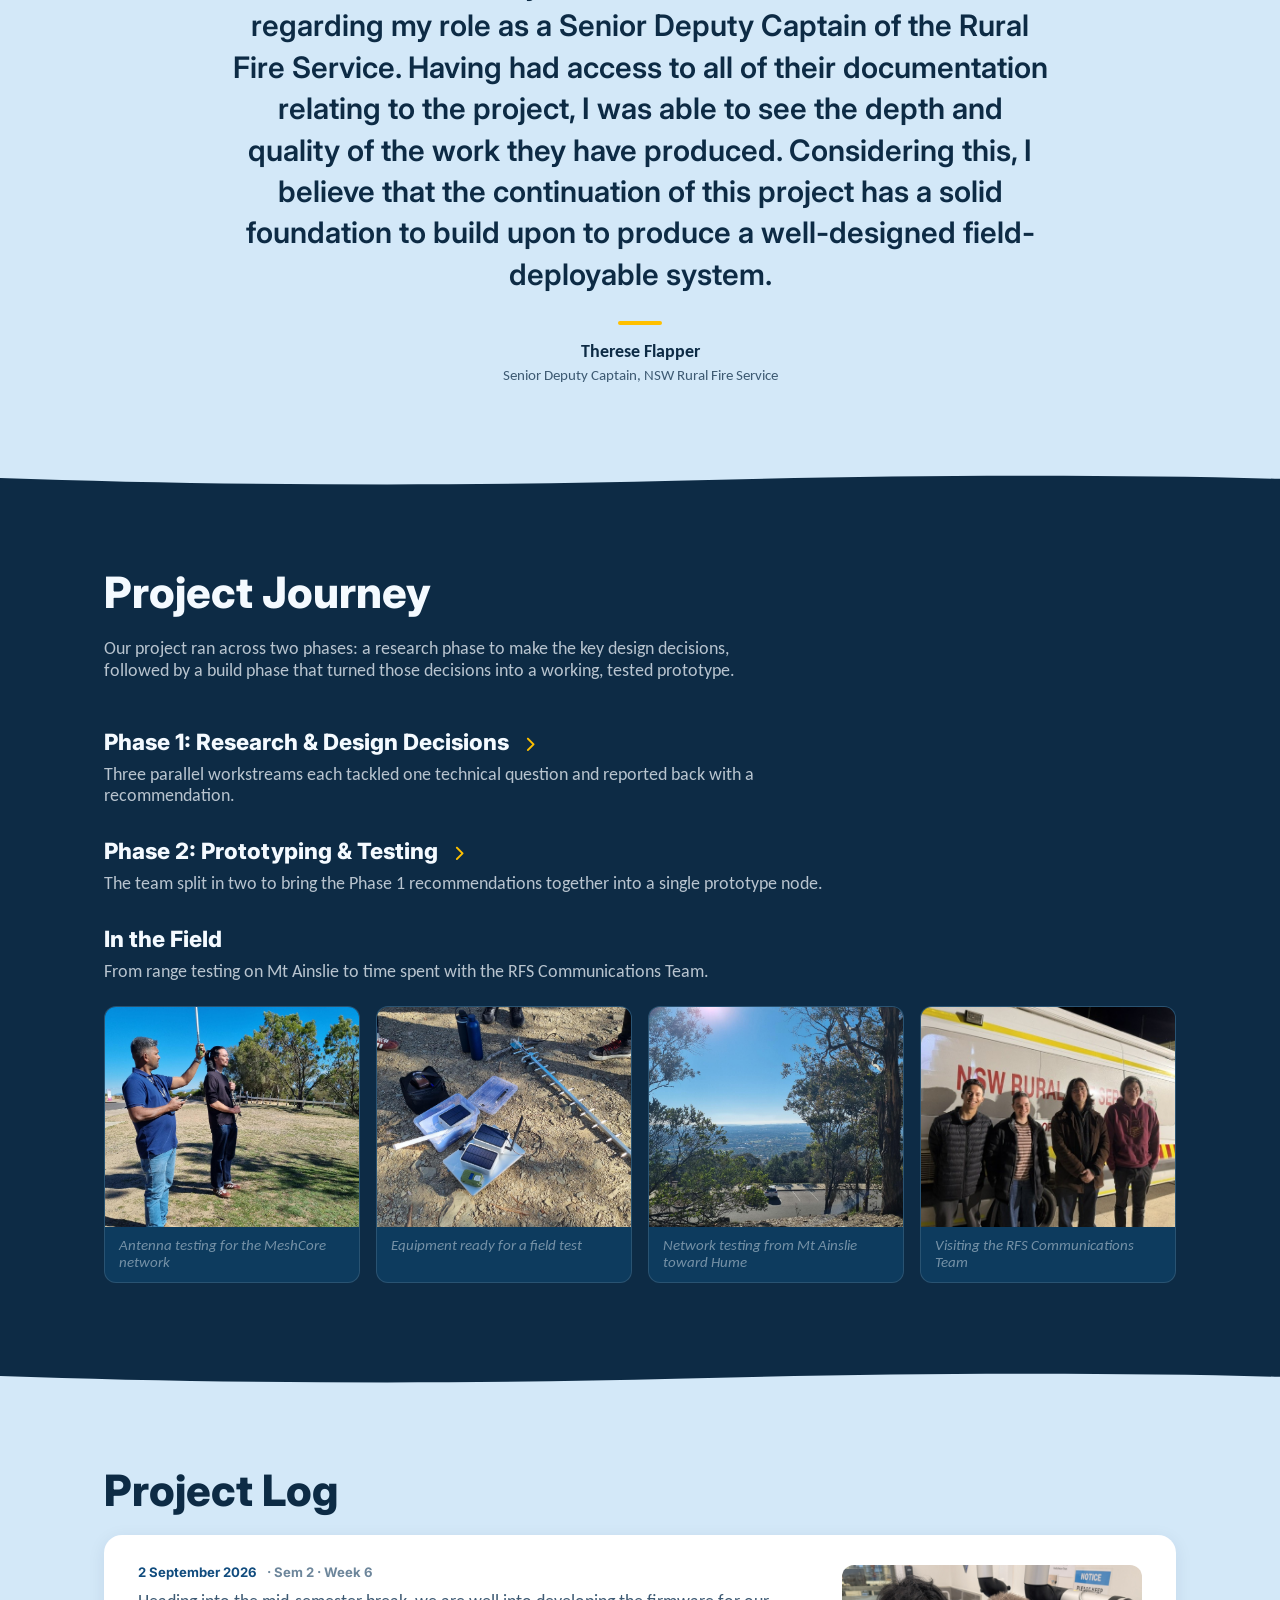
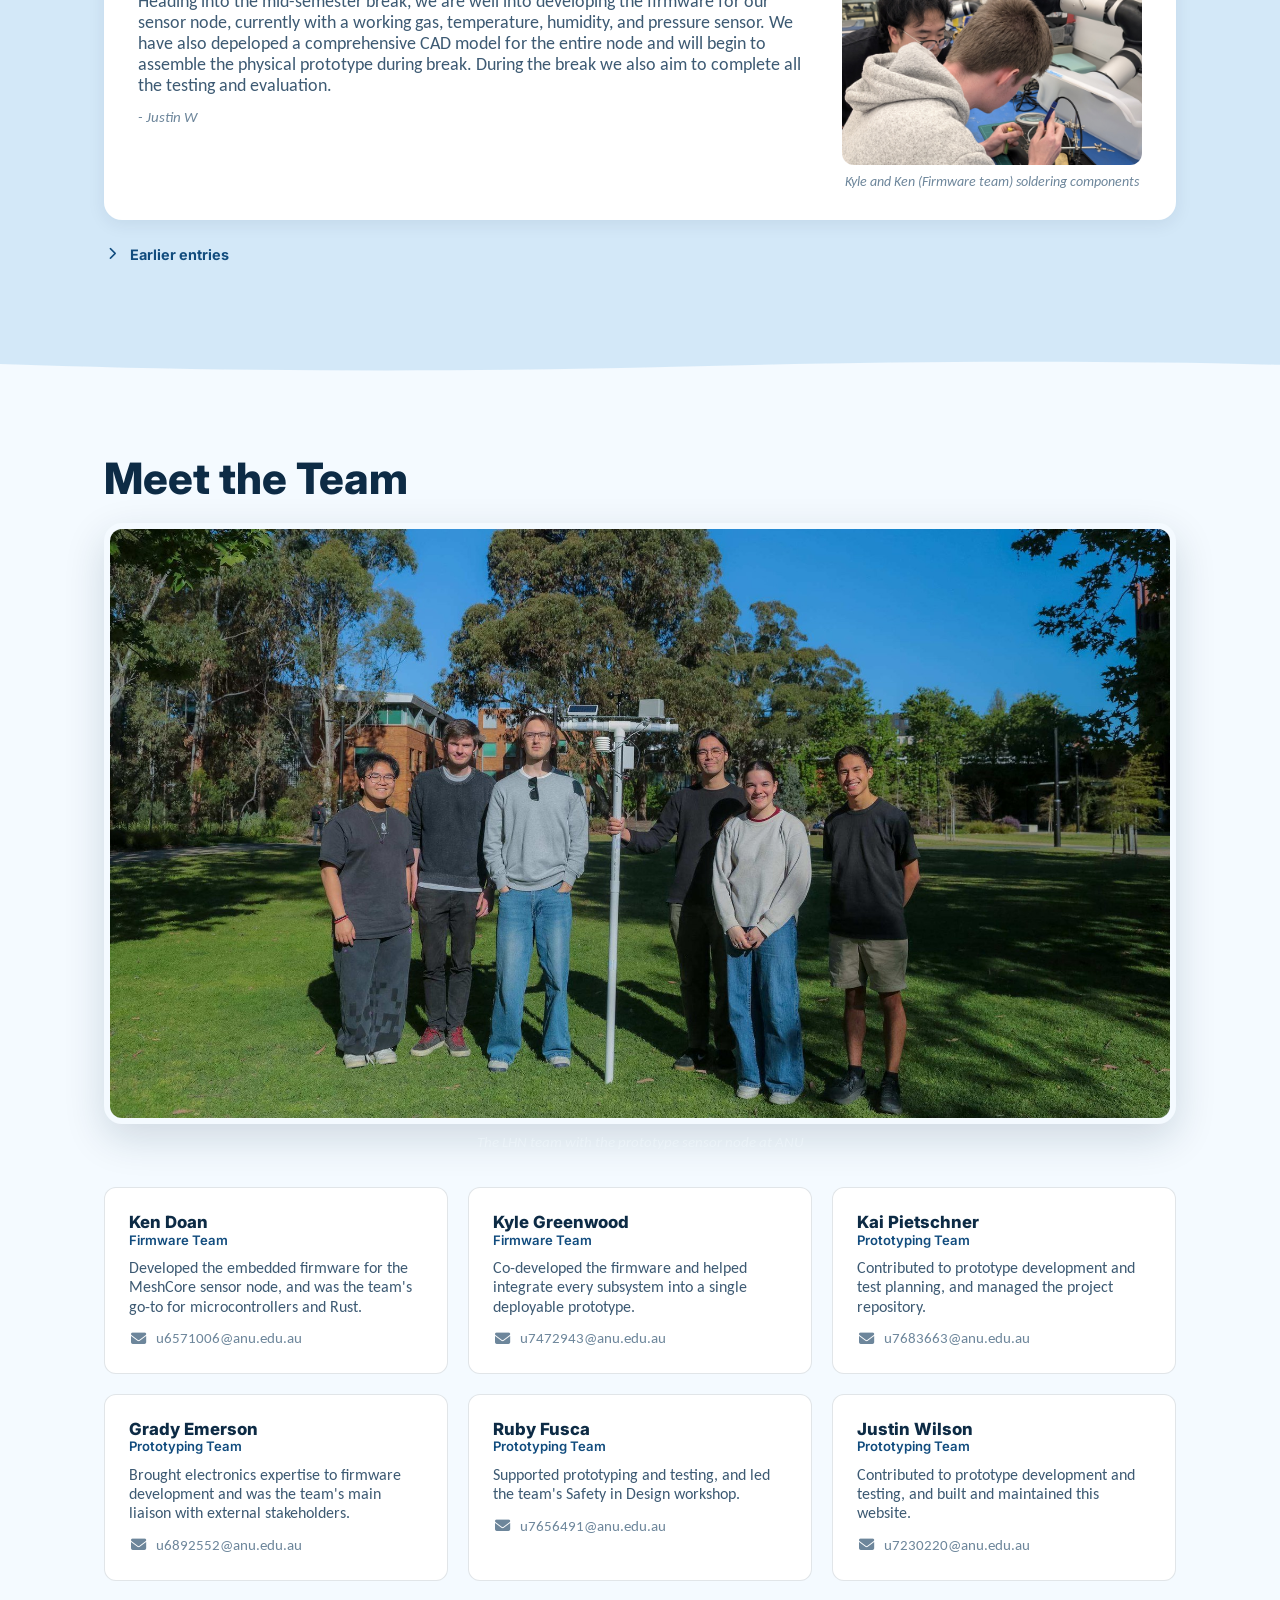
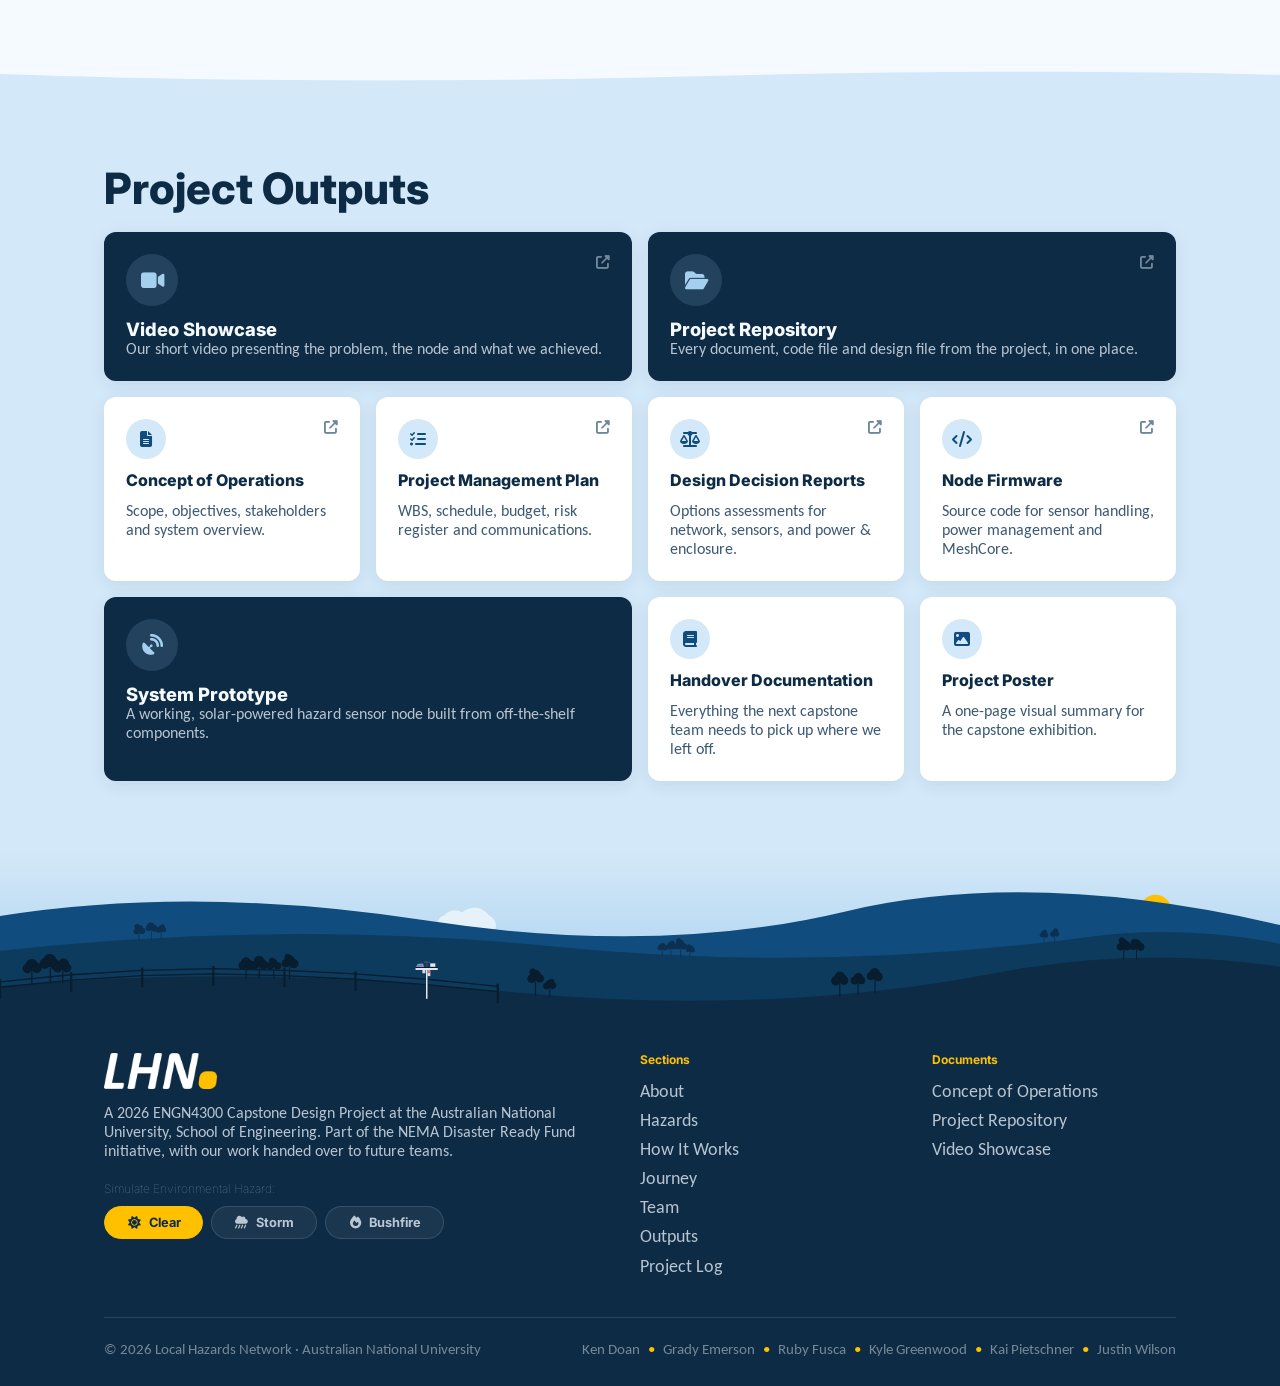
==== commit c4a018e3: "feat: optimise for mobile" ====
--- a/index.html
+++ b/index.html
@@ -201,7 +201,7 @@
             The node's sensor readings can signal the early onset of six natural hazards common in rural NSW:
           </p>
 
-          <div class="hazards-grid">
+          <div class="hazards-grid" role="region" aria-label="Detectable hazards">
             <div class="hazard-item">
               <span class="icon-badge icon-badge--sm"><i class="fa-solid fa-house-flood-water"
                   aria-hidden="true"></i></span>
@@ -319,10 +319,11 @@
           </g>
         </svg>
       </div>
+      <p class="diagram-hint" aria-hidden="true">Swipe to follow the data <i class="fa-solid fa-arrow-right"></i></p>
 
       
       <h3 class="features-title">Network &amp; Power</h3>
-      <div class="features">
+      <div class="features" role="region" aria-label="Network and power features">
         <div class="feature">
           <i class="fa-solid fa-tower-broadcast" aria-hidden="true"></i>
           <h4>Long-Range Radio</h4>
@@ -388,12 +389,12 @@
         build phase that turned those decisions into a working, tested prototype.
       </p>
 
-      <div class="phase">
-        <div class="phase-head">
-          <h3>Phase 1: Research &amp; Design Decisions</h3>
-        </div>
-        <p class="phase-desc">Three parallel workstreams each tackled one technical question and reported back with a
-          recommendation.</p>
+      <details class="phase phase--collapsible">
+        <summary>
+          <h3>Phase 1: Research &amp; Design Decisions <i class="fa-solid fa-chevron-right phase-chevron" aria-hidden="true"></i></h3>
+          <span class="phase-desc">Three parallel workstreams each tackled one technical question and reported back
+            with a recommendation.</span>
+        </summary>
 
         <div class="ws-grid">
           <div class="ws-card">
@@ -441,14 +442,14 @@
                 class="fa-solid fa-arrow-up-right-from-square" aria-hidden="true"></i></a>
           </div>
         </div>
-      </div>
-
-      <div class="phase">
-        <div class="phase-head">
-          <h3>Phase 2: Prototyping &amp; Testing</h3>
-        </div>
-        <p class="phase-desc">The team split in two to bring the Phase 1 recommendations together into a single
-          prototype node.</p>
+      </details>
+
+      <details class="phase phase--collapsible">
+        <summary>
+          <h3>Phase 2: Prototyping &amp; Testing <i class="fa-solid fa-chevron-right phase-chevron" aria-hidden="true"></i></h3>
+          <span class="phase-desc">The team split in two to bring the Phase 1 recommendations together into a single
+            prototype node.</span>
+        </summary>
 
         <div class="ws-grid ws-grid--2">
           <div class="ws-card">
@@ -480,7 +481,7 @@
                 class="fa-solid fa-arrow-up-right-from-square" aria-hidden="true"></i></a>
           </div>
         </div>
-      </div>
+      </details>
 
       <div class="phase" style="margin-bottom:0;">
         <div class="phase-head">
@@ -488,7 +489,7 @@
         </div>
         <p class="phase-desc">From range testing on Mt Ainslie to time spent with the RFS Communications Team.</p>
 
-        <div class="gallery">
+        <div class="gallery" role="region" aria-label="In the Field photos">
           <figure>
             <img src="images/field-tests/antennae-testing.jpg" alt="Antenna testing during MeshCore field evaluation"
               loading="lazy" />
@@ -627,7 +628,7 @@
     <div class="container">
       <h2 class="section-title">Project Outputs</h2>
 
-      <div class="outputs-grid">
+      <div class="outputs-grid" role="region" aria-label="Project outputs">
         <a class="output-item output-item--feature" href="showcase.html">
           <span class="icon-badge icon-badge--soft"><i class="fa-solid fa-video" aria-hidden="true"></i></span>
           <div>
@@ -803,6 +804,54 @@
       window.addEventListener('load', updateBannerHeight);
       window.addEventListener('resize', updateBannerHeight);
     })();
+
+    // On phones, team cards show name and role only; tapping one expands its bio (one at a time)
+    (function () {
+      const mobile = window.matchMedia('(max-width: 640px)');
+      const cards = document.querySelectorAll('.team-card');
+
+      const setOpen = (card, open) => {
+        card.classList.toggle('is-open', open);
+        if (mobile.matches) card.setAttribute('aria-expanded', String(open));
+      };
+
+      const toggle = card => {
+        if (!mobile.matches) return;
+        const open = !card.classList.contains('is-open');
+        cards.forEach(c => setOpen(c, false));
+        setOpen(card, open);
+      };
+
+      const applyMode = () => {
+        cards.forEach(card => {
+          if (mobile.matches) {
+            card.setAttribute('role', 'button');
+            card.setAttribute('tabindex', '0');
+            card.setAttribute('aria-expanded', String(card.classList.contains('is-open')));
+          } else {
+            card.classList.remove('is-open');
+            ['role', 'tabindex', 'aria-expanded'].forEach(attr => card.removeAttribute(attr));
+          }
+        });
+      };
+
+      cards.forEach(card => {
+        card.addEventListener('click', e => {
+          if (e.target.closest('a')) return; // let the email link work
+          toggle(card);
+        });
+        card.addEventListener('keydown', e => {
+          if (e.key === 'Enter' || e.key === ' ') {
+            if (!mobile.matches || e.target !== card) return;
+            e.preventDefault();
+            toggle(card);
+          }
+        });
+      });
+
+      mobile.addEventListener('change', applyMode);
+      applyMode();
+    })();
   </script>
 </body>
 
--- a/css/style.css
+++ b/css/style.css
@@ -543,6 +543,11 @@
   align-items: center;
 }
 
+/* Let columns shrink so the swipeable hazards row scrolls instead of widening the page */
+.hazards-layout > * {
+  min-width: 0;
+}
+
 .hazards-photo img {
   height: 460px;
   object-position: center 30%;
@@ -605,6 +610,11 @@
   display: block;
 }
 
+/* "Swipe" hint under the diagram, phones only */
+.diagram-hint {
+  display: none;
+}
+
 .data-path {
   animation: dataFlow 1.1s linear infinite;
 }
@@ -769,6 +779,53 @@
   color: var(--on-dark-muted);
   max-width: 720px;
   margin-bottom: 24px;
+}
+
+/* Collapsible phases (closed by default) */
+.phase--collapsible summary {
+  list-style: none;
+  cursor: pointer;
+}
+
+.phase--collapsible summary::-webkit-details-marker {
+  display: none;
+}
+
+.phase--collapsible h3 {
+  margin-bottom: 8px;
+}
+
+.phase--collapsible .phase-desc {
+  display: block;
+}
+
+.phase--collapsible:not([open]) {
+  margin-bottom: 32px;
+}
+
+.phase--collapsible:not([open]) .phase-desc {
+  margin-bottom: 0;
+}
+
+.phase-chevron {
+  margin-left: 6px;
+  color: var(--yellow);
+  font-size: 0.95rem;
+  transition: transform 0.25s ease;
+}
+
+.phase--collapsible[open] .phase-chevron {
+  transform: rotate(90deg);
+}
+
+.phase--collapsible summary:hover h3 {
+  color: var(--yellow);
+}
+
+.phase--collapsible summary:focus-visible {
+  outline: 2px solid var(--yellow);
+  outline-offset: 6px;
+  border-radius: 4px;
 }
 
 .ws-grid {
@@ -1529,18 +1586,48 @@
 
   .facts,
   .steps,
-  .features,
-  .gallery,
-  .outputs-grid,
-  .hazards-grid,
   .ws-grid,
   .ws-grid--2,
   .team-grid {
     grid-template-columns: 1fr;
   }
 
-  .output-item--feature {
-    grid-column: auto;
+  /* Card groups become swipeable rows; the next item peeks in as a cue */
+  .gallery,
+  .outputs-grid,
+  .hazards-grid,
+  .features {
+    display: flex;
+    gap: 12px;
+    overflow-x: auto;
+    scroll-snap-type: x mandatory;
+    scroll-padding: 0 16px;
+    margin: 0 -16px;
+    padding: 0 16px 4px;
+    scrollbar-width: none;
+    -webkit-overflow-scrolling: touch;
+  }
+
+  .gallery::-webkit-scrollbar,
+  .outputs-grid::-webkit-scrollbar,
+  .hazards-grid::-webkit-scrollbar,
+  .features::-webkit-scrollbar {
+    display: none;
+  }
+
+  .gallery figure,
+  .output-item,
+  .hazard-item,
+  .feature {
+    flex: 0 0 85%;
+    scroll-snap-align: start;
+  }
+
+  /* Room for the card shadows inside the scroll area */
+  .outputs-grid,
+  .hazards-grid {
+    padding-top: 4px;
+    padding-bottom: 16px;
   }
 
   .hero-actions .btn {
@@ -1552,8 +1639,43 @@
     padding: 22px;
   }
 
+  /* Draw the diagram at a readable size and let it pan sideways */
   .network-diagram {
     padding: 16px 12px 4px;
+    margin-bottom: 0;
+    overflow-x: auto;
+    scrollbar-width: none;
+    -webkit-overflow-scrolling: touch;
+  }
+
+  .network-diagram::-webkit-scrollbar {
+    display: none;
+  }
+
+  .network-diagram svg {
+    width: 660px;
+    max-width: none;
+  }
+
+  .diagram-hint {
+    display: flex;
+    align-items: center;
+    justify-content: center;
+    gap: 8px;
+    margin: 12px 0 40px;
+    font-size: 0.9rem;
+    font-weight: 600;
+    color: var(--text-faint);
+  }
+
+  .diagram-hint i {
+    color: var(--yellow);
+    animation: hintNudge 1.6s ease-in-out infinite;
+  }
+
+  @keyframes hintNudge {
+    0%, 100% { transform: translateX(0); }
+    50% { transform: translateX(5px); }
   }
 }
 
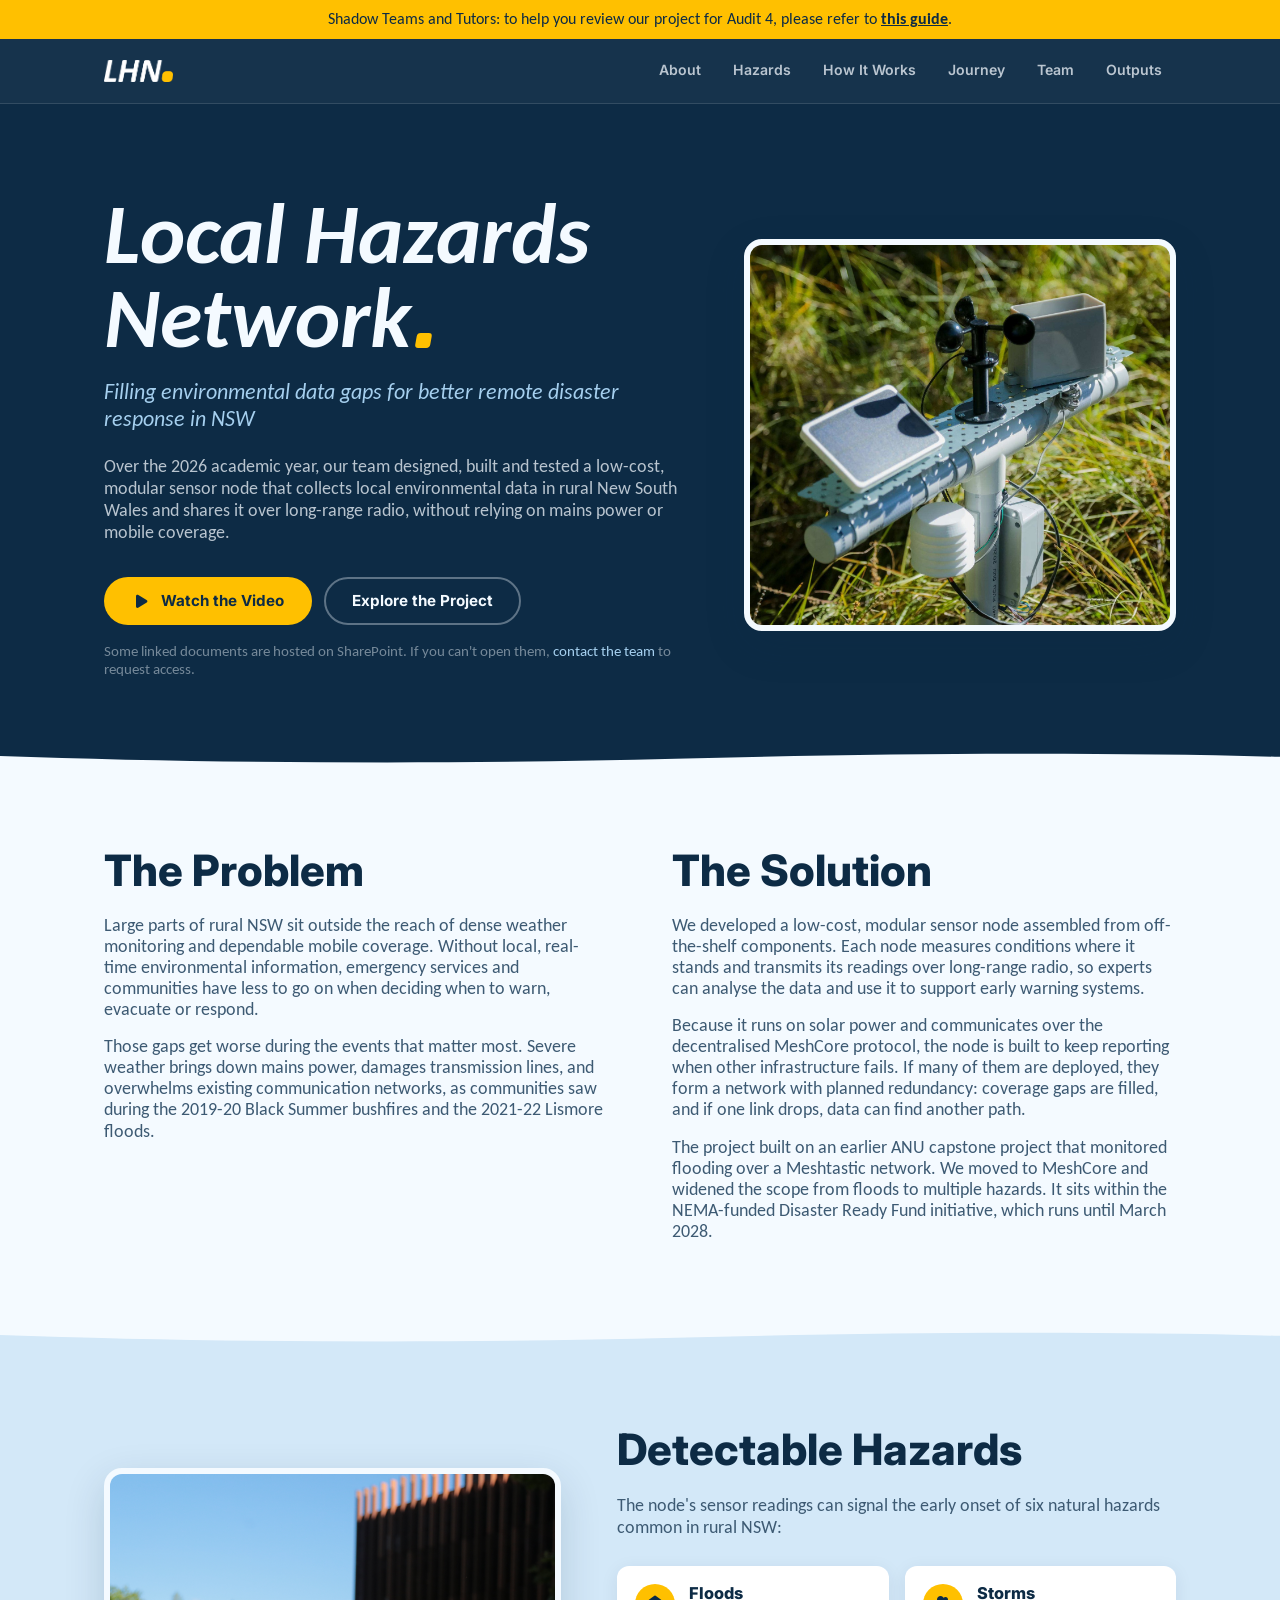
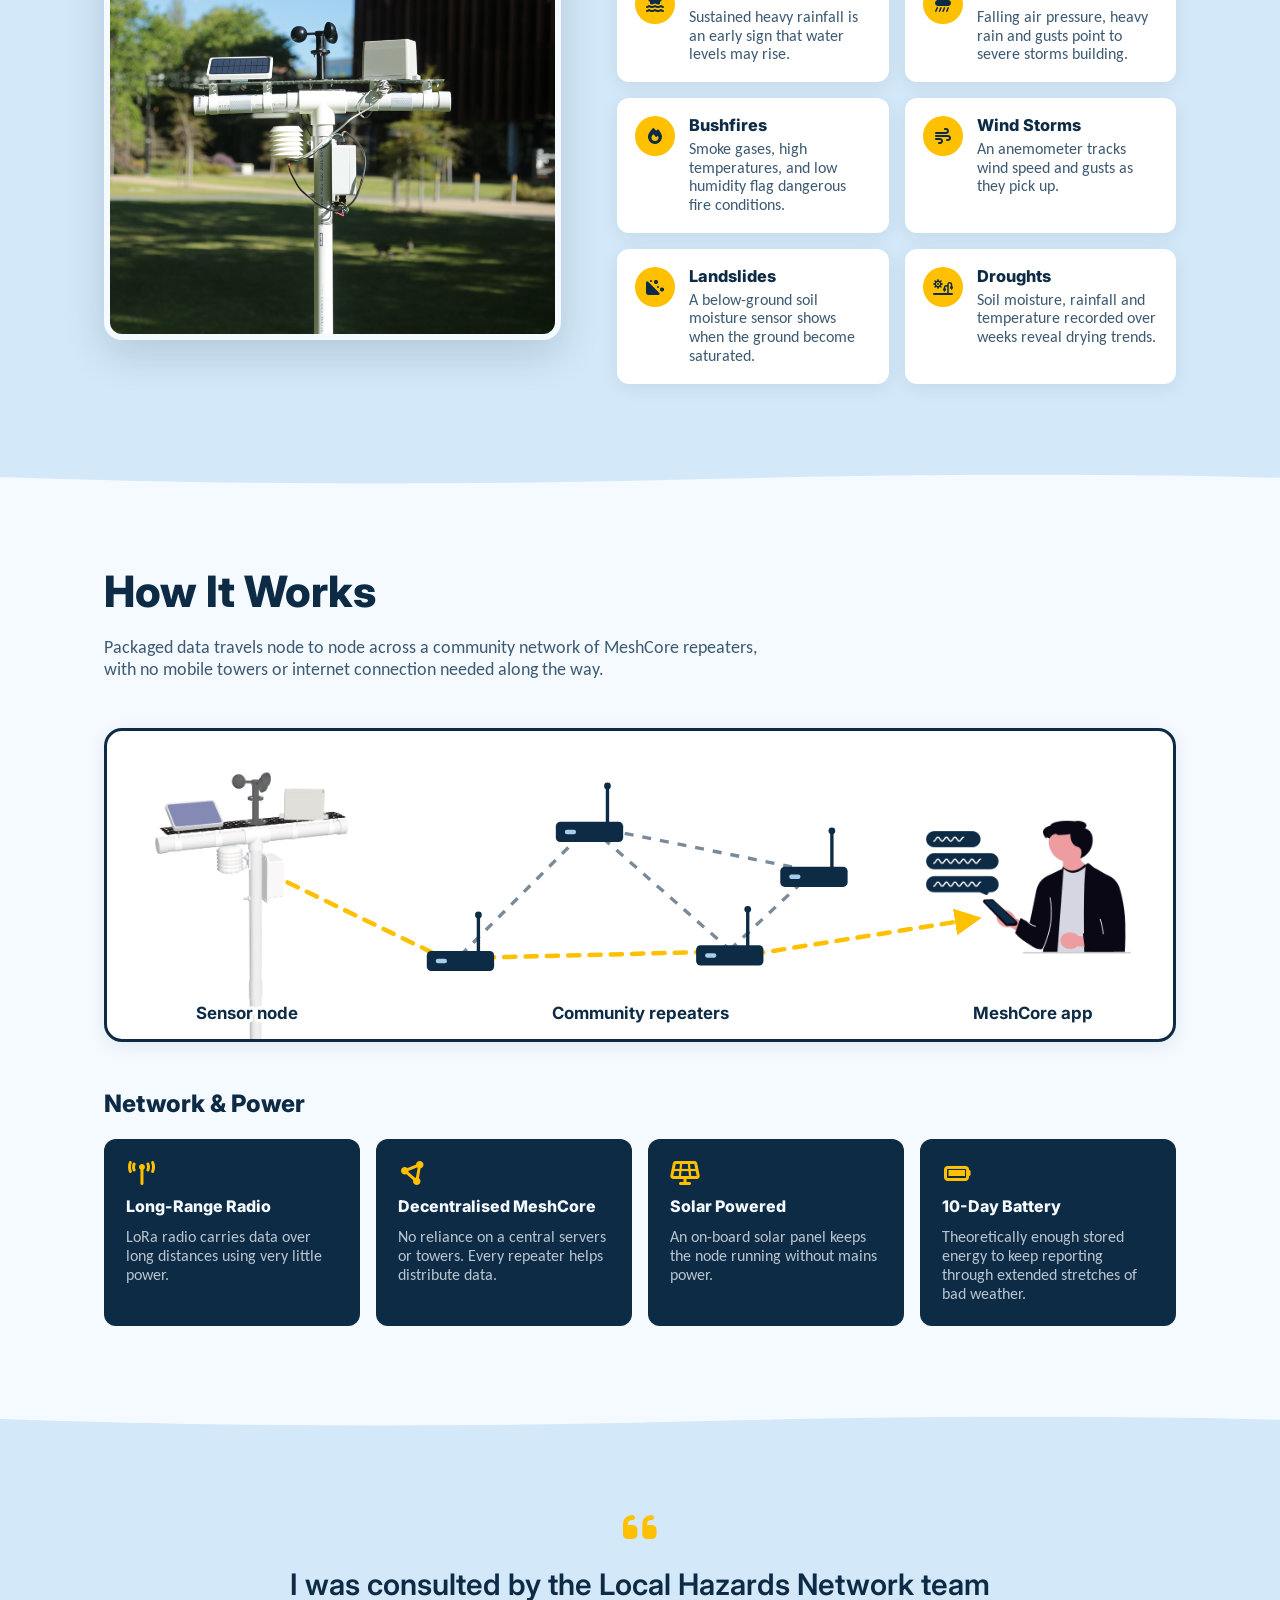
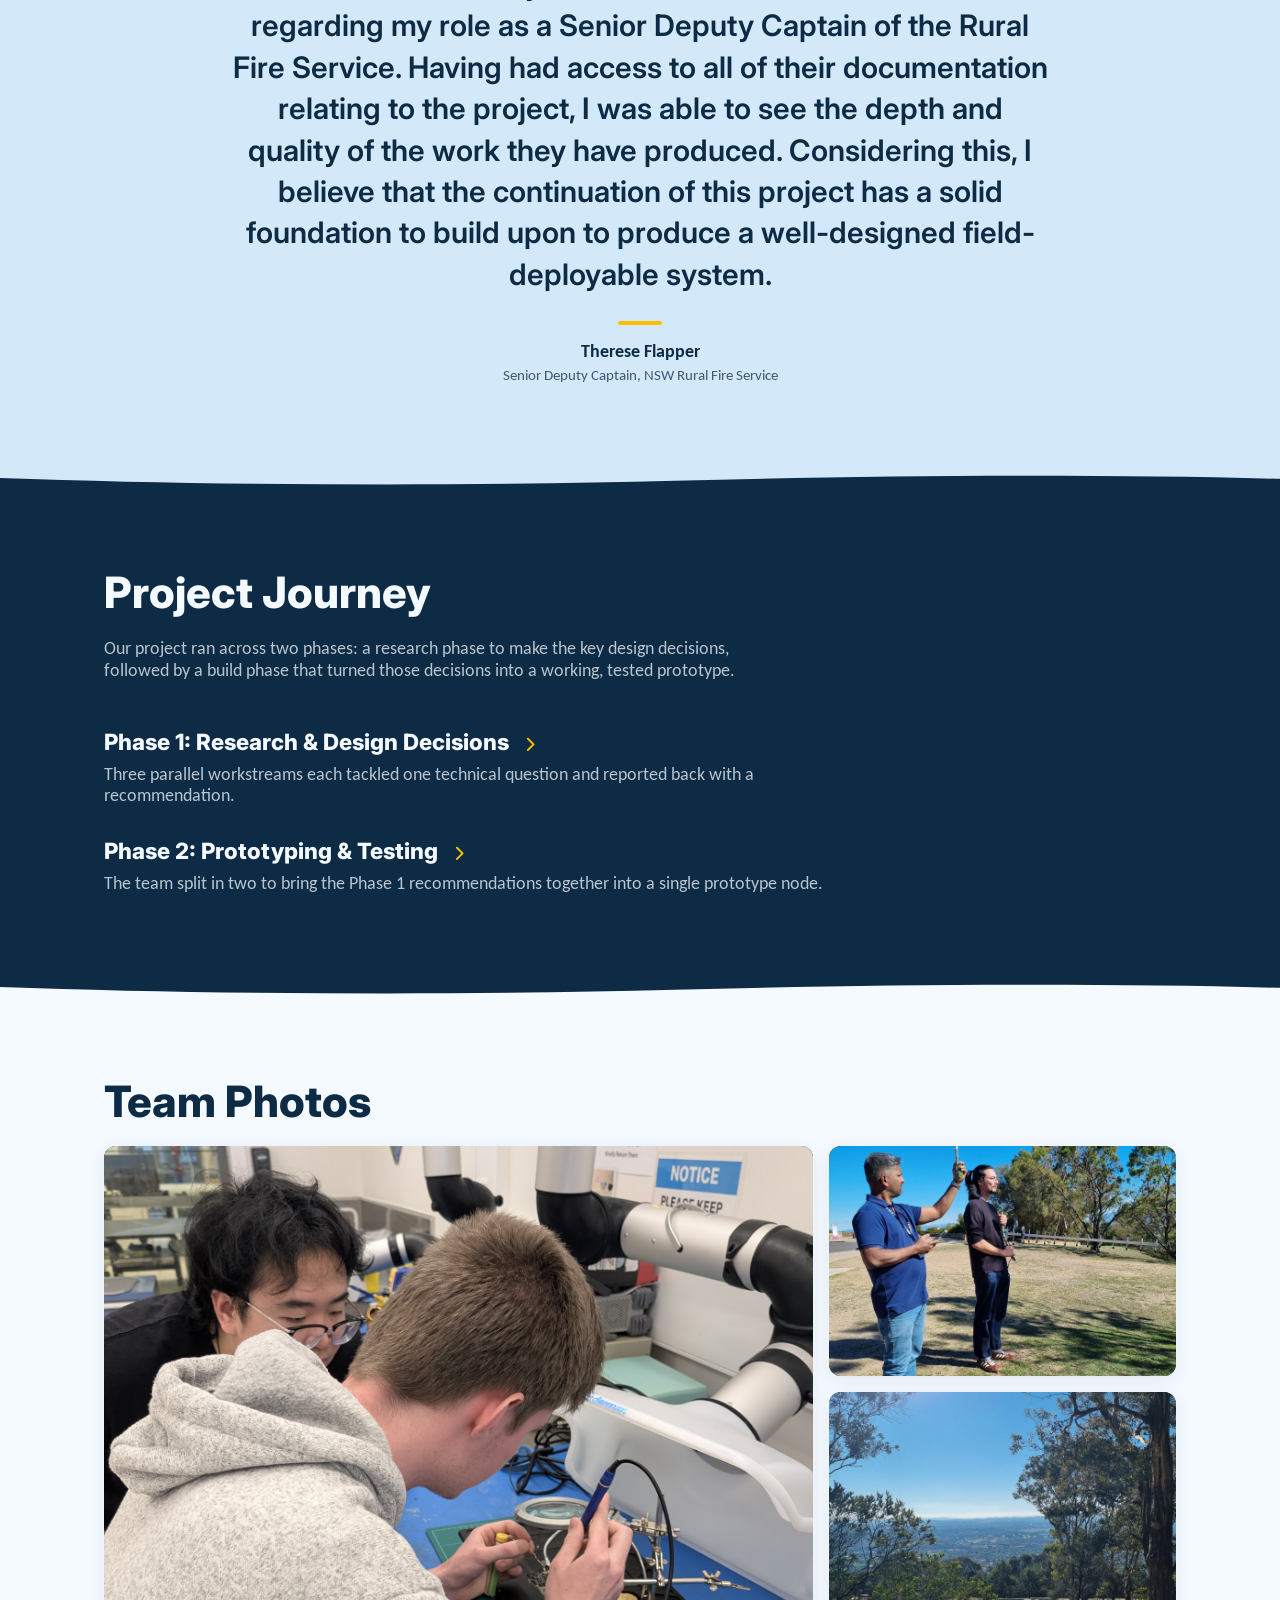
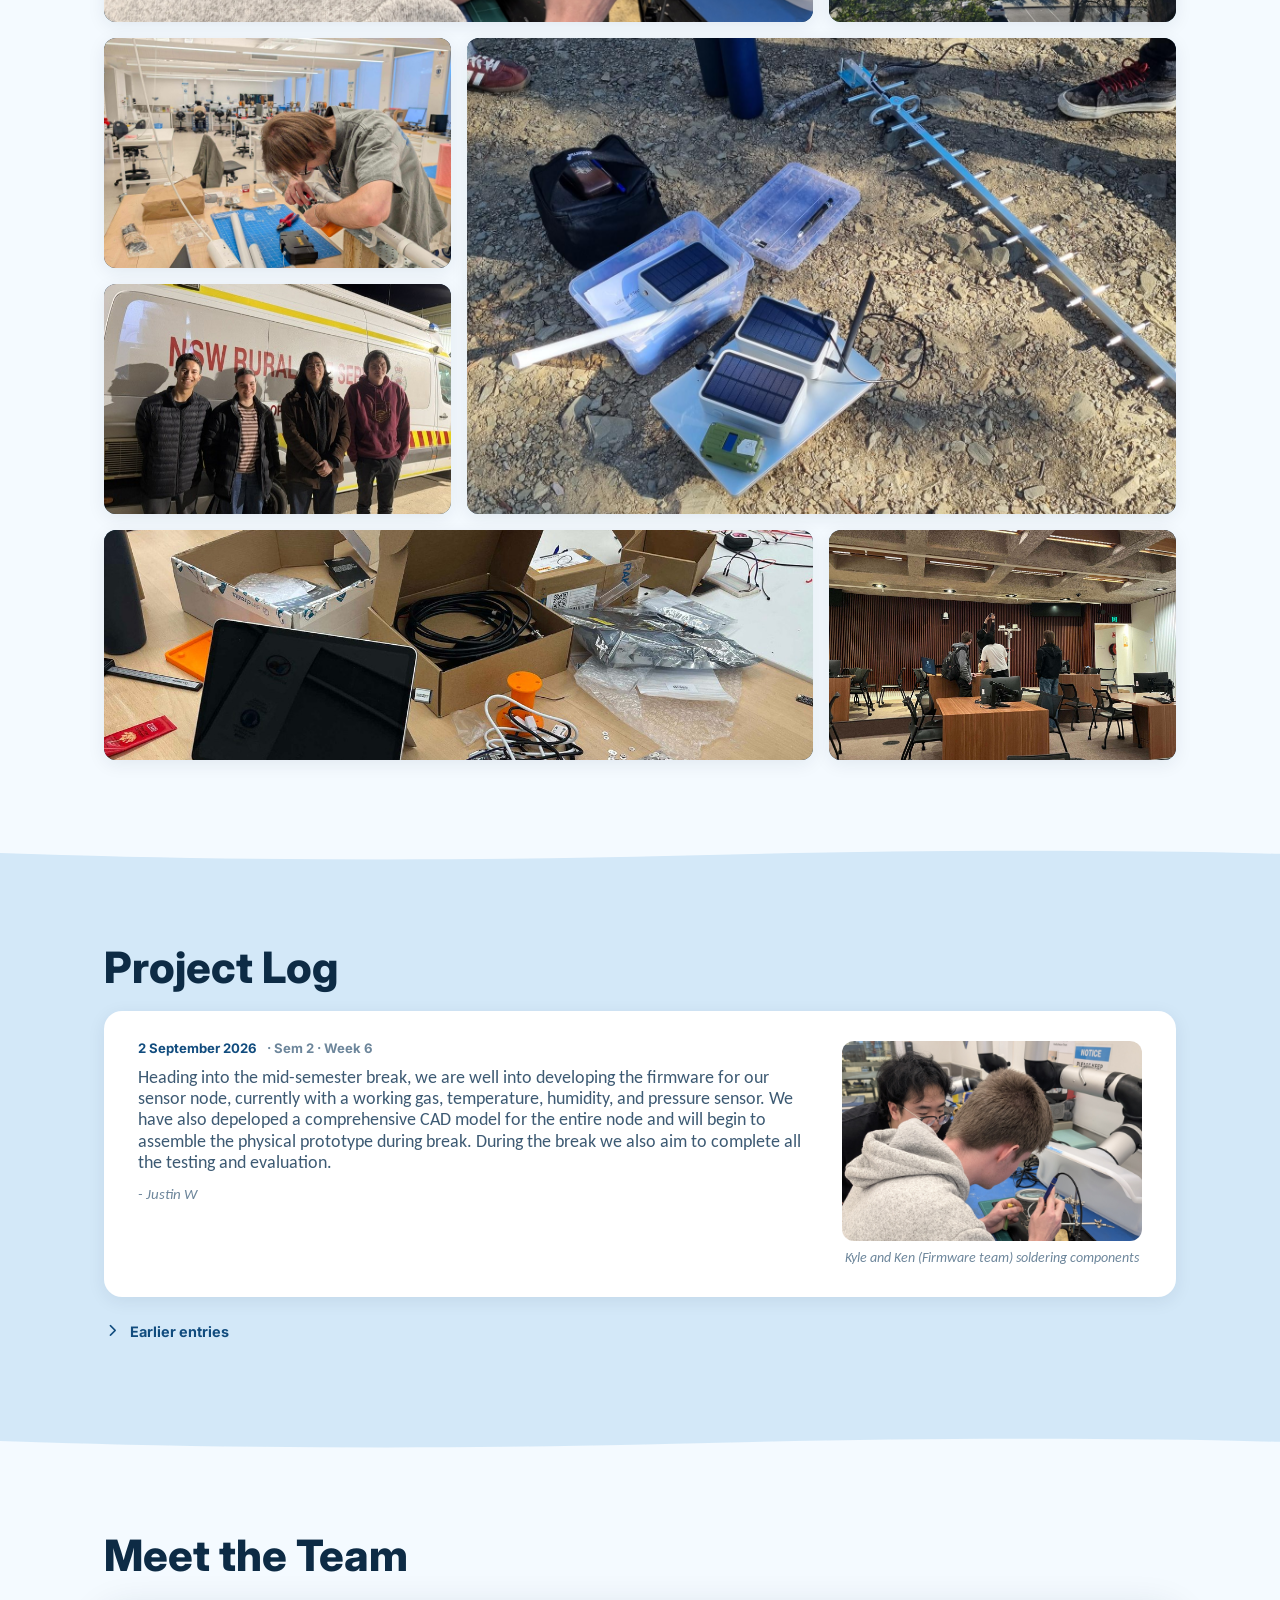
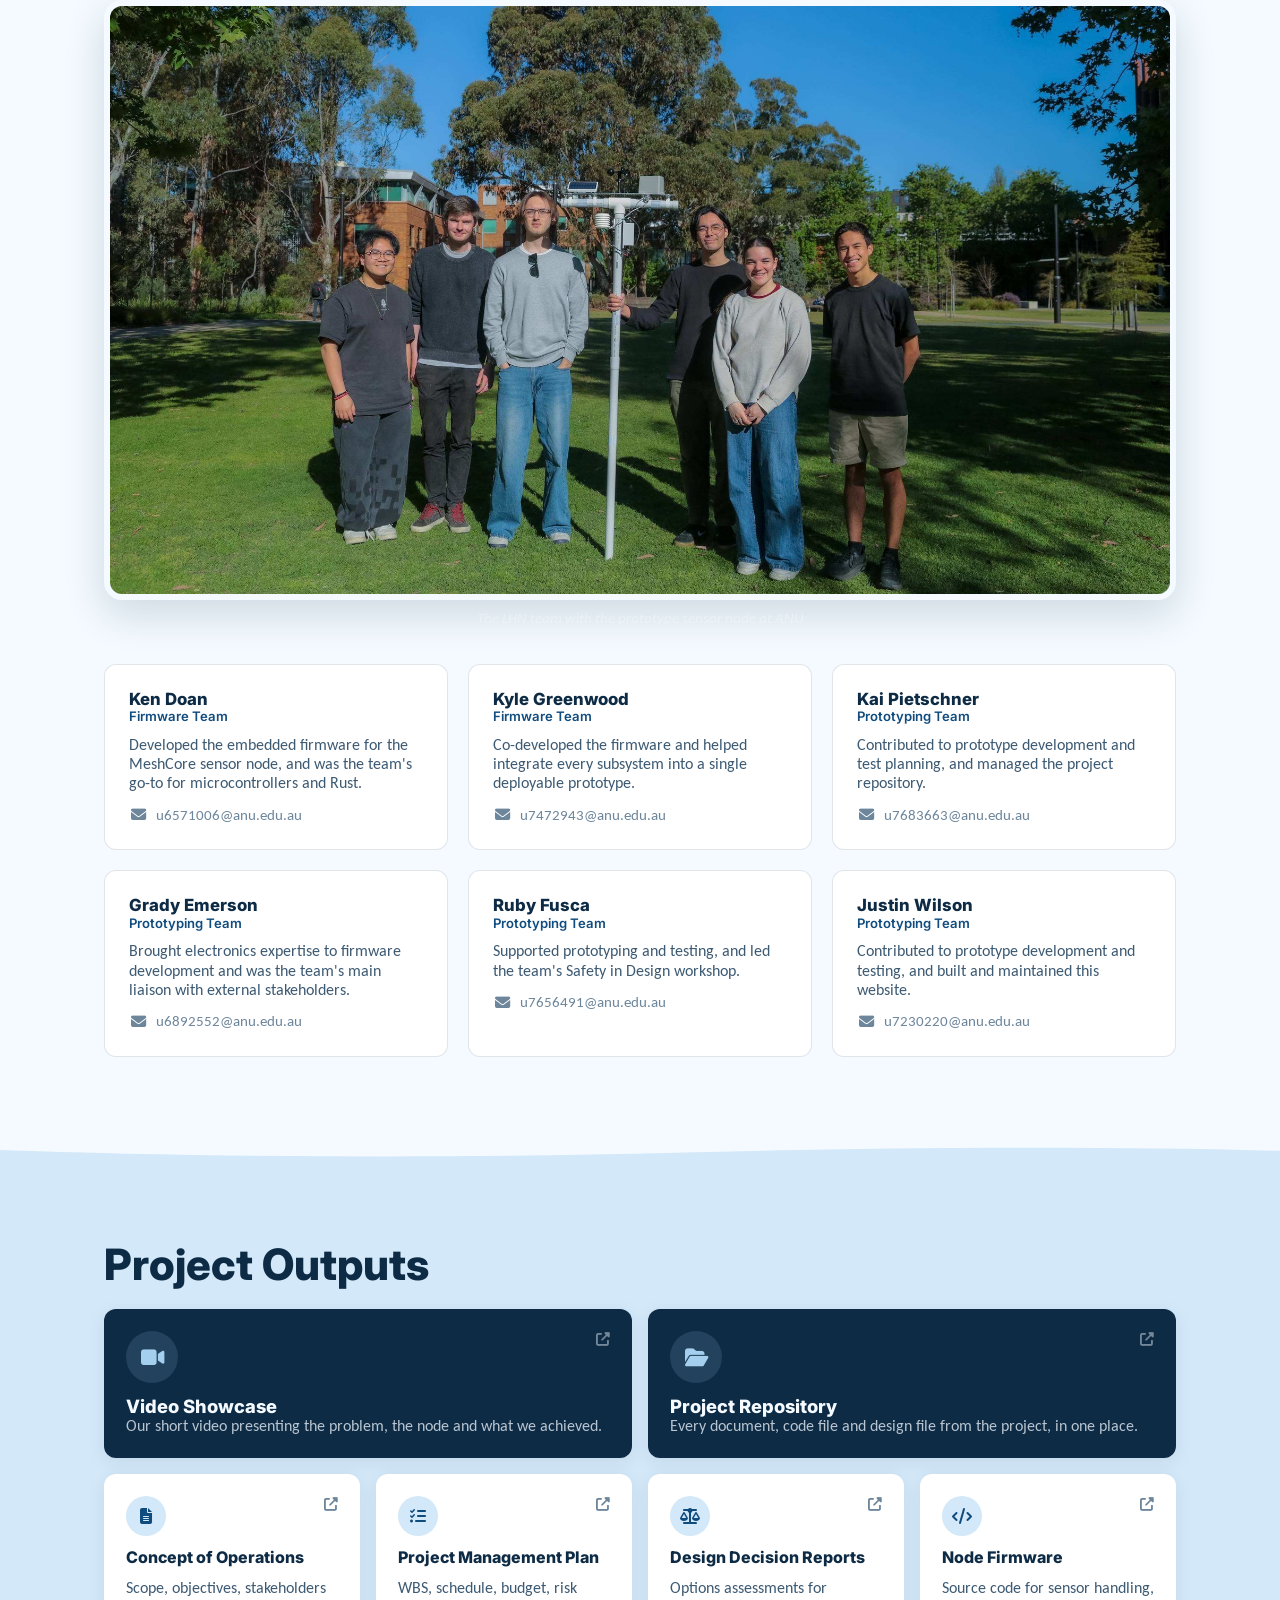
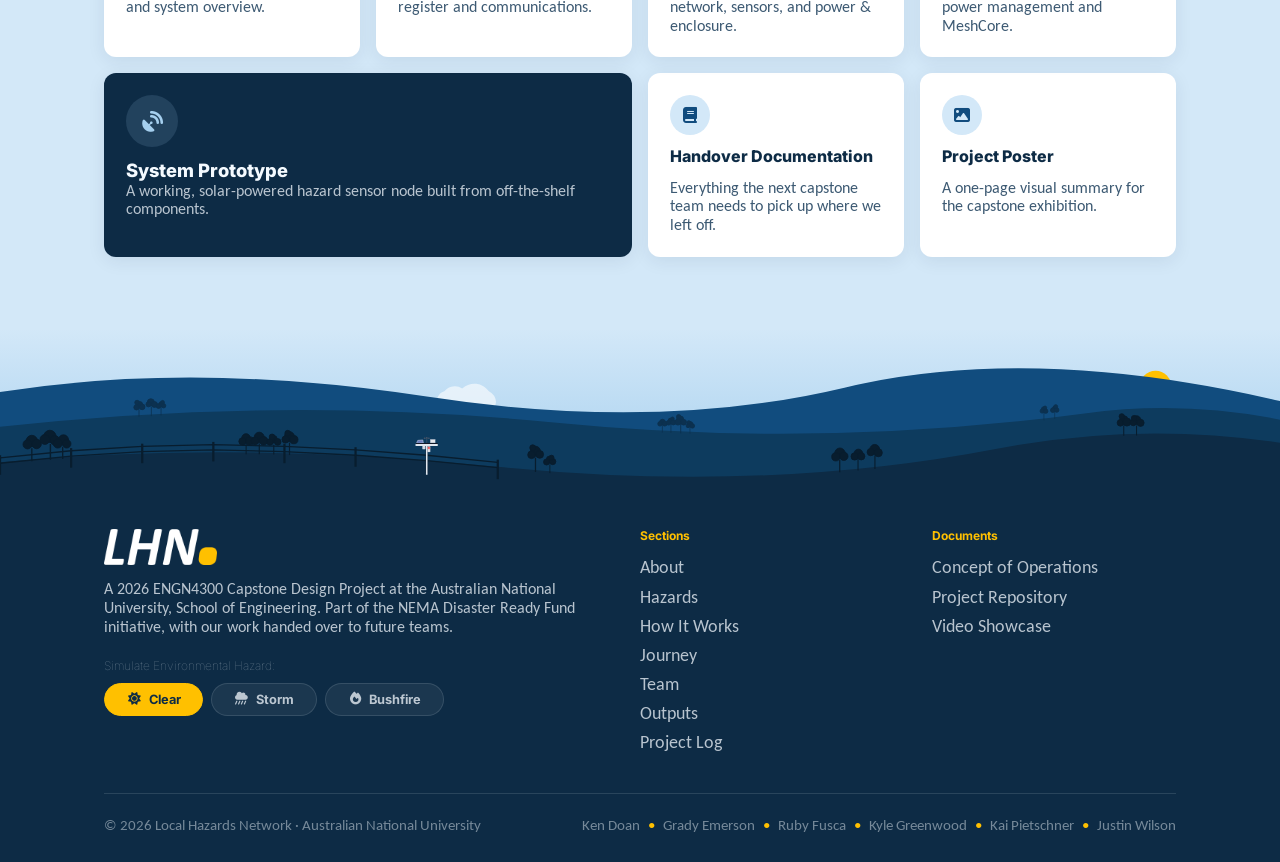
==== commit 20eeb2cd: "feat: added team photos section, added more photos" ====
--- a/index.html
+++ b/index.html
@@ -482,40 +482,62 @@
           </div>
         </div>
       </details>
-
-      <div class="phase" style="margin-bottom:0;">
-        <div class="phase-head">
-          <h3>In the Field</h3>
-        </div>
-        <p class="phase-desc">From range testing on Mt Ainslie to time spent with the RFS Communications Team.</p>
-
-        <div class="gallery" role="region" aria-label="In the Field photos">
-          <figure>
-            <img src="images/field-tests/antennae-testing.jpg" alt="Antenna testing during MeshCore field evaluation"
-              loading="lazy" />
-            <figcaption>Antenna testing for the MeshCore network</figcaption>
-          </figure>
-          <figure>
-            <img src="images/field-tests/equipment.jpg" alt="Hardware and equipment prepared for field deployment"
-              loading="lazy" />
-            <figcaption>Equipment ready for a field test</figcaption>
-          </figure>
-          <figure>
-            <img src="images/field-tests/mt-ainslie-view.jpg" alt="View from Mt Ainslie toward the Hume field test site"
-              loading="lazy" />
-            <figcaption>Network testing from Mt Ainslie toward Hume</figcaption>
-          </figure>
-          <figure>
-            <img src="images/field-tests/rfs-comms-vehicle.jpg"
-              alt="Team members in front of a NSW Rural Fire Service command vehicle" loading="lazy" />
-            <figcaption>Visiting the RFS Communications Team</figcaption>
-          </figure>
-        </div>
+    </div>
+  </section>
+
+  <div class="wave wave--navy-white" aria-hidden="true">
+    <svg viewBox="0 0 1440 84" preserveAspectRatio="none">
+      <path d="M0,46 C240,62 520,64 760,52 C1000,40 1240,38 1440,48 L1440,84 L0,84 Z" />
+    </svg>
+  </div>
+
+  <!-- ============================================================
+       TEAM GALLERY
+       ============================================================ -->
+  <section class="section" id="gallery">
+    <div class="container">
+      <h2 class="section-title">Team Photos</h2>
+      <!-- <p class="section-desc">From the workshop bench to range testing on Mt Ainslie and time spent with the RFS
+        Communications Team.</p> -->
+
+      <div class="gallery">
+        <figure class="gallery-feature">
+          <img src="images/prototyping/firmware-soldering.jpg" alt="Two team members soldering components for the sensor node" loading="lazy" />
+          <!-- <figcaption>Kyle and Ken soldering the prototype's sensor hardware</figcaption> -->
+        </figure>
+        <figure>
+          <img src="images/field-tests/antennae-testing.jpg" alt="Antenna testing during MeshCore field evaluation" loading="lazy" />
+          <!-- <figcaption>Antenna testing for the MeshCore network</figcaption> -->
+        </figure>
+        <figure>
+          <img src="images/field-tests/mt-ainslie-view.jpg" alt="View from Mt Ainslie toward the Hume field test site" loading="lazy" />
+          <!-- <figcaption>Network testing from Mt Ainslie toward Hume</figcaption> -->
+        </figure>
+        <figure>
+          <img src="images/prototyping/prototyping-assembling.jpg" alt="A team member assembling the PVC mounting frame for the sensor node in the workshop" loading="lazy" />
+          <!-- <figcaption>Assembling the node's mounting frame in the workshop</figcaption> -->
+        </figure>
+        <figure class="gallery-feature">
+          <img src="images/field-tests/equipment.jpg" alt="Hardware and equipment prepared for field deployment" loading="lazy" />
+          <!-- <figcaption>Equipment ready for a field test</figcaption> -->
+        </figure>
+        <figure>
+          <img src="images/field-tests/rfs-comms-vehicle.jpg" alt="Team members in front of a NSW Rural Fire Service command vehicle" loading="lazy" />
+          <!-- <figcaption>Visiting the RFS Communications Team</figcaption> -->
+        </figure>
+        <figure>
+          <img src="images/prototyping/prototyping.jpg" alt="A workbench covered in unpacked sensor node parts, cables, a battery and a laptop" loading="lazy" />
+          <!-- <figcaption>Visiting the RFS Communications Team</figcaption> -->
+        </figure>
+        <figure>
+          <img src="images/group-photos/team-taking-photos.jpg" alt="Four team members photographing the assembled sensor node in a lecture theatre" loading="lazy" />
+          <!-- <figcaption>Visiting the RFS Communications Team</figcaption> -->
+        </figure>
       </div>
     </div>
   </section>
 
-  <div class="wave wave--navy-pale" aria-hidden="true">
+  <div class="wave wave--white-pale" aria-hidden="true">
     <svg viewBox="0 0 1440 84" preserveAspectRatio="none">
       <path d="M0,46 C240,62 520,64 760,52 C1000,40 1240,38 1440,48 L1440,84 L0,84 Z" />
     </svg>
--- a/css/style.css
+++ b/css/style.css
@@ -781,6 +781,11 @@
   margin-bottom: 24px;
 }
 
+/* No extra gap under the last phase in the section */
+#journey .phase:last-child {
+  margin-bottom: 0;
+}
+
 /* Collapsible phases (closed by default) */
 .phase--collapsible summary {
   list-style: none;
@@ -911,30 +916,53 @@
   color: var(--yellow);
 }
 
+/* =============================================
+   TEAM GALLERY (mosaic: one large feature photo, five smaller)
+   ============================================= */
 .gallery {
   display: grid;
-  grid-template-columns: repeat(4, 1fr);
+  grid-template-columns: repeat(3, 1fr);
+  grid-auto-rows: 230px;
   gap: 16px;
 }
 
 .gallery figure {
+  position: relative;
   border-radius: var(--radius-sm);
   overflow: hidden;
-  background: var(--navy-2);
-  border: 1px solid var(--border-dark);
+  background: var(--navy);
+  box-shadow: var(--shadow);
+}
+
+.gallery .gallery-feature {
+  grid-column: span 2;
+  grid-row: span 2;
+}
+
+/* Last photo stretches across the rest of the final row */
+.gallery figure:nth-last-child(2) {
+  grid-column: span 2;
 }
 
 .gallery img {
   width: 100%;
-  height: 220px;
+  height: 100%;
   object-fit: cover;
 }
 
+/* Caption sits on a soft gradient over the bottom of each photo */
 .gallery figcaption {
-  padding: 10px 14px;
+  position: absolute;
+  inset: auto 0 0;
+  padding: 36px 16px 14px;
   font-size: 0.92rem;
-  font-style: italic;
-  color: var(--on-dark-faint);
+  font-weight: 600;
+  color: var(--white);
+  background: linear-gradient(to top, rgba(8, 29, 46, 0.85), rgba(8, 29, 46, 0));
+}
+
+.gallery .gallery-feature figcaption {
+  font-size: 1.05rem;
 }
 
 /* =============================================
@@ -1510,9 +1538,22 @@
   .facts,
   .steps,
   .features,
-  .gallery,
   .outputs-grid {
     grid-template-columns: repeat(2, 1fr);
+  }
+
+  .gallery {
+    grid-template-columns: repeat(2, 1fr);
+    grid-auto-rows: 200px;
+    grid-auto-flow: dense;
+  }
+
+  .gallery figure:nth-last-child(2) {
+    grid-column: auto;
+  }
+
+  .gallery .gallery-feature {
+    grid-row: span 2;
   }
 
   .ws-grid,
@@ -1593,7 +1634,6 @@
   }
 
   /* Card groups become swipeable rows; the next item peeks in as a cue */
-  .gallery,
   .outputs-grid,
   .hazards-grid,
   .features {
@@ -1608,19 +1648,46 @@
     -webkit-overflow-scrolling: touch;
   }
 
-  .gallery::-webkit-scrollbar,
   .outputs-grid::-webkit-scrollbar,
   .hazards-grid::-webkit-scrollbar,
   .features::-webkit-scrollbar {
     display: none;
   }
 
-  .gallery figure,
   .output-item,
   .hazard-item,
   .feature {
     flex: 0 0 85%;
     scroll-snap-align: start;
+  }
+
+  /* Team gallery: edge-to-edge mosaic; large photos span the full width, small ones pair up */
+  .gallery {
+    grid-template-columns: repeat(2, 1fr);
+    grid-auto-rows: 150px;
+    grid-auto-flow: dense;
+    gap: 4px;
+    margin: 0 -16px;
+  }
+
+  .gallery figure {
+    border-radius: 0;
+    box-shadow: none;
+  }
+
+  .gallery .gallery-feature {
+    grid-column: span 2;
+    grid-row: span 2;
+  }
+
+  .gallery figcaption {
+    padding: 28px 10px 8px;
+    font-size: 0.78rem;
+  }
+
+  .gallery .gallery-feature figcaption {
+    padding: 36px 16px 12px;
+    font-size: 0.92rem;
   }
 
   /* Room for the card shadows inside the scroll area */
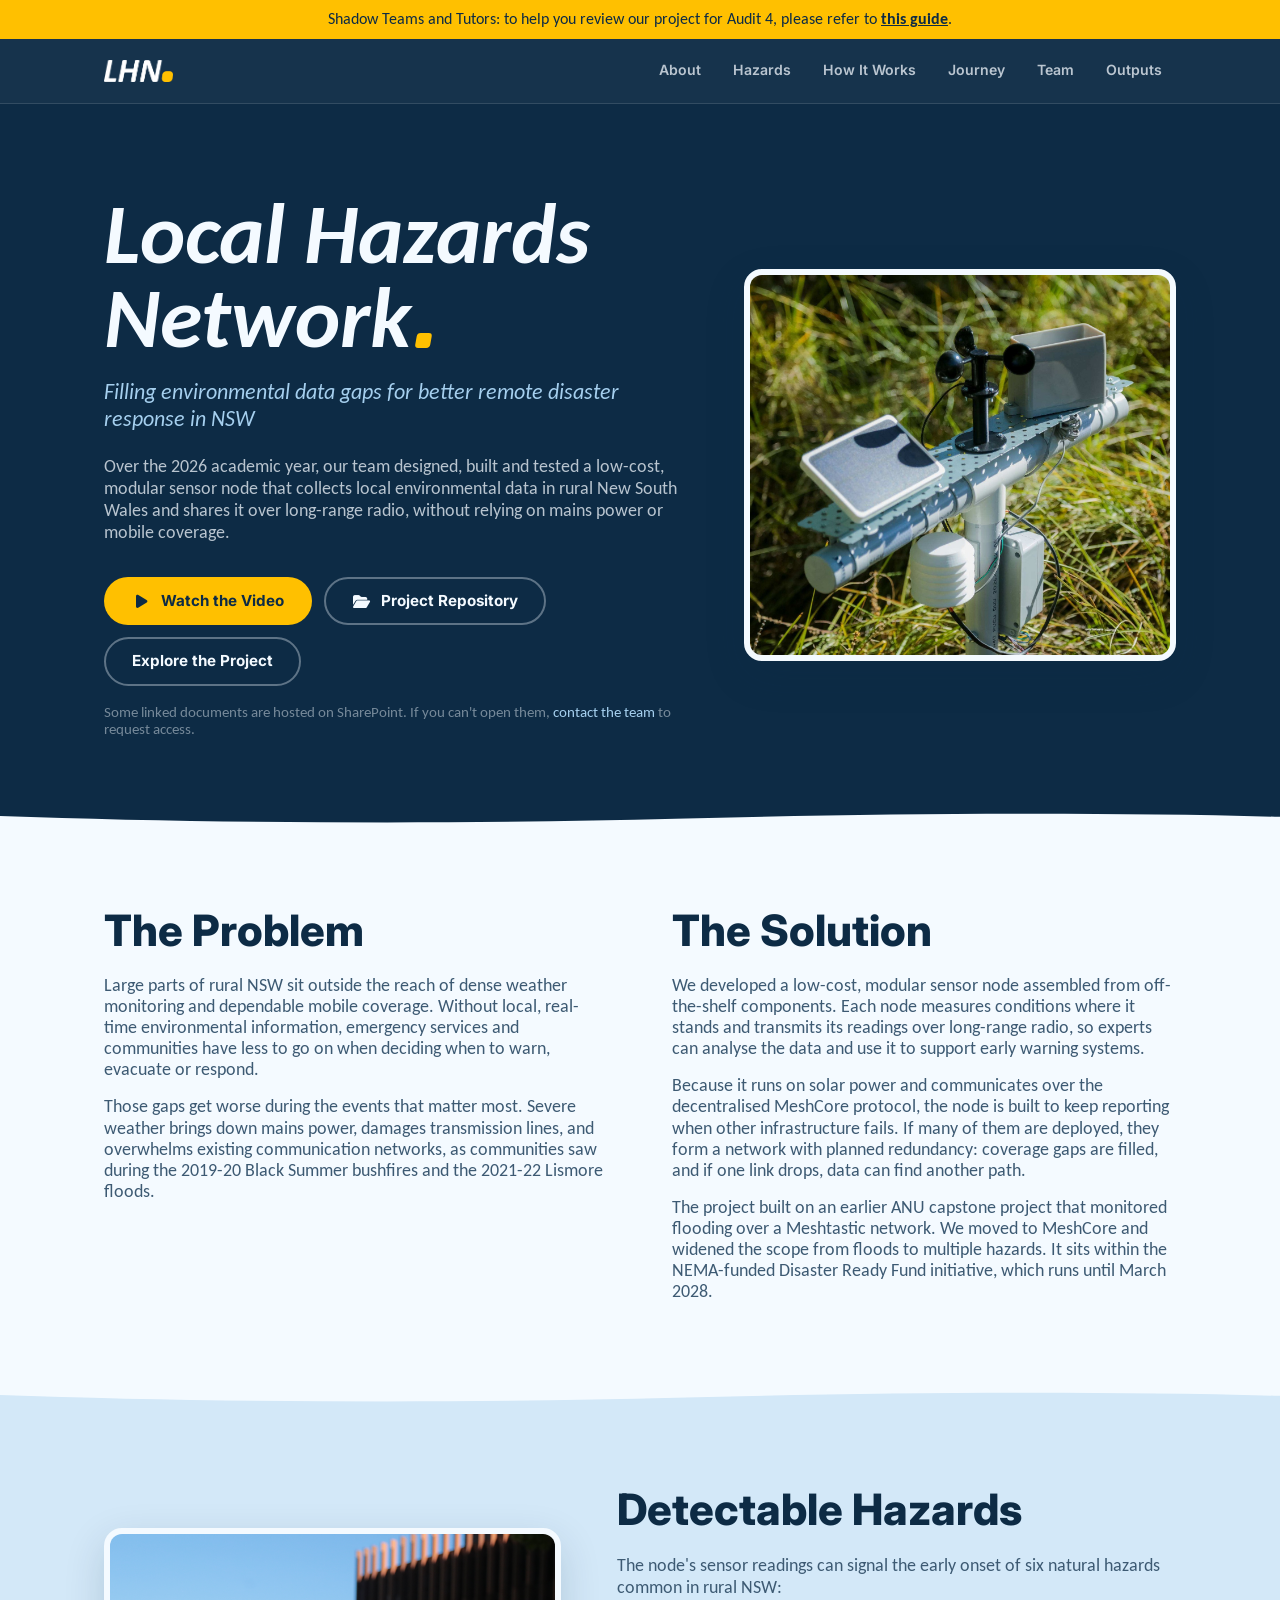
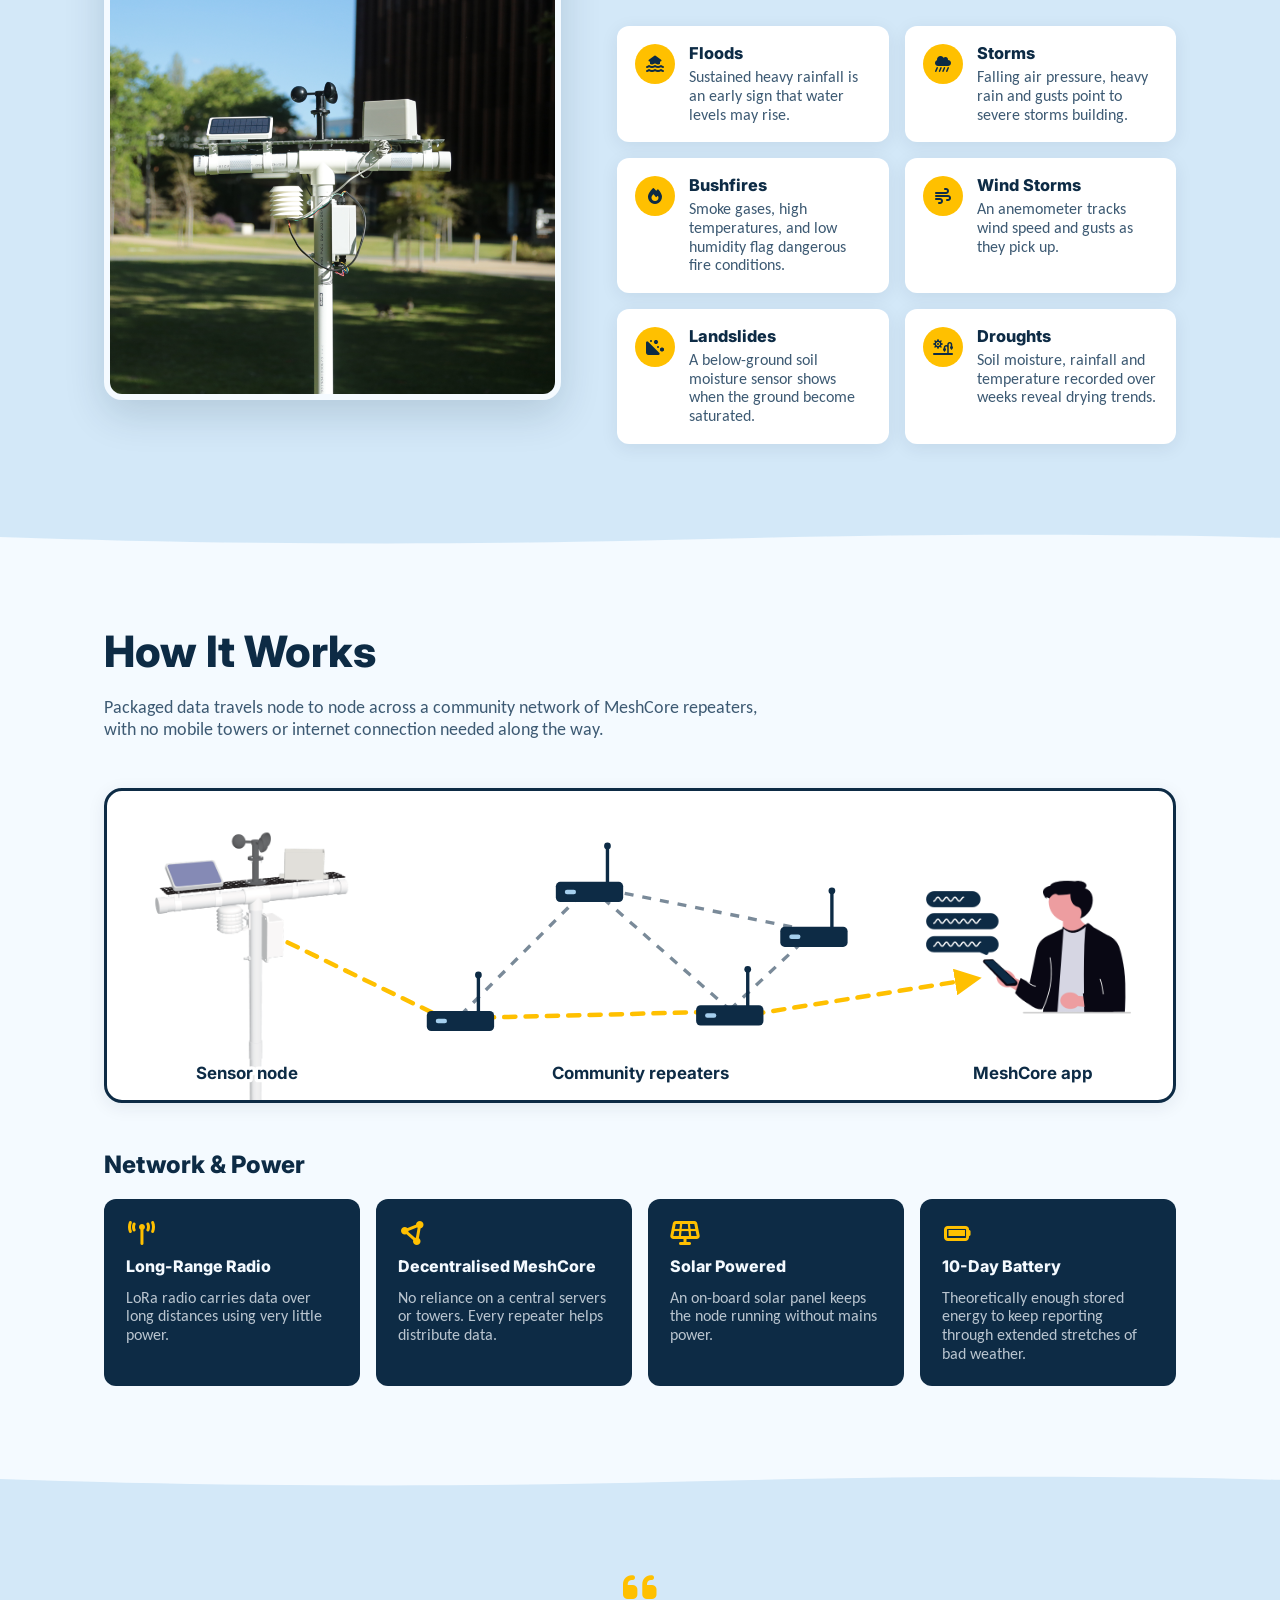
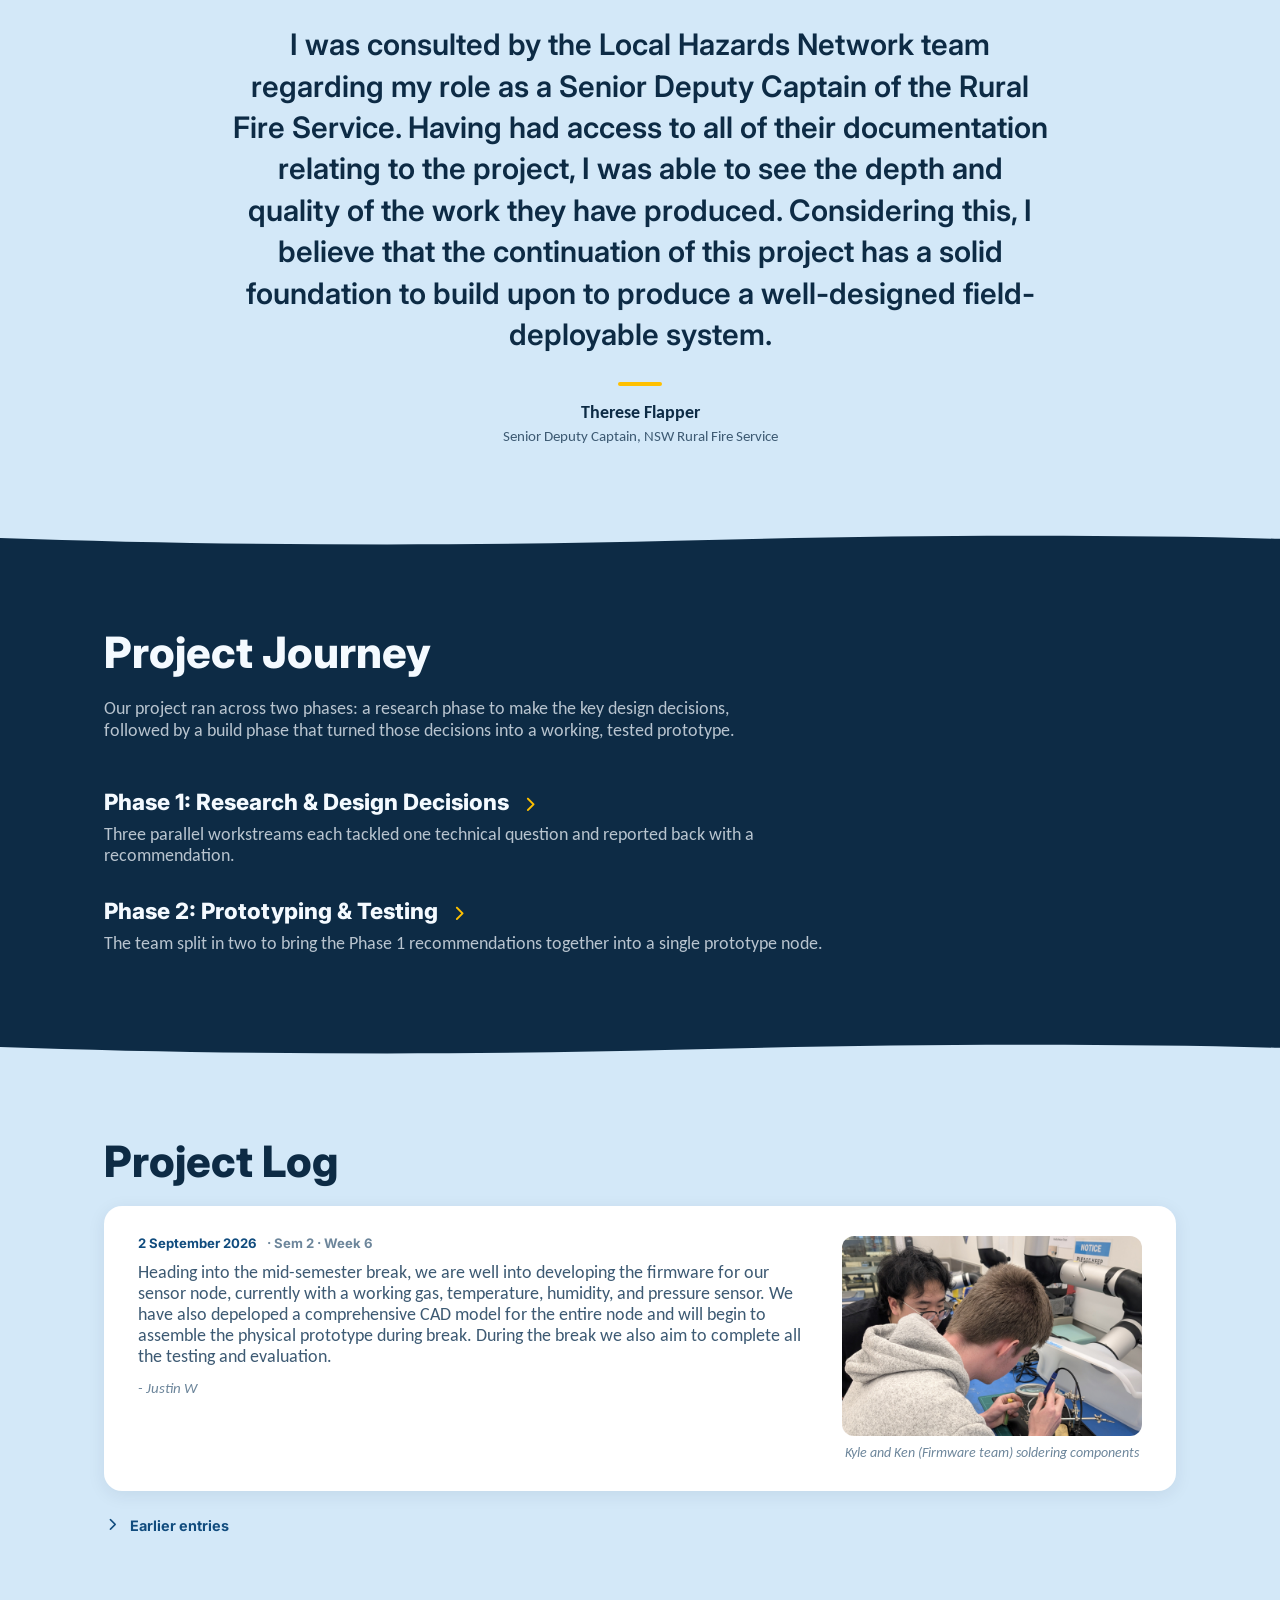
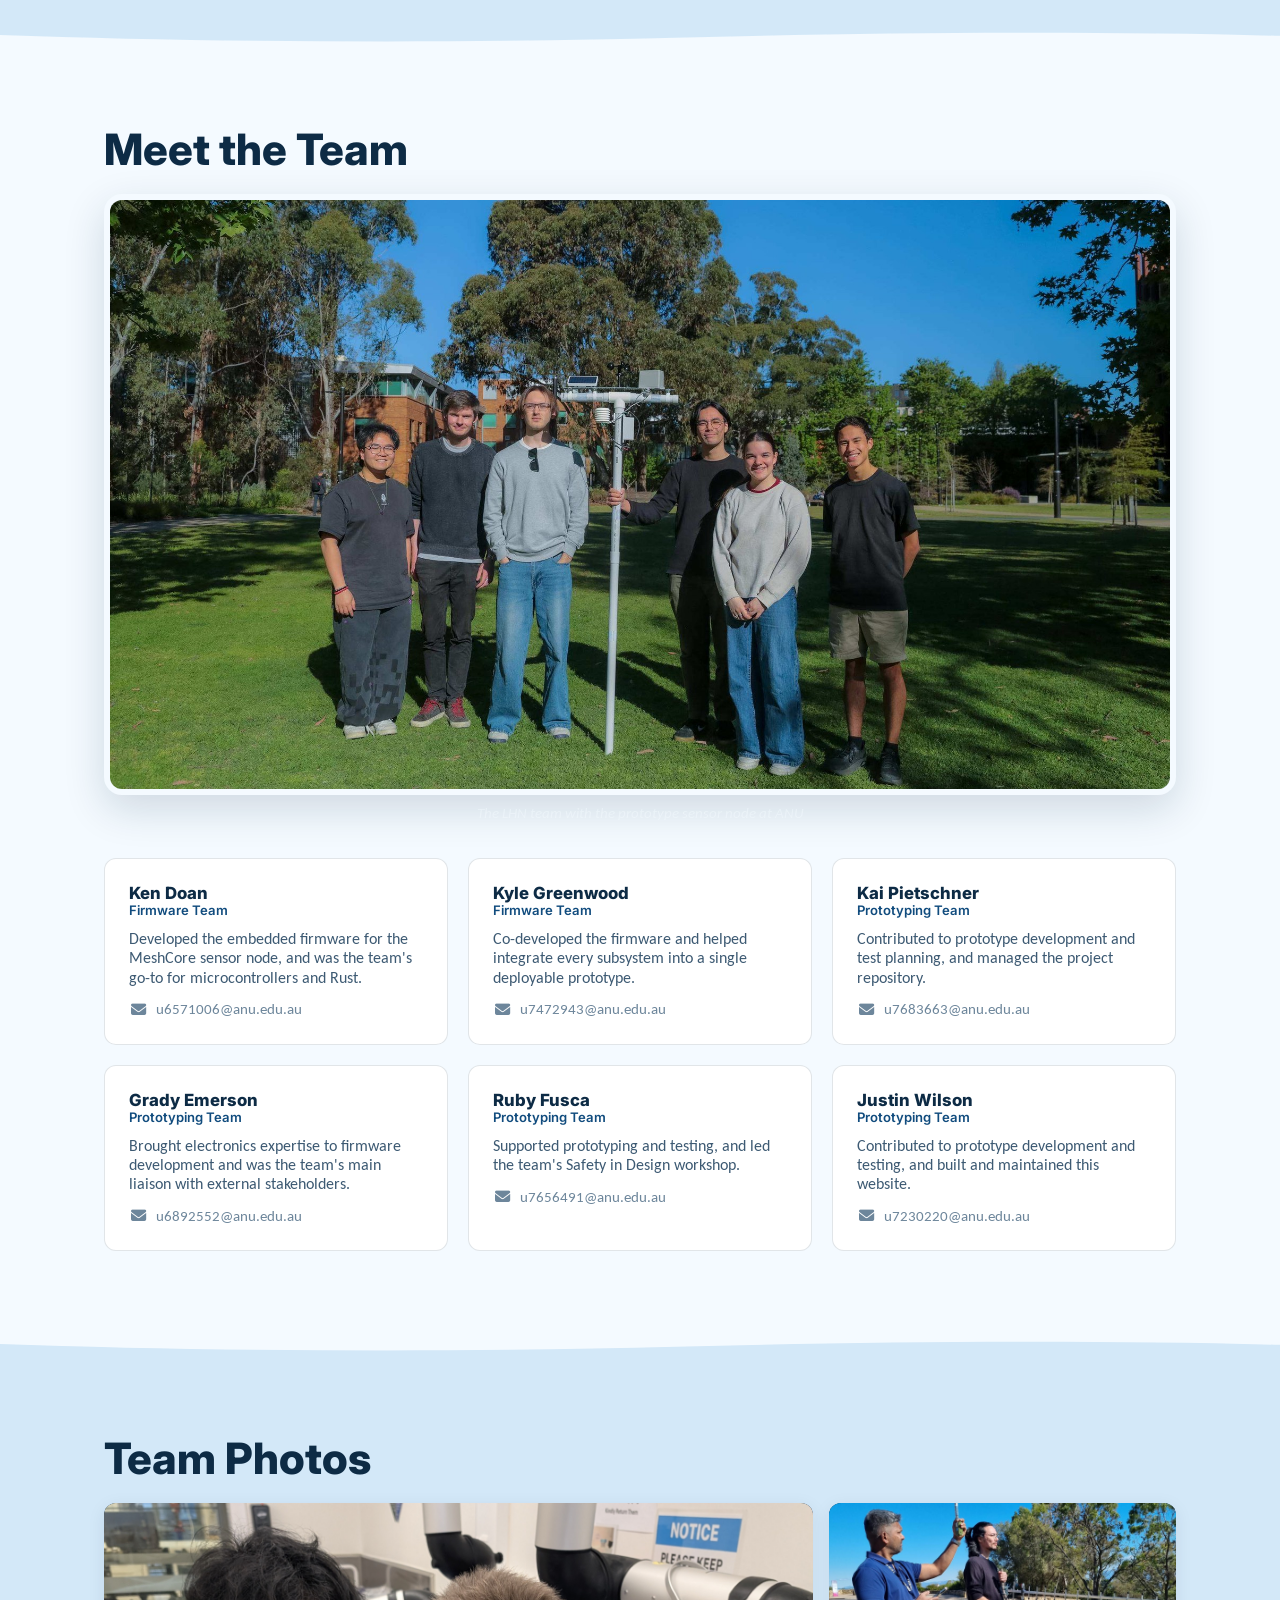
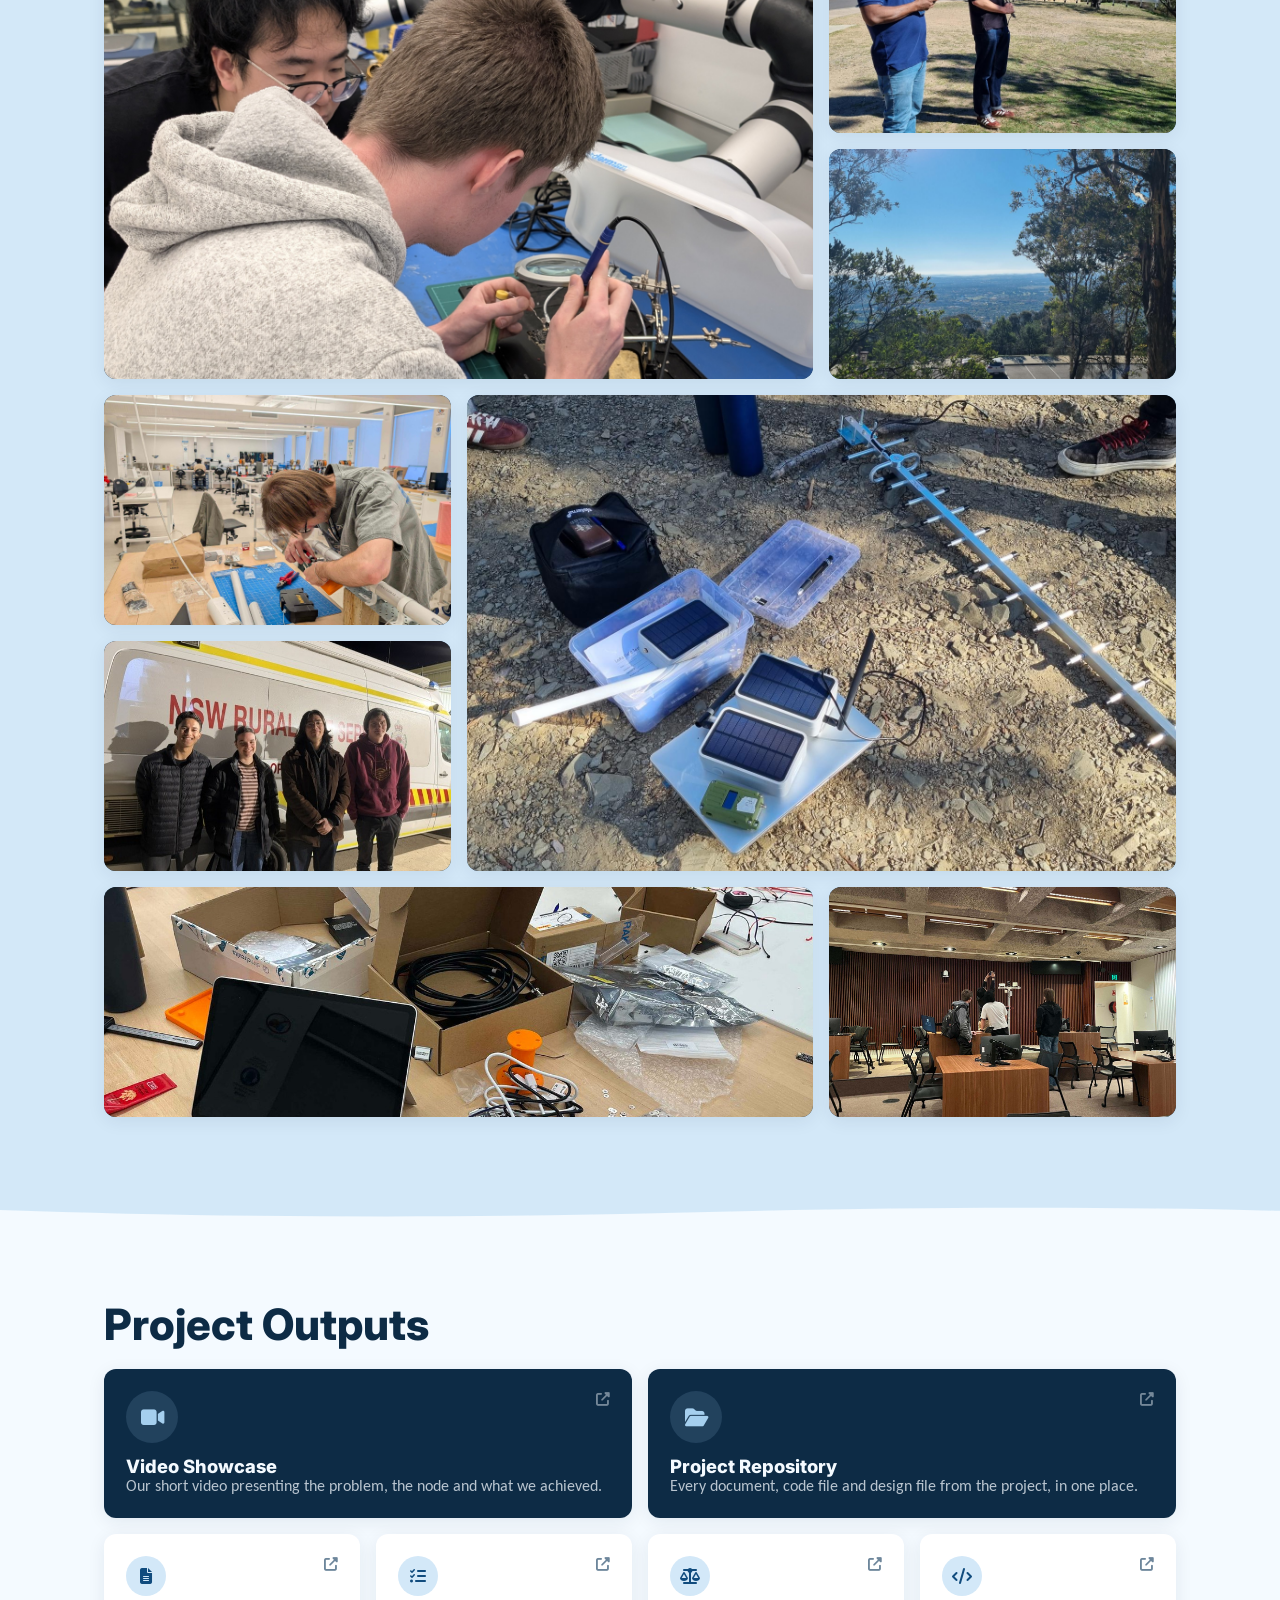
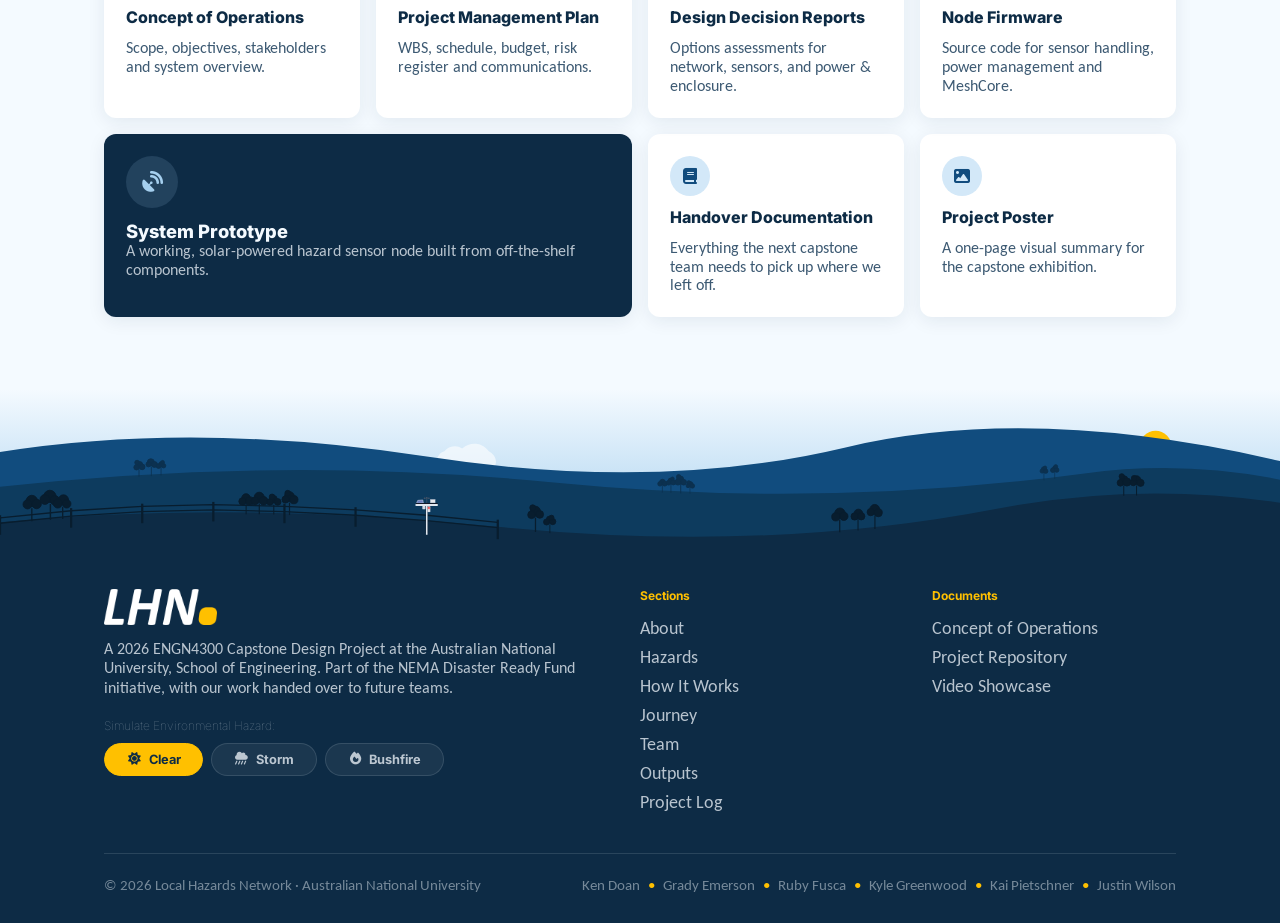
==== commit d3780559: "feat: adjust gallery, add project repository button" ====
--- a/index.html
+++ b/index.html
@@ -76,6 +76,9 @@
           <div class="hero-actions">
             <a href="showcase.html" class="btn btn-primary"><i class="fa-solid fa-play" aria-hidden="true"></i> Watch
               the Video</a>
+            <a href="https://anu365.sharepoint.com/:f:/r/sites/LoRaCapstone/Shared%20Documents/Repository?csf=1&web=1&e=XXRxaj"
+              class="btn btn-outline" target="_blank" rel="noopener"><i class="fa-solid fa-folder-open"
+                aria-hidden="true"></i> Project Repository</a>
             <a href="#about" class="btn btn-outline">Explore the Project</a>
           </div>
           <p class="hero-note">Some linked documents are hosted on SharePoint. If you can't open them,
@@ -485,16 +488,116 @@
     </div>
   </section>
 
-  <div class="wave wave--navy-white" aria-hidden="true">
+  <div class="wave wave--navy-pale" aria-hidden="true">
     <svg viewBox="0 0 1440 84" preserveAspectRatio="none">
       <path d="M0,46 C240,62 520,64 760,52 C1000,40 1240,38 1440,48 L1440,84 L0,84 Z" />
     </svg>
   </div>
 
   <!-- ============================================================
+       PROJECT LOG (rendered from updates.json)
+       ============================================================ -->
+  <section class="section section--pale" id="log">
+    <div class="container">
+      <h2 class="section-title">Project Log</h2>
+
+      <div id="latest-update-container"></div>
+
+      <details class="updates-archive">
+        <summary>
+          <i class="fa-solid fa-chevron-right updates-archive-chevron" aria-hidden="true"></i>
+          Earlier entries
+        </summary>
+        <div class="updates-archive-list" id="archived-updates-container"></div>
+      </details>
+    </div>
+  </section>
+
+  <div class="wave wave--pale-white" aria-hidden="true">
+    <svg viewBox="0 0 1440 84" preserveAspectRatio="none">
+      <path d="M0,46 C240,62 520,64 760,52 C1000,40 1240,38 1440,48 L1440,84 L0,84 Z" />
+    </svg>
+  </div>
+
+  <!-- ============================================================
+       TEAM
+       ============================================================ -->
+  <section class="section" id="team">
+    <div class="container">
+      <h2 class="section-title">Meet the Team</h2>
+
+      <figure class="team-photo">
+        <div class="photo-frame">
+          <img src="images/group-photos/team-photo.jpg"
+            alt="The six team members standing on a lawn at ANU beside the prototype sensor node" loading="lazy" />
+        </div>
+        <figcaption class="photo-caption">The LHN team with the prototype sensor node at ANU</figcaption>
+      </figure>
+
+      <div class="team-grid">
+        <div class="team-card">
+          <h3>Ken Doan</h3>
+          <div class="team-role">Firmware Team</div>
+          <p>Developed the embedded firmware for the MeshCore sensor node, and was the team's go-to for
+            microcontrollers and Rust.</p>
+          <div class="team-email"><a href="mailto:u6571006@anu.edu.au"><i class="fa-solid fa-envelope"
+                aria-hidden="true"></i>u6571006@anu.edu.au</a></div>
+        </div>
+
+        <div class="team-card">
+          <h3>Kyle Greenwood</h3>
+          <div class="team-role">Firmware Team</div>
+          <p>Co-developed the firmware and helped integrate every subsystem into a single deployable prototype.</p>
+          <div class="team-email"><a href="mailto:u7472943@anu.edu.au"><i class="fa-solid fa-envelope"
+                aria-hidden="true"></i>u7472943@anu.edu.au</a></div>
+        </div>
+
+        <div class="team-card">
+          <h3>Kai Pietschner</h3>
+          <div class="team-role">Prototyping Team</div>
+          <p>Contributed to prototype development and test planning, and managed the project repository.</p>
+          <div class="team-email"><a href="mailto:u7683663@anu.edu.au"><i class="fa-solid fa-envelope"
+                aria-hidden="true"></i>u7683663@anu.edu.au</a></div>
+        </div>
+
+        <div class="team-card">
+          <h3>Grady Emerson</h3>
+          <div class="team-role">Prototyping Team</div>
+          <p>Brought electronics expertise to firmware development and was the team's main liaison with external
+            stakeholders.</p>
+          <div class="team-email"><a href="mailto:u6892552@anu.edu.au"><i class="fa-solid fa-envelope"
+                aria-hidden="true"></i>u6892552@anu.edu.au</a></div>
+        </div>
+
+        <div class="team-card">
+          <h3>Ruby Fusca</h3>
+          <div class="team-role">Prototyping Team</div>
+          <p>Supported prototyping and testing, and led the team's Safety in Design workshop.</p>
+          <div class="team-email"><a href="mailto:u7656491@anu.edu.au"><i class="fa-solid fa-envelope"
+                aria-hidden="true"></i>u7656491@anu.edu.au</a></div>
+        </div>
+
+        <div class="team-card">
+          <h3>Justin Wilson</h3>
+          <div class="team-role">Prototyping Team</div>
+          <p>Contributed to prototype development and testing, and built and maintained this website.</p>
+          <div class="team-email"><a href="mailto:u7230220@anu.edu.au"><i class="fa-solid fa-envelope"
+                aria-hidden="true"></i>u7230220@anu.edu.au</a></div>
+        </div>
+      </div>
+    </div>
+  </section>
+
+  <div class="wave wave--white-pale" aria-hidden="true">
+    <svg viewBox="0 0 1440 84" preserveAspectRatio="none">
+      <path d="M0,46 C240,62 520,64 760,52 C1000,40 1240,38 1440,48 L1440,84 L0,84 Z" />
+    </svg>
+  </div>
+
+  <!-- ============================================================
        TEAM GALLERY
        ============================================================ -->
-  <section class="section" id="gallery">
+  <section class="section section--pale" id="gallery">
     <div class="container">
       <h2 class="section-title">Team Photos</h2>
       <!-- <p class="section-desc">From the workshop bench to range testing on Mt Ainslie and time spent with the RFS
@@ -537,31 +640,6 @@
     </div>
   </section>
 
-  <div class="wave wave--white-pale" aria-hidden="true">
-    <svg viewBox="0 0 1440 84" preserveAspectRatio="none">
-      <path d="M0,46 C240,62 520,64 760,52 C1000,40 1240,38 1440,48 L1440,84 L0,84 Z" />
-    </svg>
-  </div>
-
-  <!-- ============================================================
-       PROJECT LOG (rendered from updates.json)
-       ============================================================ -->
-  <section class="section section--pale" id="log">
-    <div class="container">
-      <h2 class="section-title">Project Log</h2>
-
-      <div id="latest-update-container"></div>
-
-      <details class="updates-archive">
-        <summary>
-          <i class="fa-solid fa-chevron-right updates-archive-chevron" aria-hidden="true"></i>
-          Earlier entries
-        </summary>
-        <div class="updates-archive-list" id="archived-updates-container"></div>
-      </details>
-    </div>
-  </section>
-
   <div class="wave wave--pale-white" aria-hidden="true">
     <svg viewBox="0 0 1440 84" preserveAspectRatio="none">
       <path d="M0,46 C240,62 520,64 760,52 C1000,40 1240,38 1440,48 L1440,84 L0,84 Z" />
@@ -569,84 +647,9 @@
   </div>
 
   <!-- ============================================================
-       TEAM
-       ============================================================ -->
-  <section class="section" id="team">
-    <div class="container">
-      <h2 class="section-title">Meet the Team</h2>
-
-      <figure class="team-photo">
-        <div class="photo-frame">
-          <img src="images/group-photos/team-photo.jpg"
-            alt="The six team members standing on a lawn at ANU beside the prototype sensor node" loading="lazy" />
-        </div>
-        <figcaption class="photo-caption">The LHN team with the prototype sensor node at ANU</figcaption>
-      </figure>
-
-      <div class="team-grid">
-        <div class="team-card">
-          <h3>Ken Doan</h3>
-          <div class="team-role">Firmware Team</div>
-          <p>Developed the embedded firmware for the MeshCore sensor node, and was the team's go-to for
-            microcontrollers and Rust.</p>
-          <div class="team-email"><a href="mailto:u6571006@anu.edu.au"><i class="fa-solid fa-envelope"
-                aria-hidden="true"></i>u6571006@anu.edu.au</a></div>
-        </div>
-
-        <div class="team-card">
-          <h3>Kyle Greenwood</h3>
-          <div class="team-role">Firmware Team</div>
-          <p>Co-developed the firmware and helped integrate every subsystem into a single deployable prototype.</p>
-          <div class="team-email"><a href="mailto:u7472943@anu.edu.au"><i class="fa-solid fa-envelope"
-                aria-hidden="true"></i>u7472943@anu.edu.au</a></div>
-        </div>
-
-        <div class="team-card">
-          <h3>Kai Pietschner</h3>
-          <div class="team-role">Prototyping Team</div>
-          <p>Contributed to prototype development and test planning, and managed the project repository.</p>
-          <div class="team-email"><a href="mailto:u7683663@anu.edu.au"><i class="fa-solid fa-envelope"
-                aria-hidden="true"></i>u7683663@anu.edu.au</a></div>
-        </div>
-
-        <div class="team-card">
-          <h3>Grady Emerson</h3>
-          <div class="team-role">Prototyping Team</div>
-          <p>Brought electronics expertise to firmware development and was the team's main liaison with external
-            stakeholders.</p>
-          <div class="team-email"><a href="mailto:u6892552@anu.edu.au"><i class="fa-solid fa-envelope"
-                aria-hidden="true"></i>u6892552@anu.edu.au</a></div>
-        </div>
-
-        <div class="team-card">
-          <h3>Ruby Fusca</h3>
-          <div class="team-role">Prototyping Team</div>
-          <p>Supported prototyping and testing, and led the team's Safety in Design workshop.</p>
-          <div class="team-email"><a href="mailto:u7656491@anu.edu.au"><i class="fa-solid fa-envelope"
-                aria-hidden="true"></i>u7656491@anu.edu.au</a></div>
-        </div>
-
-        <div class="team-card">
-          <h3>Justin Wilson</h3>
-          <div class="team-role">Prototyping Team</div>
-          <p>Contributed to prototype development and testing, and built and maintained this website.</p>
-          <div class="team-email"><a href="mailto:u7230220@anu.edu.au"><i class="fa-solid fa-envelope"
-                aria-hidden="true"></i>u7230220@anu.edu.au</a></div>
-        </div>
-      </div>
-    </div>
-  </section>
-
-  <div class="wave wave--white-pale" aria-hidden="true">
-    <svg viewBox="0 0 1440 84" preserveAspectRatio="none">
-      <path d="M0,46 C240,62 520,64 760,52 C1000,40 1240,38 1440,48 L1440,84 L0,84 Z" />
-    </svg>
-  </div>
-
-  <!-- ============================================================
        OUTPUTS
        ============================================================ -->
-  <section class="section section--pale" id="outputs">
+  <section class="section" id="outputs">
     <div class="container">
       <h2 class="section-title">Project Outputs</h2>
 
--- a/css/style.css
+++ b/css/style.css
@@ -15,6 +15,9 @@
 }
 
 :root {
+  /* Footer sky fades in from this colour; match it to the last section on each page */
+  --footer-sky-top: var(--white);
+
   /* Shared line height for all body copy */
   --lh-body: 1.2;
 
@@ -1252,19 +1255,19 @@
 }
 
 .sky-overlay--normal {
-  background: linear-gradient(to bottom, var(--pale) 0%, var(--sky) 100%);
+  background: linear-gradient(to bottom, var(--footer-sky-top) 0%, var(--sky) 100%);
   opacity: 1;
 }
 
 /* Hazard skies fade in from the section above so there's no hard edge */
 .sky-overlay--storm {
-  background: linear-gradient(to bottom, var(--pale) 0%, #8A9AAA 30%, #4A5A6B 65%, #2B3B4D 100%);
+  background: linear-gradient(to bottom, var(--footer-sky-top) 0%, #8A9AAA 30%, #4A5A6B 65%, #2B3B4D 100%);
 }
 
 .sky-bushfire-glow {
   position: absolute;
   inset: 0;
-  background: linear-gradient(to bottom, var(--pale) 0%, #F7C98B 30%, #E46A1F 70%, #7C2D12 100%);
+  background: linear-gradient(to bottom, var(--footer-sky-top) 0%, #F7C98B 30%, #E46A1F 70%, #7C2D12 100%);
 }
 
 .cloud {
@@ -1670,6 +1673,12 @@
     margin: 0 -16px;
   }
 
+  /* Round only the outer corners of the mosaic as a whole */
+  .gallery {
+    border-radius: var(--radius-sm);
+    overflow: hidden;
+  }
+
   .gallery figure {
     border-radius: 0;
     box-shadow: none;
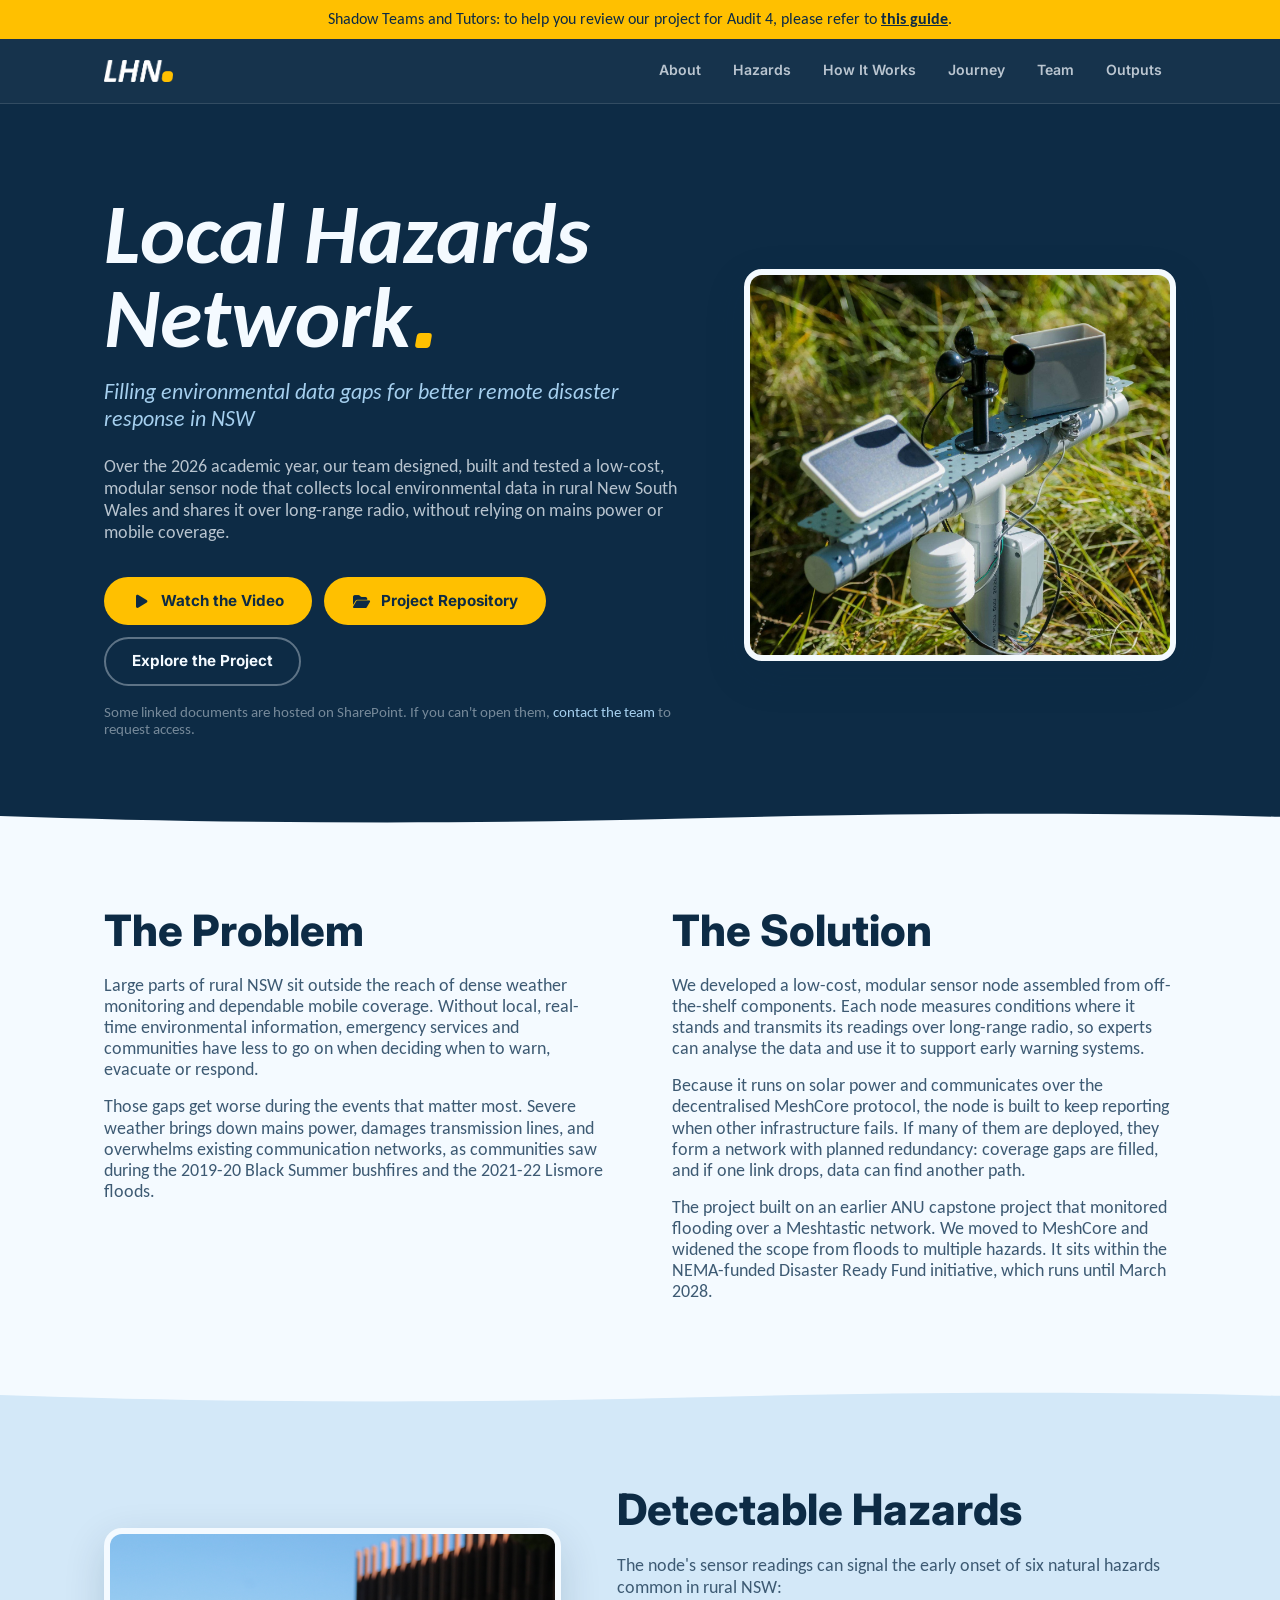
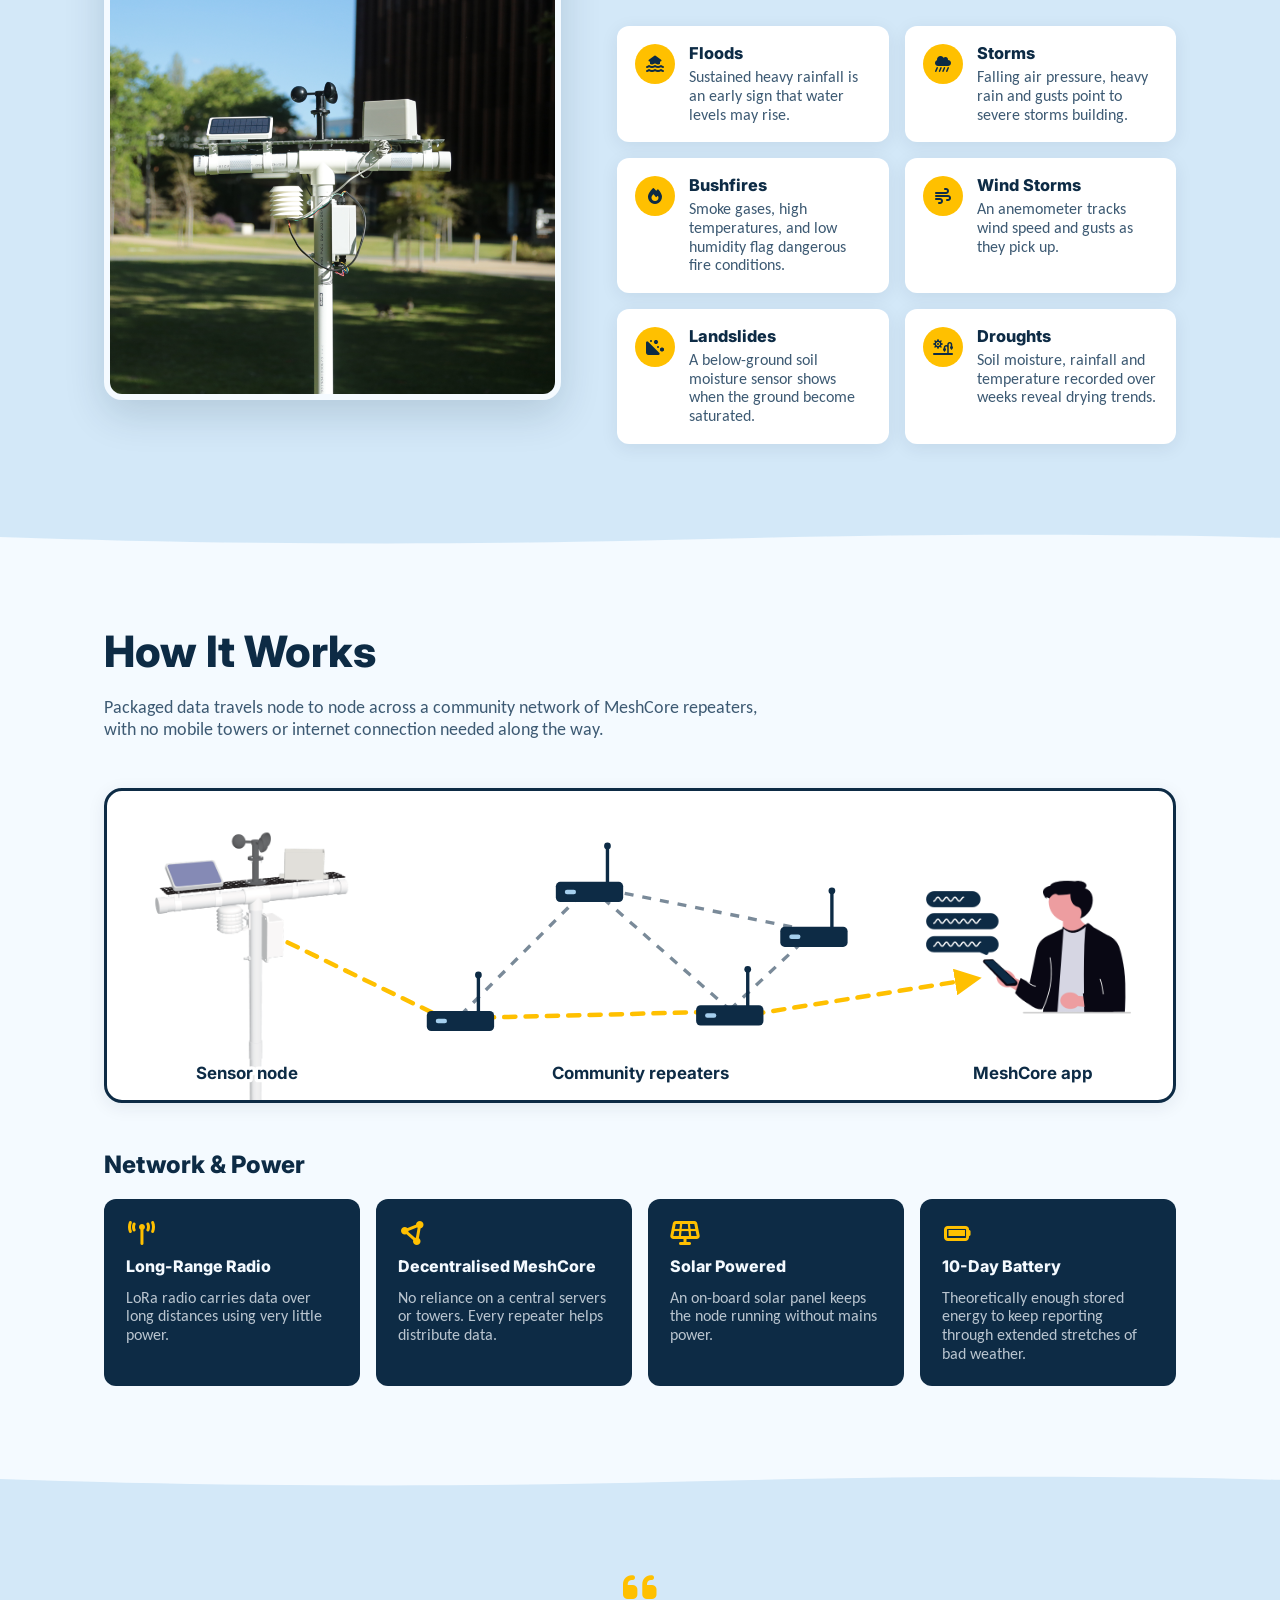
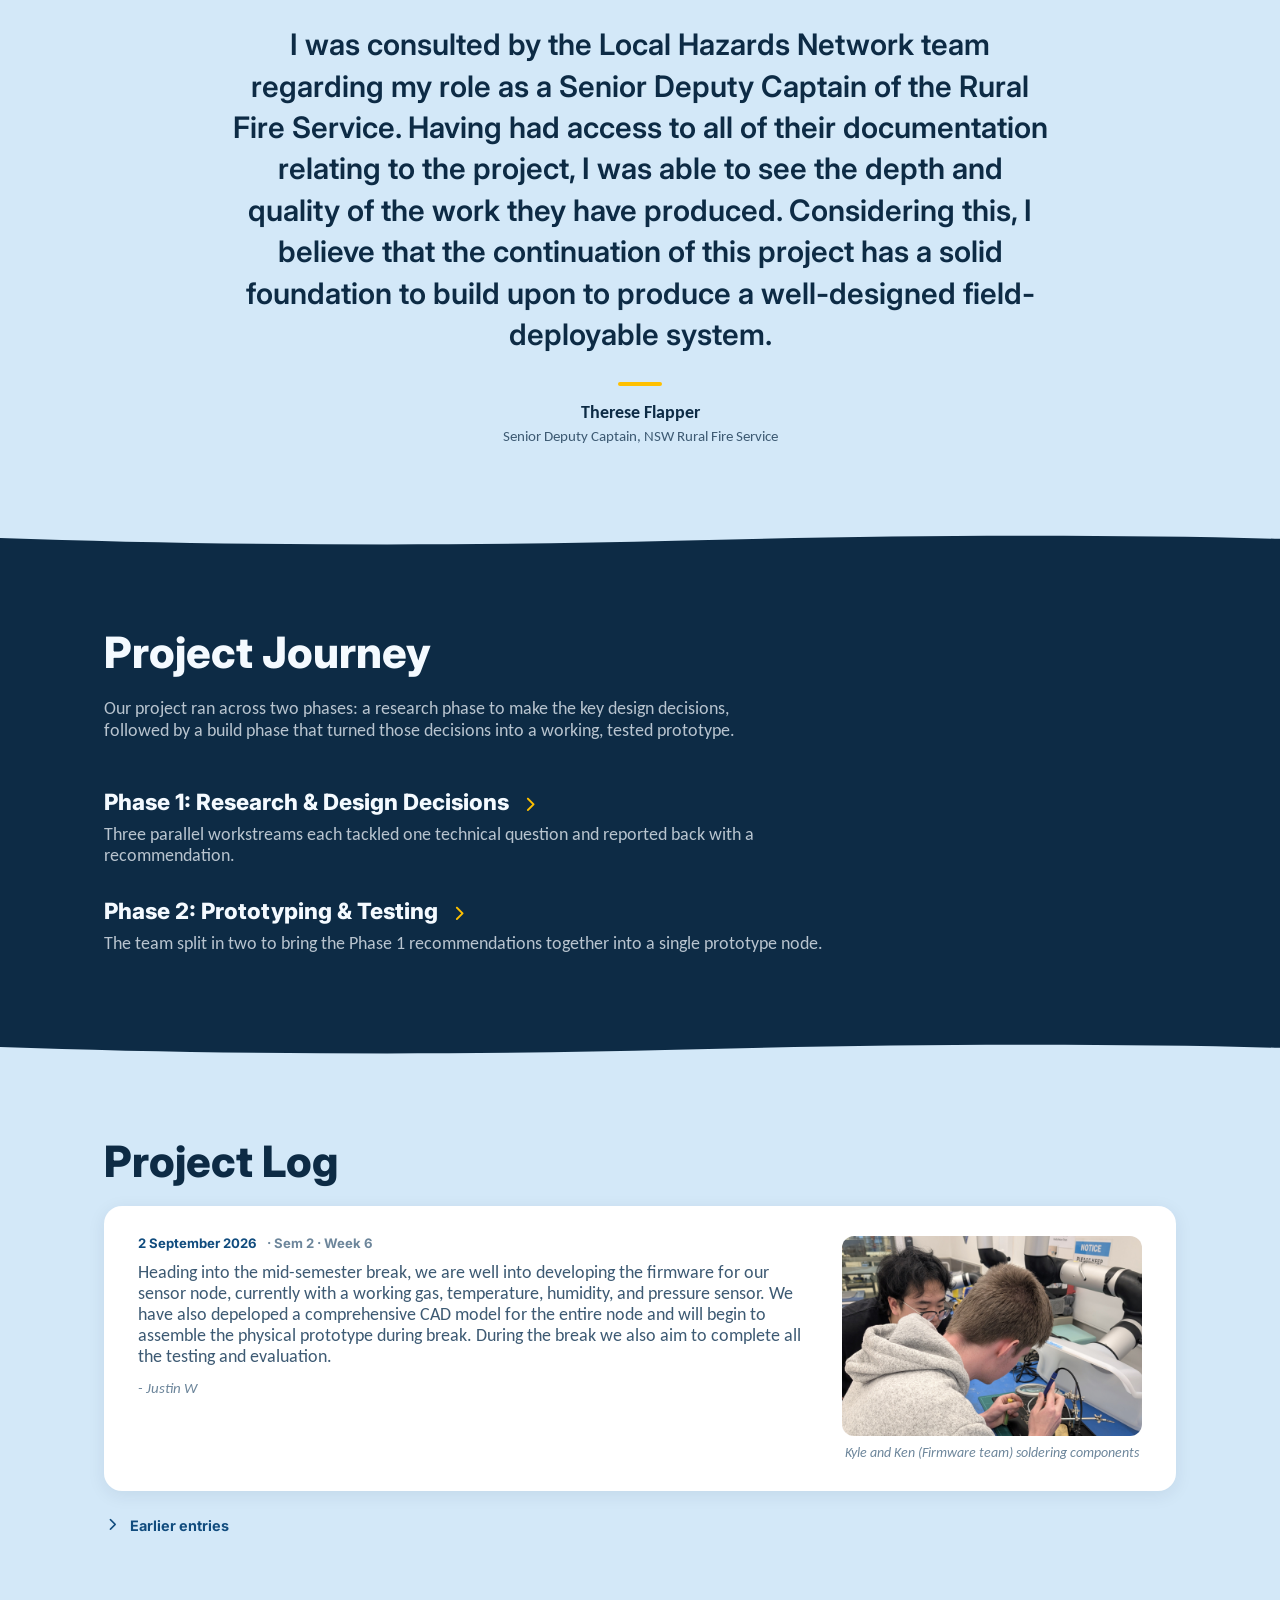
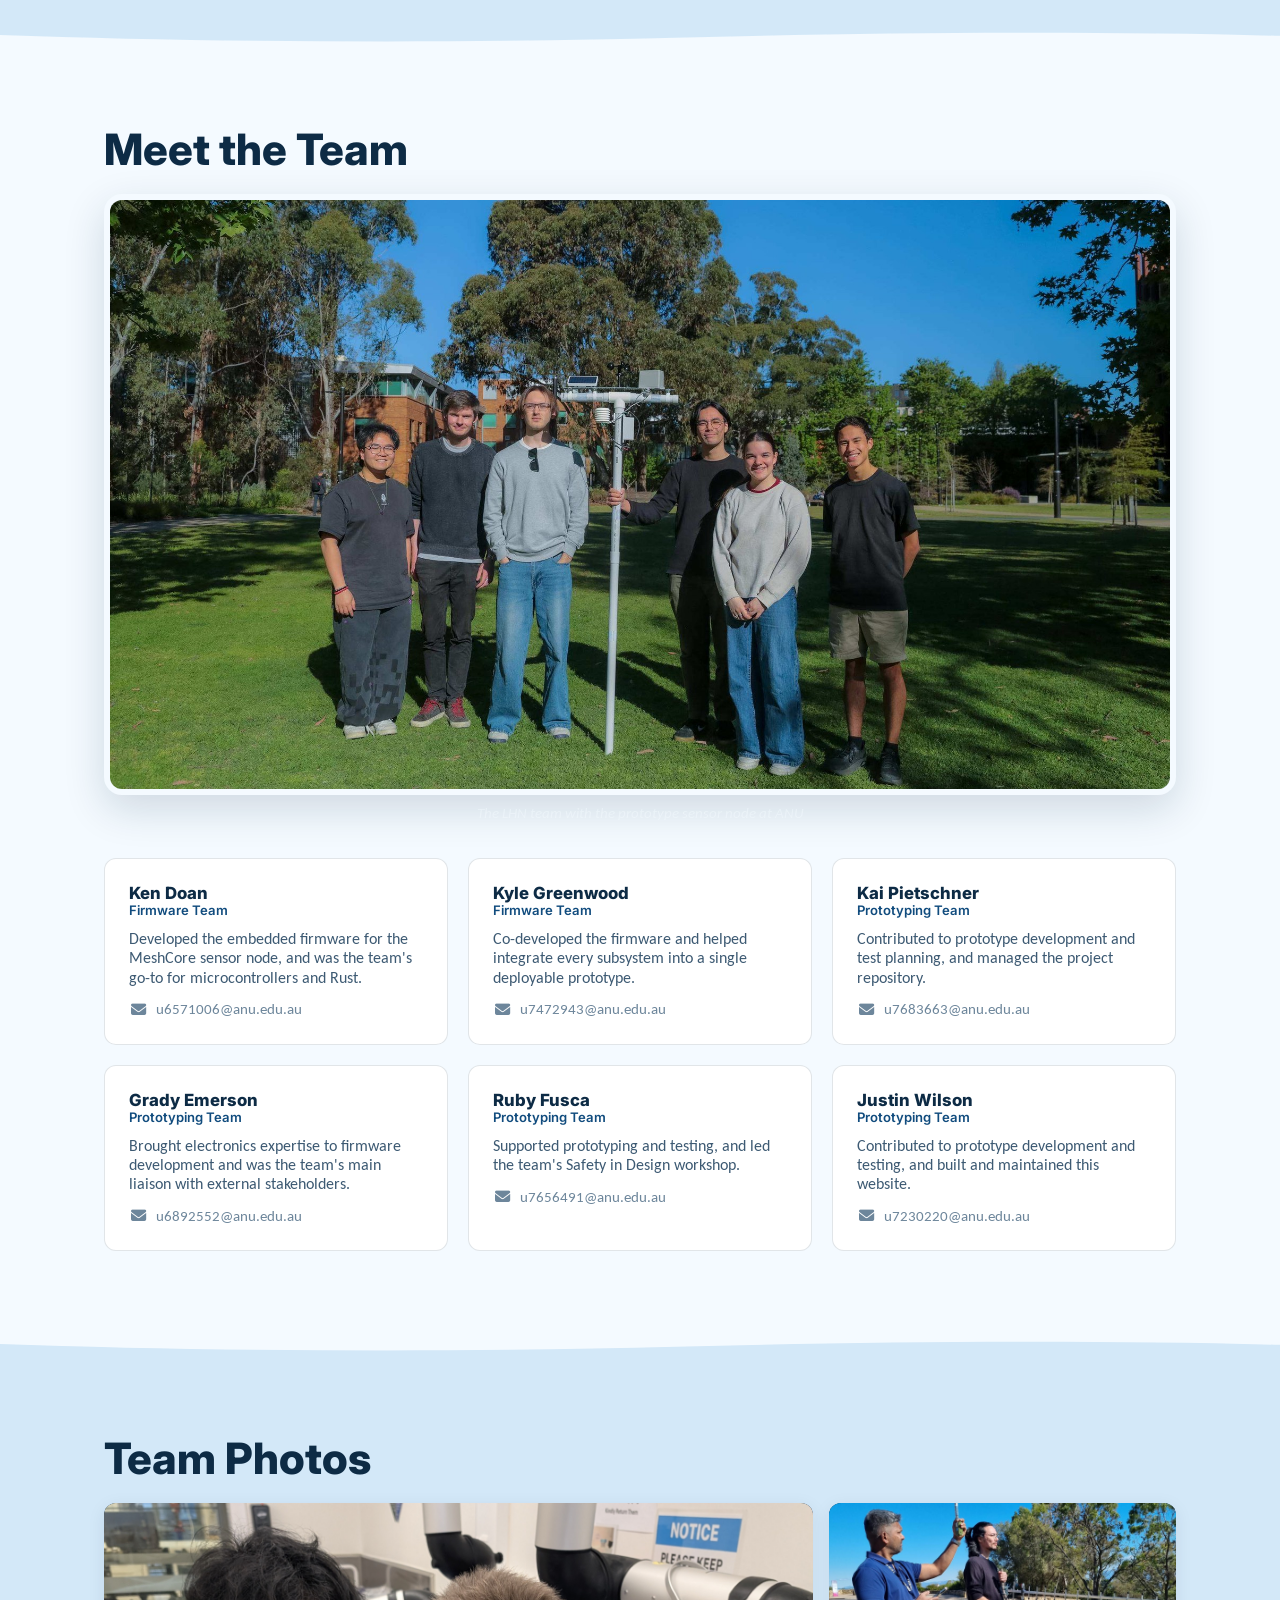
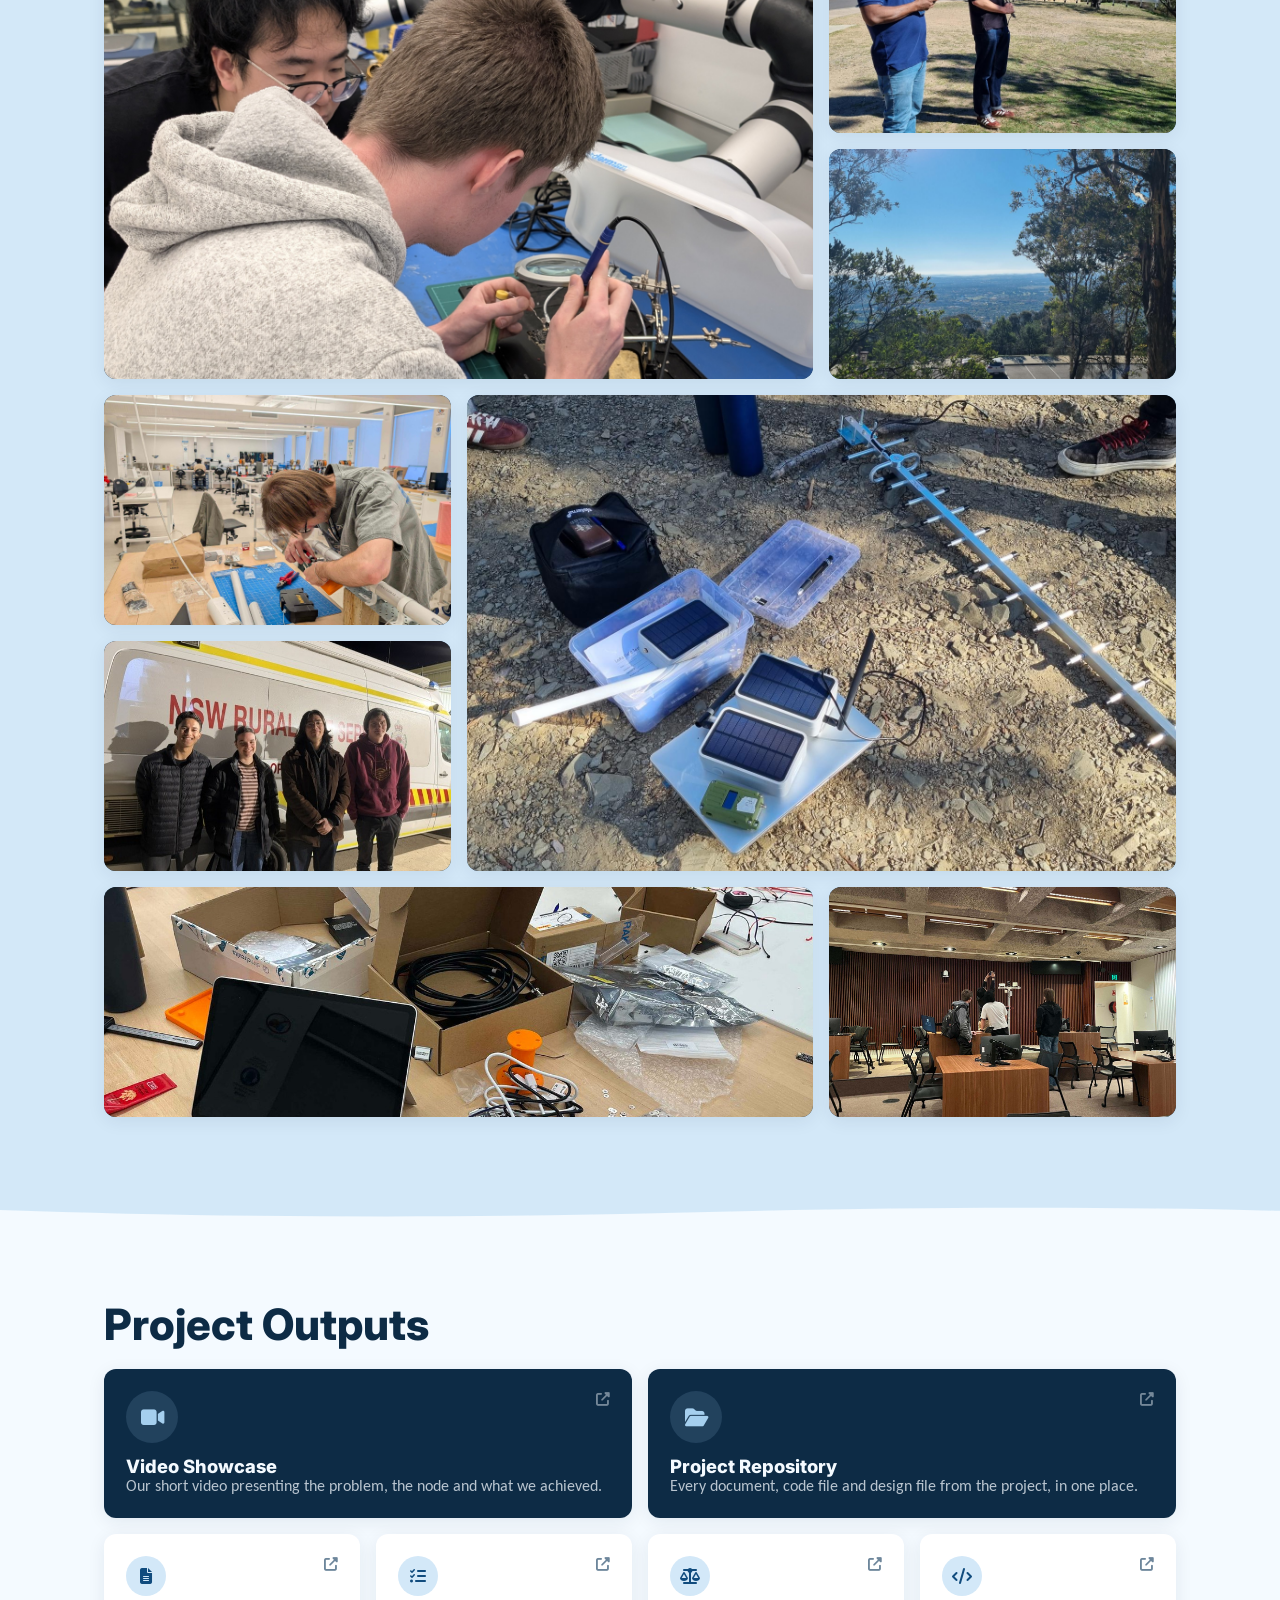
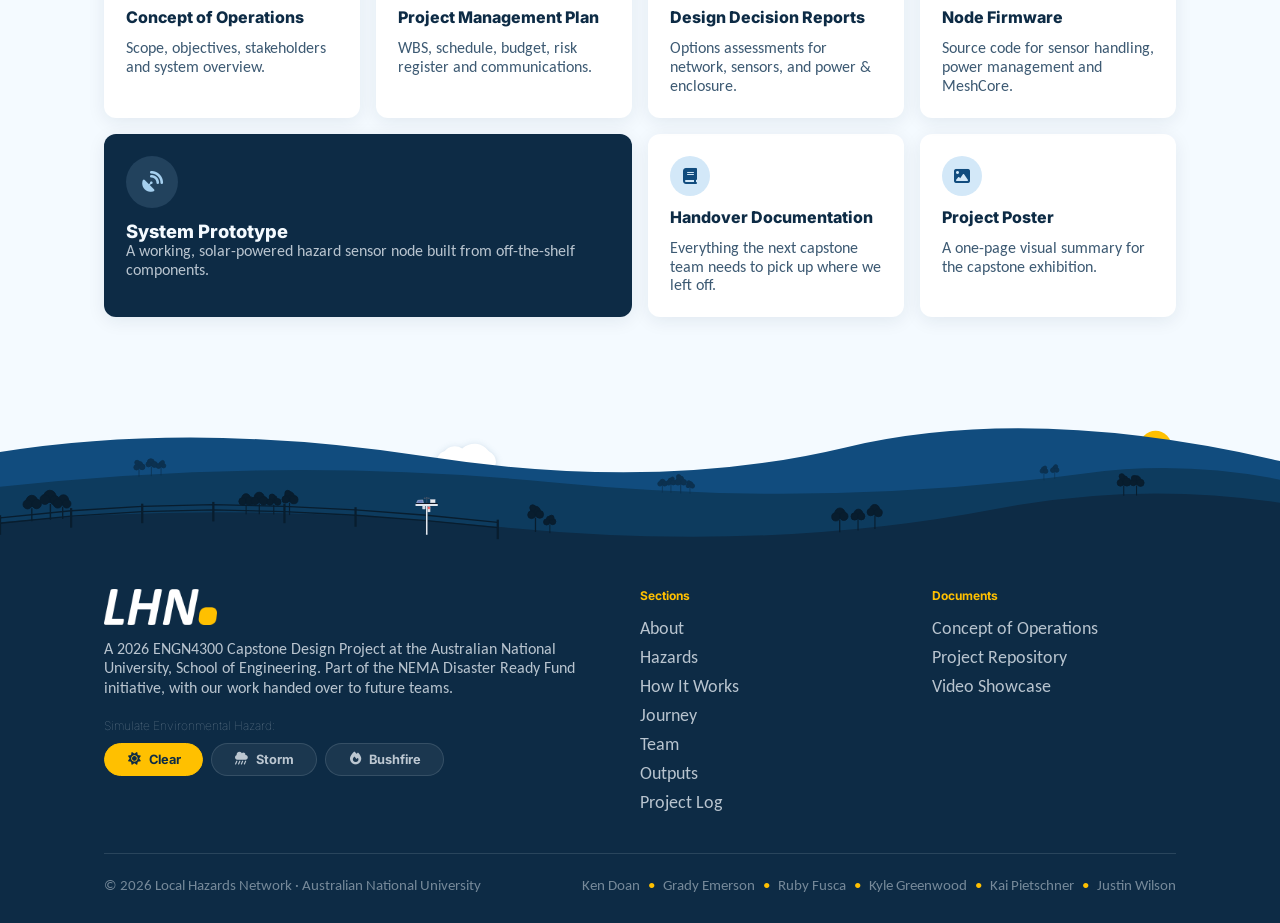
==== commit cf34110d: "fix: footer background styles, animation for sun" ====
--- a/index.html
+++ b/index.html
@@ -77,7 +77,7 @@
             <a href="showcase.html" class="btn btn-primary"><i class="fa-solid fa-play" aria-hidden="true"></i> Watch
               the Video</a>
             <a href="https://anu365.sharepoint.com/:f:/r/sites/LoRaCapstone/Shared%20Documents/Repository?csf=1&web=1&e=XXRxaj"
-              class="btn btn-outline" target="_blank" rel="noopener"><i class="fa-solid fa-folder-open"
+              class="btn btn-primary" target="_blank" rel="noopener"><i class="fa-solid fa-folder-open"
                 aria-hidden="true"></i> Project Repository</a>
             <a href="#about" class="btn btn-outline">Explore the Project</a>
           </div>
--- a/css/style.css
+++ b/css/style.css
@@ -1234,7 +1234,7 @@
   /* Grow with the viewport so wide screens don't crop the top of the scene
      (the scene's viewBox is 8:1, so 12.5vw keeps it whole up to the cap) */
   height: clamp(120px, 12.5vw, 340px);
-  background: var(--pale);
+  background: var(--footer-sky-top);
   overflow: hidden;
 }
 
@@ -1255,7 +1255,7 @@
 }
 
 .sky-overlay--normal {
-  background: linear-gradient(to bottom, var(--footer-sky-top) 0%, var(--sky) 100%);
+  background: var(--white);
   opacity: 1;
 }
 
@@ -1270,7 +1270,9 @@
   background: linear-gradient(to bottom, var(--footer-sky-top) 0%, #F7C98B 30%, #E46A1F 70%, #7C2D12 100%);
 }
 
+/* Soft shadow so white clouds read against the white sky */
 .cloud {
+  filter: drop-shadow(0 2px 4px rgba(17, 76, 126, 0.22));
   transition: fill 1.5s ease;
 }
 
@@ -1284,7 +1286,7 @@
 .cloud-3 { animation: floatCloud 20s ease-in-out infinite 4s; }
 
 .sun-orb {
-  transition: opacity 1.5s ease;
+  transition: opacity 1.5s ease, fill 1.5s ease;
 }
 
 /* Sensor status light: one colour, one blink rate in every weather state.
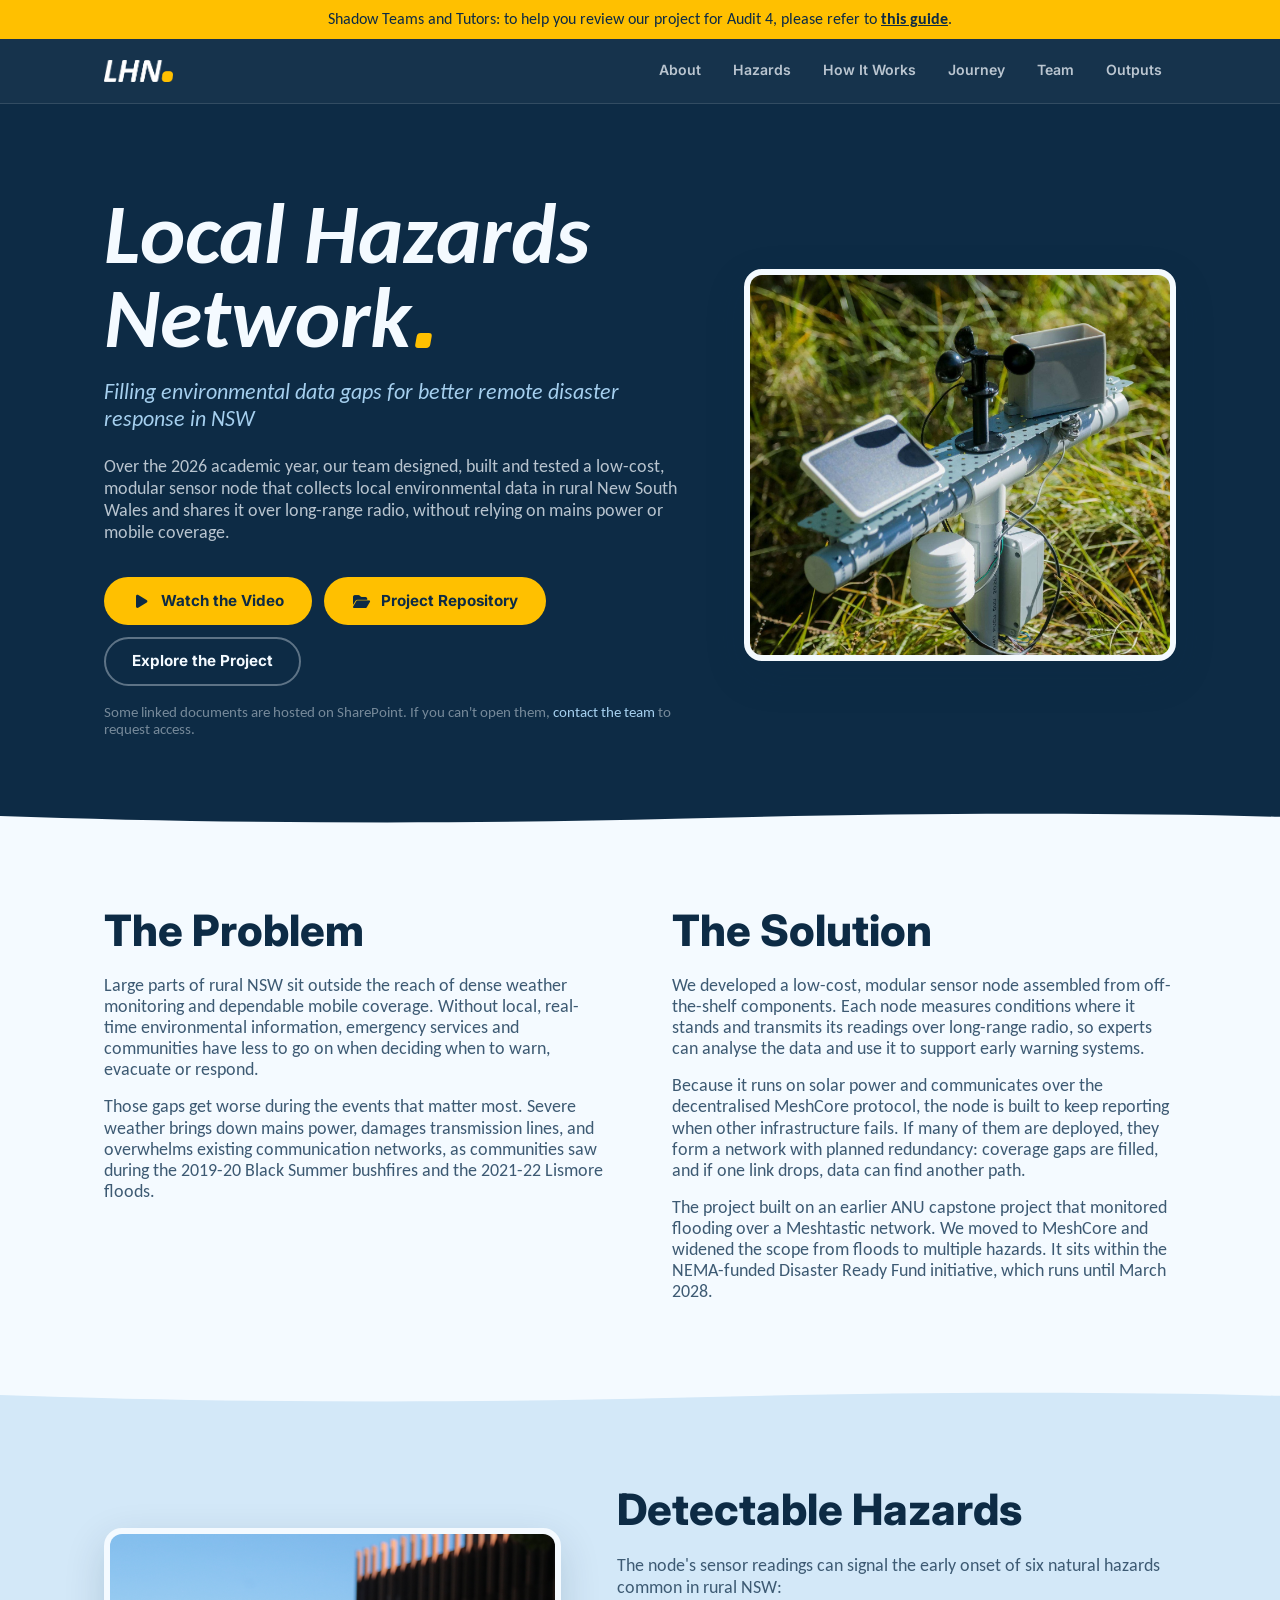
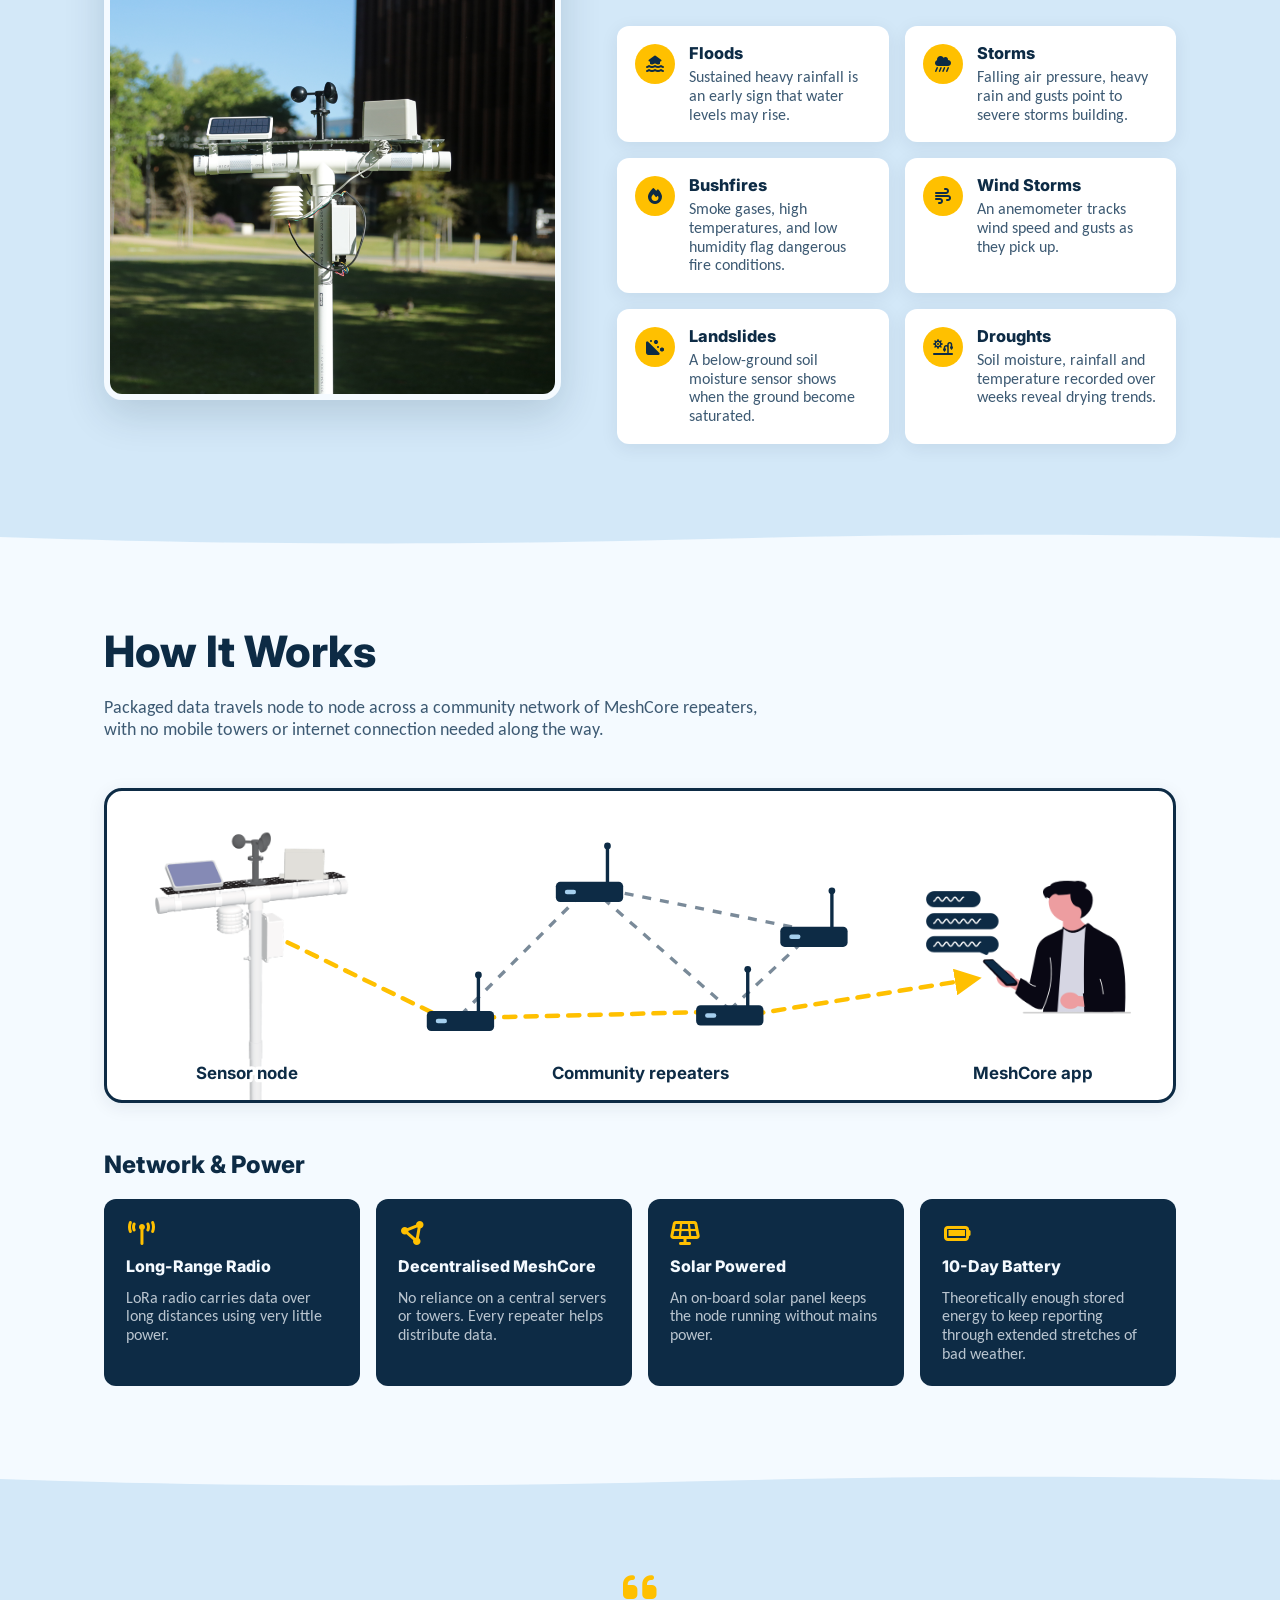
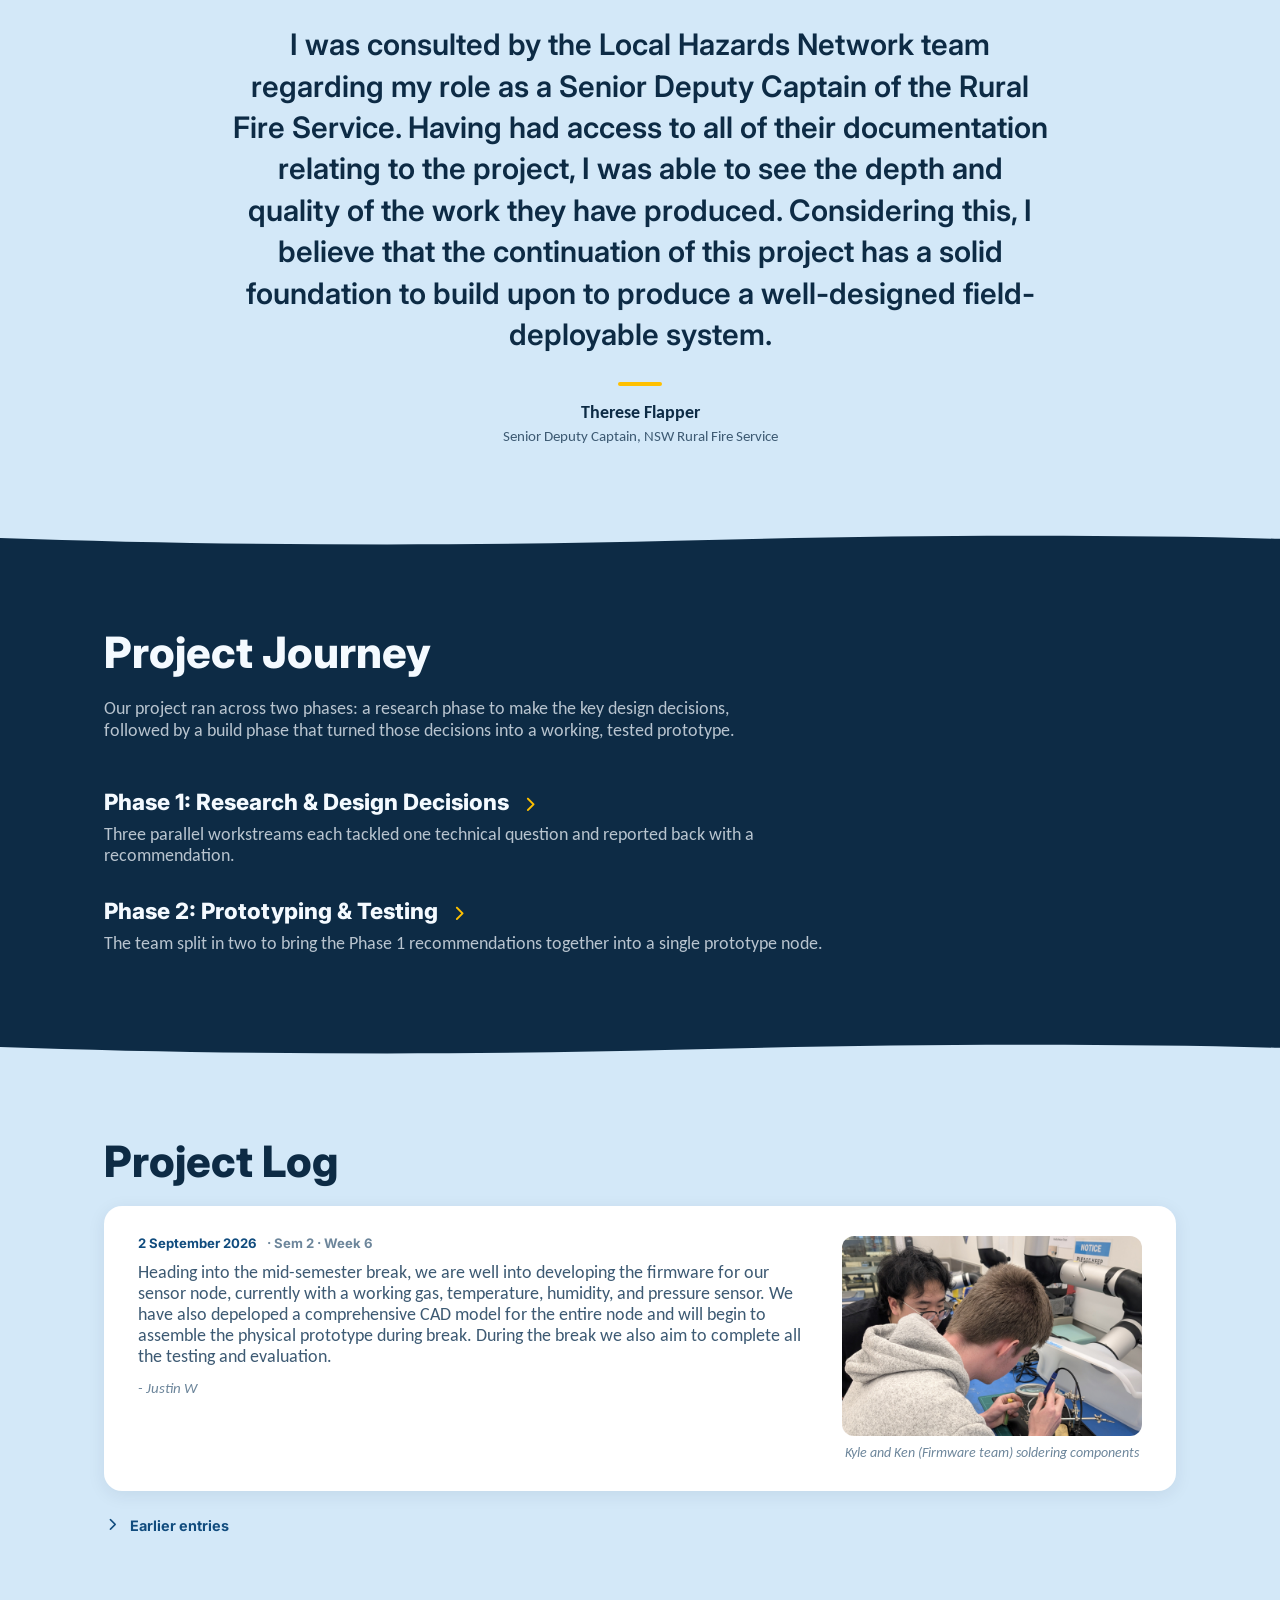
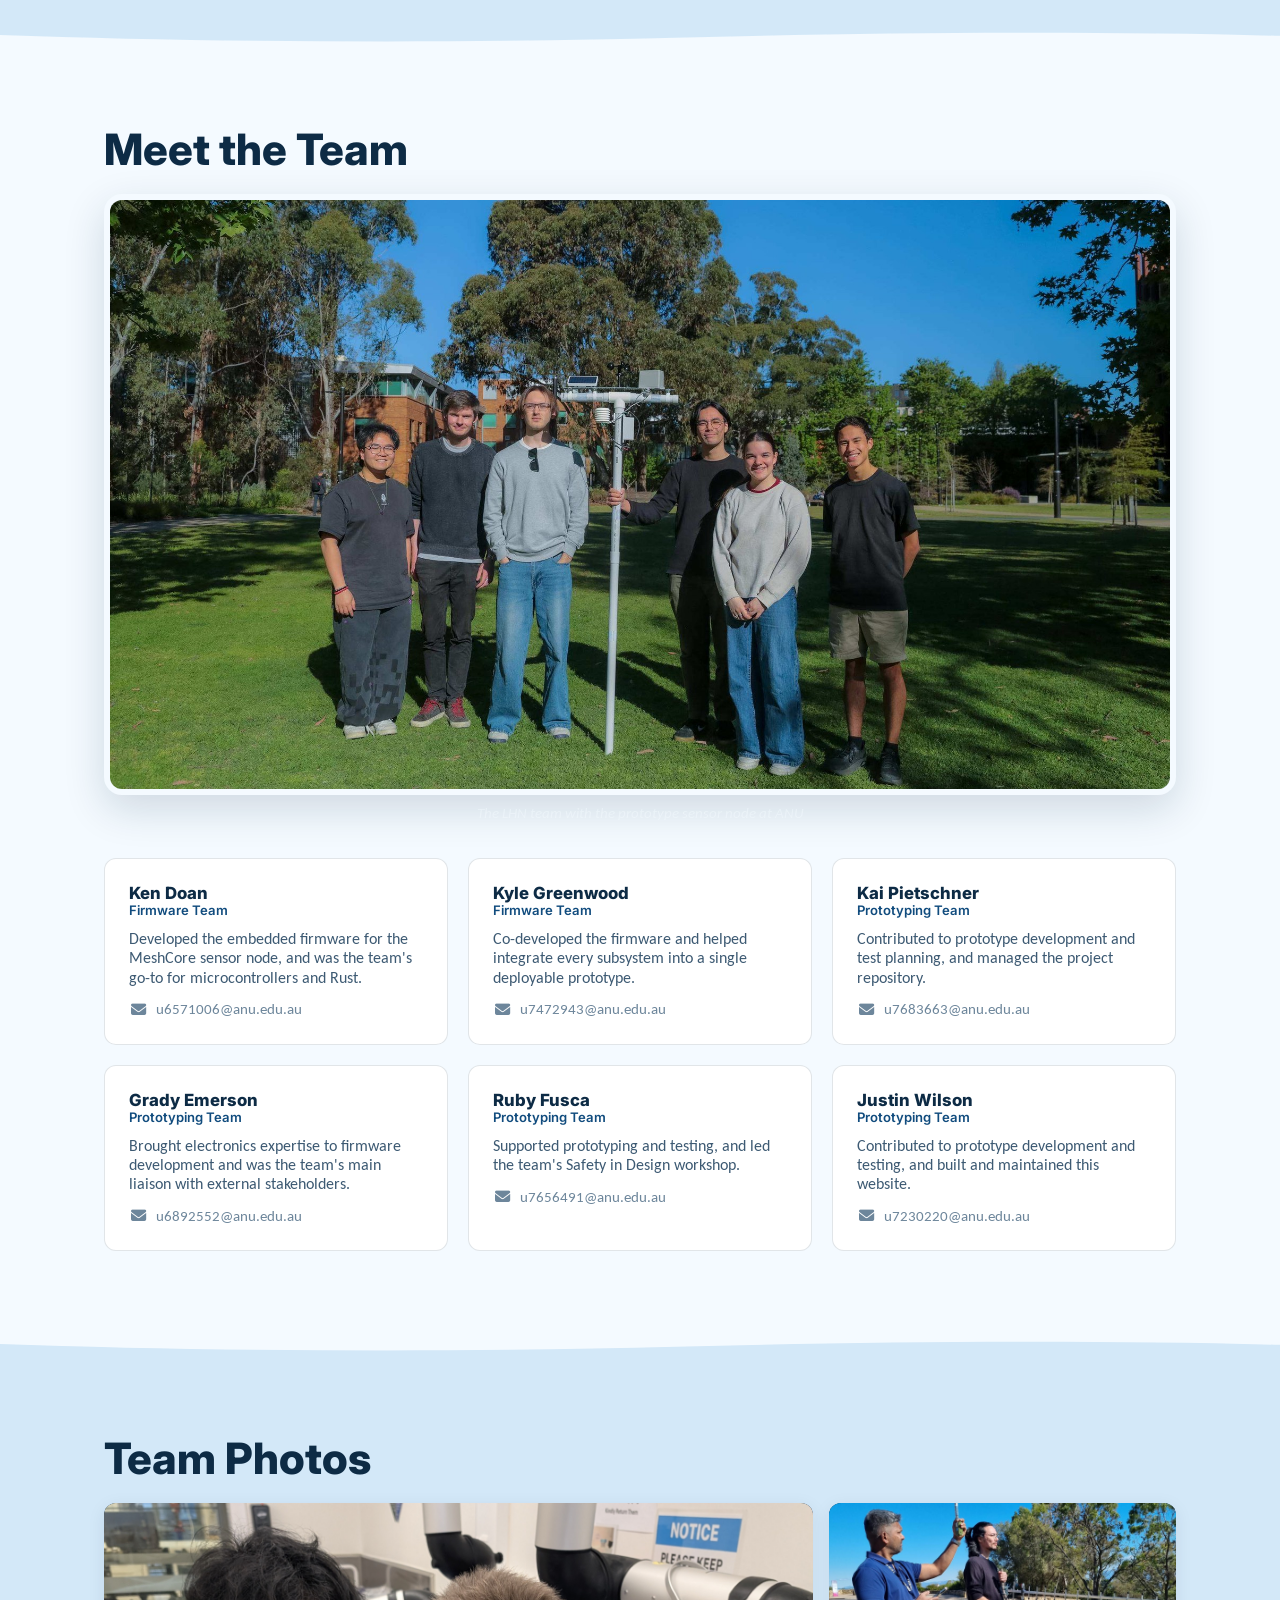
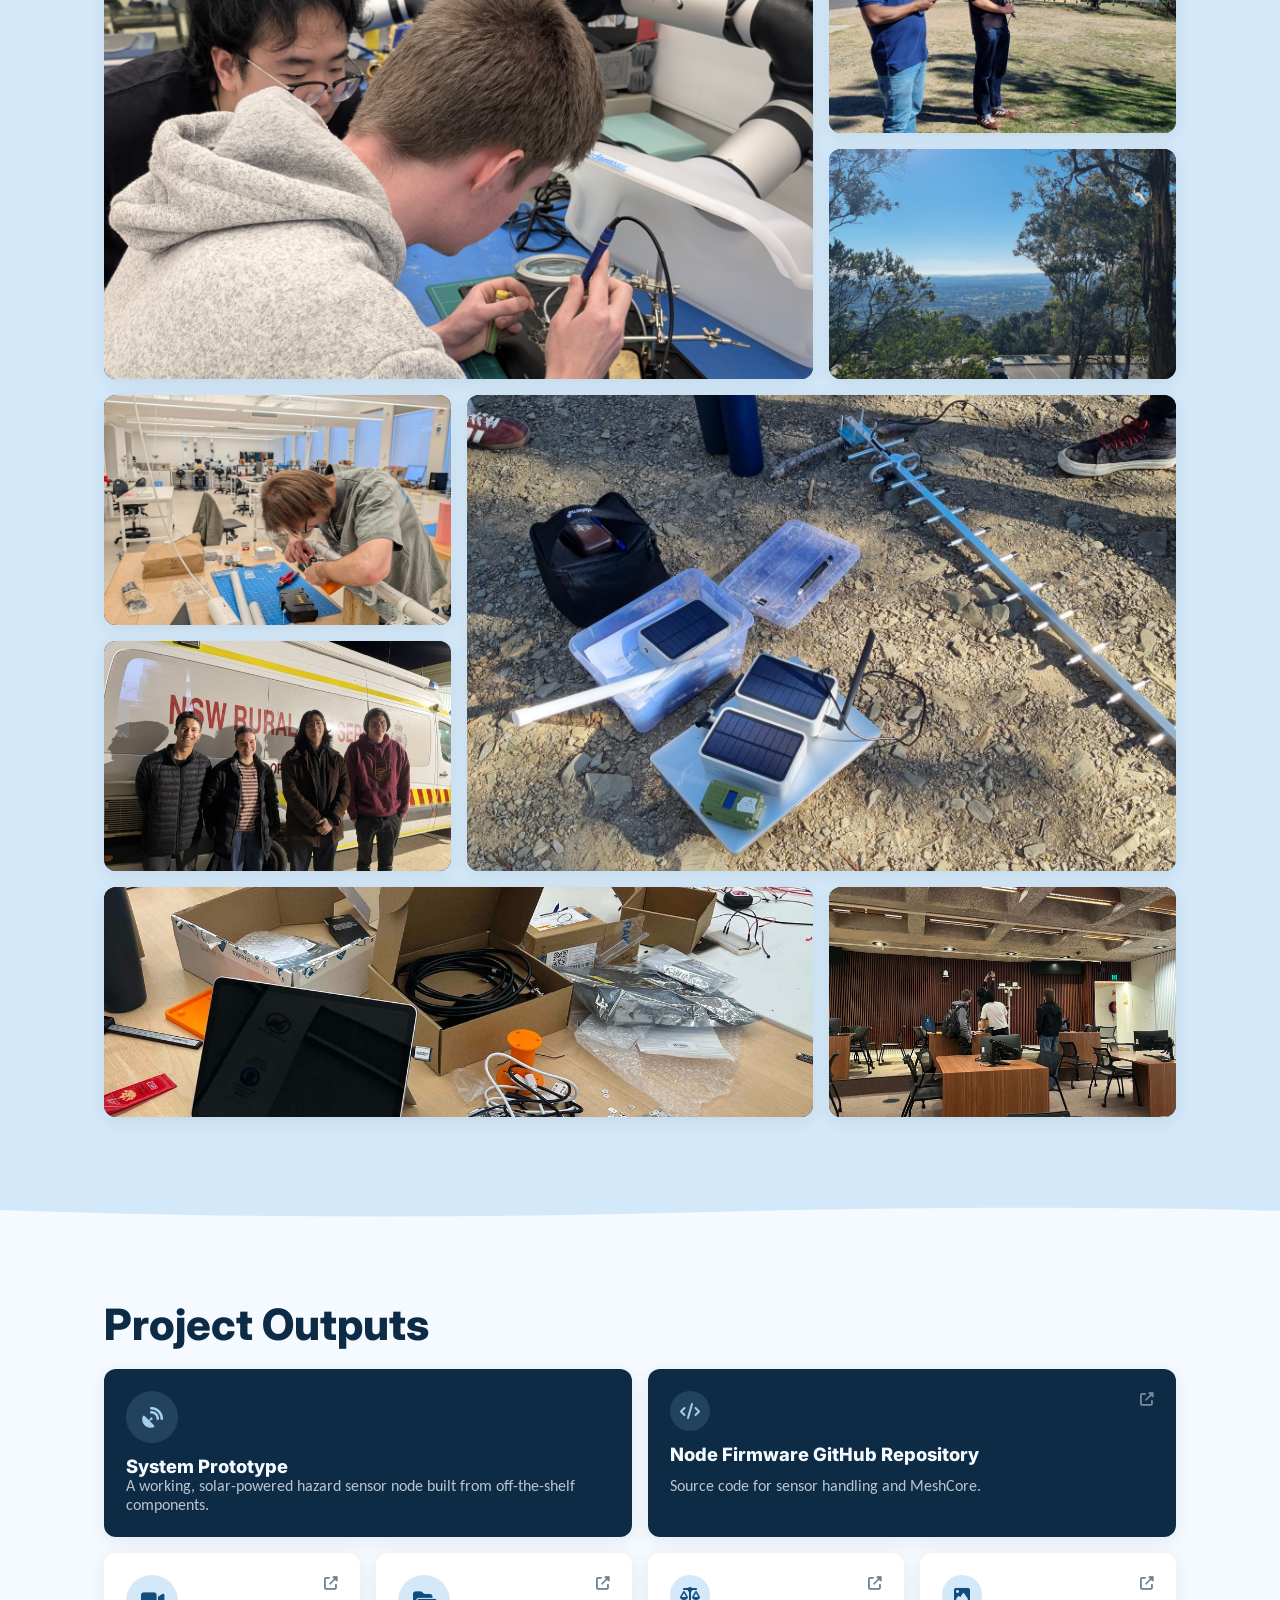
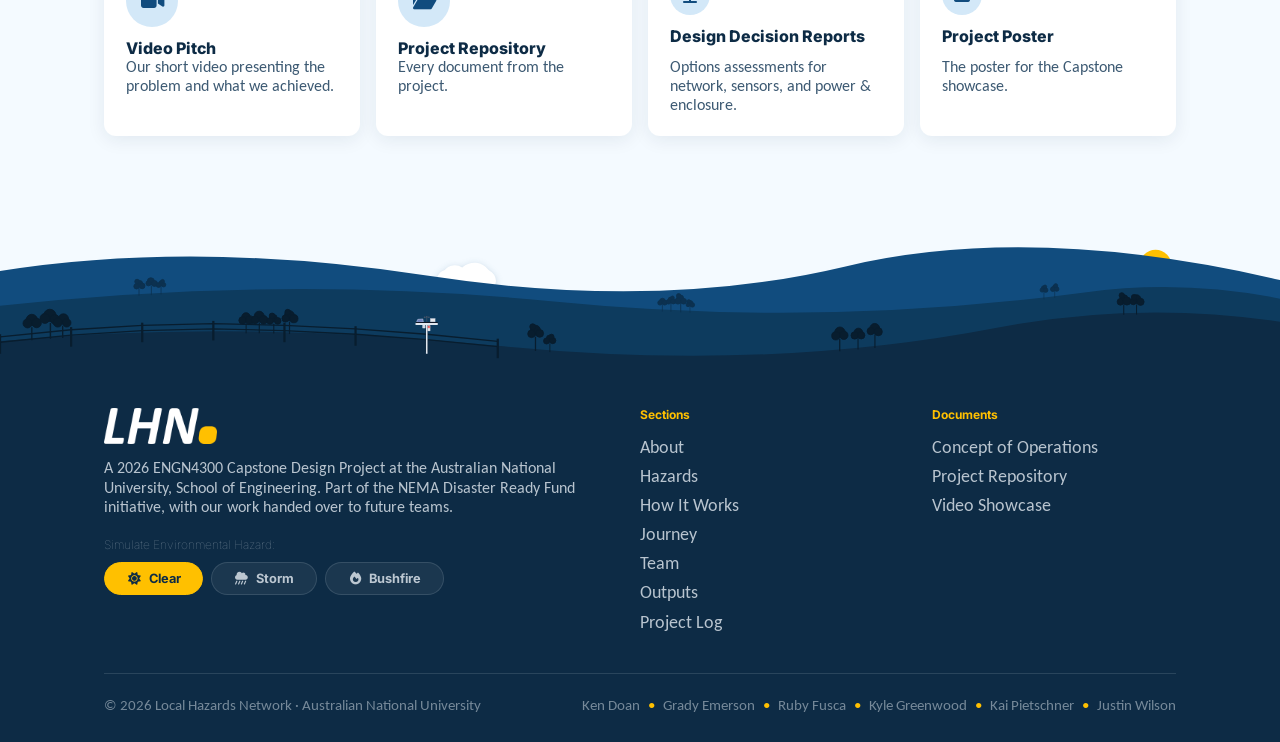
==== commit e9dfca6b: "fix: links and layout of project outputs" ====
--- a/index.html
+++ b/index.html
@@ -392,7 +392,7 @@
         build phase that turned those decisions into a working, tested prototype.
       </p>
 
-      <details class="phase phase--collapsible">
+      <details class="phase phase--collapsible" id="reports">
         <summary>
           <h3>Phase 1: Research &amp; Design Decisions <i class="fa-solid fa-chevron-right phase-chevron" aria-hidden="true"></i></h3>
           <span class="phase-desc">Three parallel workstreams each tackled one technical question and reported back
@@ -411,7 +411,7 @@
               <li>Rust vs. C for embedded development</li>
               <li>ACMA compliance</li>
             </ul>
-            <a href="https://anu365.sharepoint.com/:w:/r/sites/LoRaCapstone/Shared%20Documents/Repository/Workstreams/Network/Network%20Workstream%20Report.docx?d=w121a6819310b4d7c88bce63a03cd1ede&csf=1&web=1&e=pTTzkt"
+            <a href="reports/network-workstream-report.pdf"
               class="ws-link" target="_blank" rel="noopener">Read the report <i
                 class="fa-solid fa-arrow-up-right-from-square" aria-hidden="true"></i></a>
           </div>
@@ -426,7 +426,7 @@
               <li>Rainfall, humidity, temperature and wind sensor assessment</li>
               <li>Component options assessment</li>
             </ul>
-            <a href="https://anu365.sharepoint.com/:w:/r/sites/LoRaCapstone/Shared%20Documents/Repository/Workstreams/Sensors/Sensors%20Workstream%20Report.docx?d=w22f95f7639d1485a9288ef0db2ee2e36&csf=1&web=1&e=c1RvA1"
+            <a href="reports/sensors-workstream-report.pdf"
               class="ws-link" target="_blank" rel="noopener">Read the report <i
                 class="fa-solid fa-arrow-up-right-from-square" aria-hidden="true"></i></a>
           </div>
@@ -440,7 +440,7 @@
               <li>Charging and battery life optimisation</li>
               <li>Weatherproofing and enclosure design</li>
             </ul>
-            <a href="https://anu365.sharepoint.com/:w:/r/sites/LoRaCapstone/Shared%20Documents/Repository/Workstreams/Power%20and%20Enclosure/Power%20%26%20Enclosure%20Workstream%20Report.docx?d=wcfb419bdc56e4f87bb83c0fd8bece541&csf=1&web=1&e=0gGwGI"
+            <a href="reports/power-enclosure-workstream-report.pdf"
               class="ws-link" target="_blank" rel="noopener">Read the report <i
                 class="fa-solid fa-arrow-up-right-from-square" aria-hidden="true"></i></a>
           </div>
@@ -464,7 +464,7 @@
               <li>Low-power sleep states</li>
               <li>MeshCore integration</li>
             </ul>
-            <a href="https://anu365.sharepoint.com/:f:/r/sites/LoRaCapstone/Shared%20Documents/Repository/Prototyping%20%26%20Testing/Firmware?d=w3c4c0ffb26e343fc9ced6c7ab52d782a&csf=1&web=1&e=ly2xQt"
+            <a href="https://anu365.sharepoint.com/:f:/r/sites/LoRaCapstone/Shared%20Documents/Repository/Development%20Workstreams%20(Q3-Q4)/Firmware?d=w3c4c0ffb26e343fc9ced6c7ab52d782a&csf=1&web=1&e=MUCzQc"
               class="ws-link" target="_blank" rel="noopener">Open the team folder <i
                 class="fa-solid fa-arrow-up-right-from-square" aria-hidden="true"></i></a>
           </div>
@@ -479,7 +479,7 @@
               <li>Hardware assembly and integration</li>
               <li>Enclosure and mounting assembly</li>
             </ul>
-            <a href="https://anu365.sharepoint.com/:f:/r/sites/LoRaCapstone/Shared%20Documents/Repository/Prototyping%20%26%20Testing/Prototyping?d=w3ec6bcb610ed41ff9f75e0dd661d0cba&csf=1&web=1&e=VHa8aM"
+            <a href="https://anu365.sharepoint.com/:f:/r/sites/LoRaCapstone/Shared%20Documents/Repository/Development%20Workstreams%20(Q3-Q4)/Prototyping?d=w3ec6bcb610ed41ff9f75e0dd661d0cba&csf=1&web=1&e=PCt3KX"
               class="ws-link" target="_blank" rel="noopener">Open the team folder <i
                 class="fa-solid fa-arrow-up-right-from-square" aria-hidden="true"></i></a>
           </div>
@@ -652,71 +652,52 @@
   <section class="section" id="outputs">
     <div class="container">
       <h2 class="section-title">Project Outputs</h2>
-
+      
       <div class="outputs-grid" role="region" aria-label="Project outputs">
-        <a class="output-item output-item--feature" href="showcase.html">
+        <div class="output-item output-item--feature">
+          <span class="icon-badge icon-badge--soft"><i class="fa-solid fa-satellite-dish" aria-hidden="true"></i></span>
+          <div>
+            <h3>System Prototype</h3>
+            <p>A working, solar-powered hazard sensor node built from off-the-shelf components.</p>
+          </div>
+        </div>
+        <a class="output-item output-item--feature"
+          href="https://github.com/asayi0021/hazard-sensor-network"
+          target="_blank" rel="noopener">
+          <span class="icon-badge icon-badge--sm icon-badge--soft"><i class="fa-solid fa-code" aria-hidden="true"></i></span>
+          <h3>Node Firmware GitHub Repository</h3>
+          <p>Source code for sensor handling and MeshCore.</p>
+        </a>
+        <a class="output-item" href="showcase.html">
           <span class="icon-badge icon-badge--soft"><i class="fa-solid fa-video" aria-hidden="true"></i></span>
           <div>
-            <h3>Video Showcase</h3>
-            <p>Our short video presenting the problem, the node and what we achieved.</p>
+            <h3>Video Pitch</h3>
+            <p>Our short video presenting the problem and what we achieved.</p>
           </div>
         </a>
-        <a class="output-item output-item--feature"
+        <a class="output-item"
           href="https://anu365.sharepoint.com/:f:/r/sites/LoRaCapstone/Shared%20Documents/Repository?csf=1&web=1&e=XXRxaj"
           target="_blank" rel="noopener">
           <span class="icon-badge icon-badge--soft"><i class="fa-solid fa-folder-open" aria-hidden="true"></i></span>
           <div>
             <h3>Project Repository</h3>
-            <p>Every document, code file and design file from the project, in one place.</p>
+            <p>Every document from the project.</p>
           </div>
         </a>
 
         <a class="output-item"
-          href="https://anu365.sharepoint.com/:w:/r/sites/LoRaCapstone/Shared%20Documents/Repository/Audits/Audit%203/Concept%20of%20Operations.docx?d=w435b33f3d20447d0b489eeda4df4c07a&csf=1&web=1&e=invOeD"
-          target="_blank" rel="noopener">
-          <span class="icon-badge icon-badge--sm icon-badge--soft"><i class="fa-solid fa-file-lines" aria-hidden="true"></i></span>
-          <h3>Concept of Operations</h3>
-          <p>Scope, objectives, stakeholders and system overview.</p>
-        </a>
-        <a class="output-item"
-          href="https://anu365.sharepoint.com/:w:/r/sites/LoRaCapstone/Shared%20Documents/Repository/Audits/Audit%203/Project%20Management%20Plan.docx?d=wcec34d4b68cb498db50d974a03d2ab06&csf=1&web=1&e=R9FOJq"
-          target="_blank" rel="noopener">
-          <span class="icon-badge icon-badge--sm icon-badge--soft"><i class="fa-solid fa-list-check" aria-hidden="true"></i></span>
-          <h3>Project Management Plan</h3>
-          <p>WBS, schedule, budget, risk register and communications.</p>
-        </a>
-        <a class="output-item"
-          href="https://anu365.sharepoint.com/:f:/r/sites/LoRaCapstone/Shared%20Documents/Repository/Workstreams?csf=1&web=1&e=r7MePo"
-          target="_blank" rel="noopener">
+          href="#reports">
           <span class="icon-badge icon-badge--sm icon-badge--soft"><i class="fa-solid fa-scale-balanced" aria-hidden="true"></i></span>
           <h3>Design Decision Reports</h3>
           <p>Options assessments for network, sensors, and power &amp; enclosure.</p>
         </a>
-        <a class="output-item"
-          href="https://anu365.sharepoint.com/:f:/r/sites/LoRaCapstone/Shared%20Documents/Repository/Prototyping%20%26%20Testing/Firmware?d=w3c4c0ffb26e343fc9ced6c7ab52d782a&csf=1&web=1&e=ly2xQt"
-          target="_blank" rel="noopener">
-          <span class="icon-badge icon-badge--sm icon-badge--soft"><i class="fa-solid fa-code" aria-hidden="true"></i></span>
-          <h3>Node Firmware</h3>
-          <p>Source code for sensor handling, power management and MeshCore.</p>
-        </a>
-
-        <div class="output-item output-item--feature">
-          <span class="icon-badge icon-badge--soft"><i class="fa-solid fa-satellite-dish" aria-hidden="true"></i></span>
-          <div>
-            <h3>System Prototype</h3>
-            <p>A working, solar-powered hazard sensor node built from off-the-shelf components.</p>
-          </div>
-        </div>
-        <div class="output-item">
-          <span class="icon-badge icon-badge--sm icon-badge--soft"><i class="fa-solid fa-book" aria-hidden="true"></i></span>
-          <h3>Handover Documentation</h3>
-          <p>Everything the next capstone team needs to pick up where we left off.</p>
-        </div>
-        <div class="output-item">
+        
+
+        <a class="output-item" href="images/poster/poster.png" target="_blank" rel="noopener">
           <span class="icon-badge icon-badge--sm icon-badge--soft"><i class="fa-solid fa-image" aria-hidden="true"></i></span>
           <h3>Project Poster</h3>
-          <p>A one-page visual summary for the capstone exhibition.</p>
-        </div>
+          <p>The poster for the Capstone showcase.</p>
+        </a>
       </div>
     </div>
   </section>
@@ -811,6 +792,15 @@
       });
     });
 
+    // Links that point at a collapsible section open it as the page scrolls there
+    document.querySelectorAll('a[href^="#"]').forEach(function (link) {
+      var target = document.getElementById(link.getAttribute('href').slice(1));
+      if (!target || target.tagName !== 'DETAILS') return;
+      link.addEventListener('click', function () {
+        target.open = true;
+      });
+    });
+
     // Offset the sticky navbar below the audit banner while it is shown
     (function () {
       const banner = document.getElementById('audit-banner');
--- a/css/style.css
+++ b/css/style.css
@@ -198,7 +198,8 @@
   color: var(--blue);
 }
 
-.output-item--feature .icon-badge--soft {
+.output-item--feature .icon-badge--soft,
+.output-item--blue .icon-badge--soft {
   background: rgba(165, 207, 238, 0.14);
   color: var(--sky);
 }
@@ -1200,20 +1201,32 @@
   background: var(--navy);
 }
 
+/* Blue card: same dark styling as the feature card, but normal width */
+.output-item--blue {
+  background: var(--navy);
+}
+
+.output-item--feature h3,
+.output-item--blue h3 {
+  color: var(--white);
+}
+
 .output-item--feature h3 {
-  color: var(--white);
   font-size: 1.15rem;
 }
 
-.output-item--feature p {
+.output-item--feature p,
+.output-item--blue p {
   color: var(--on-dark-muted);
 }
 
-a.output-item--feature::after {
+a.output-item--feature::after,
+a.output-item--blue::after {
   color: var(--on-dark-faint);
 }
 
-a.output-item--feature:hover::after {
+a.output-item--feature:hover::after,
+a.output-item--blue:hover::after {
   color: var(--yellow);
 }
 
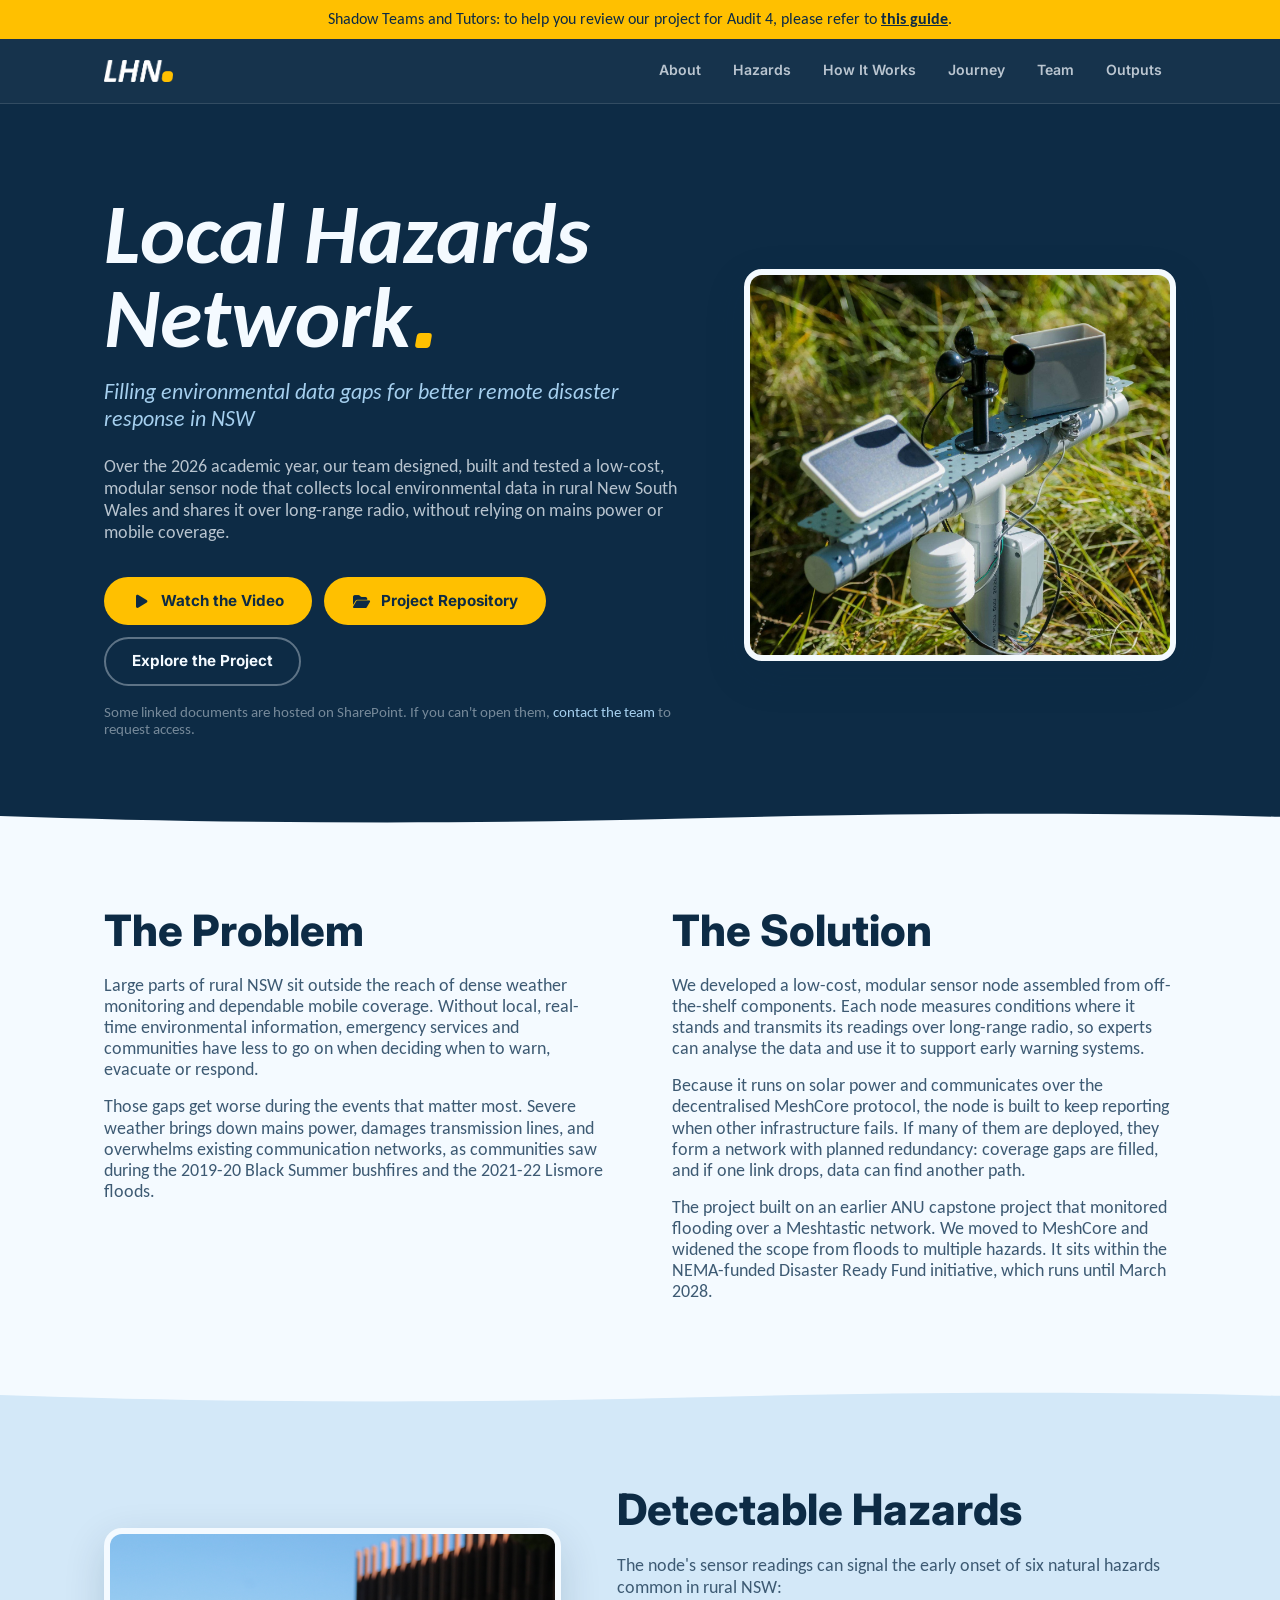
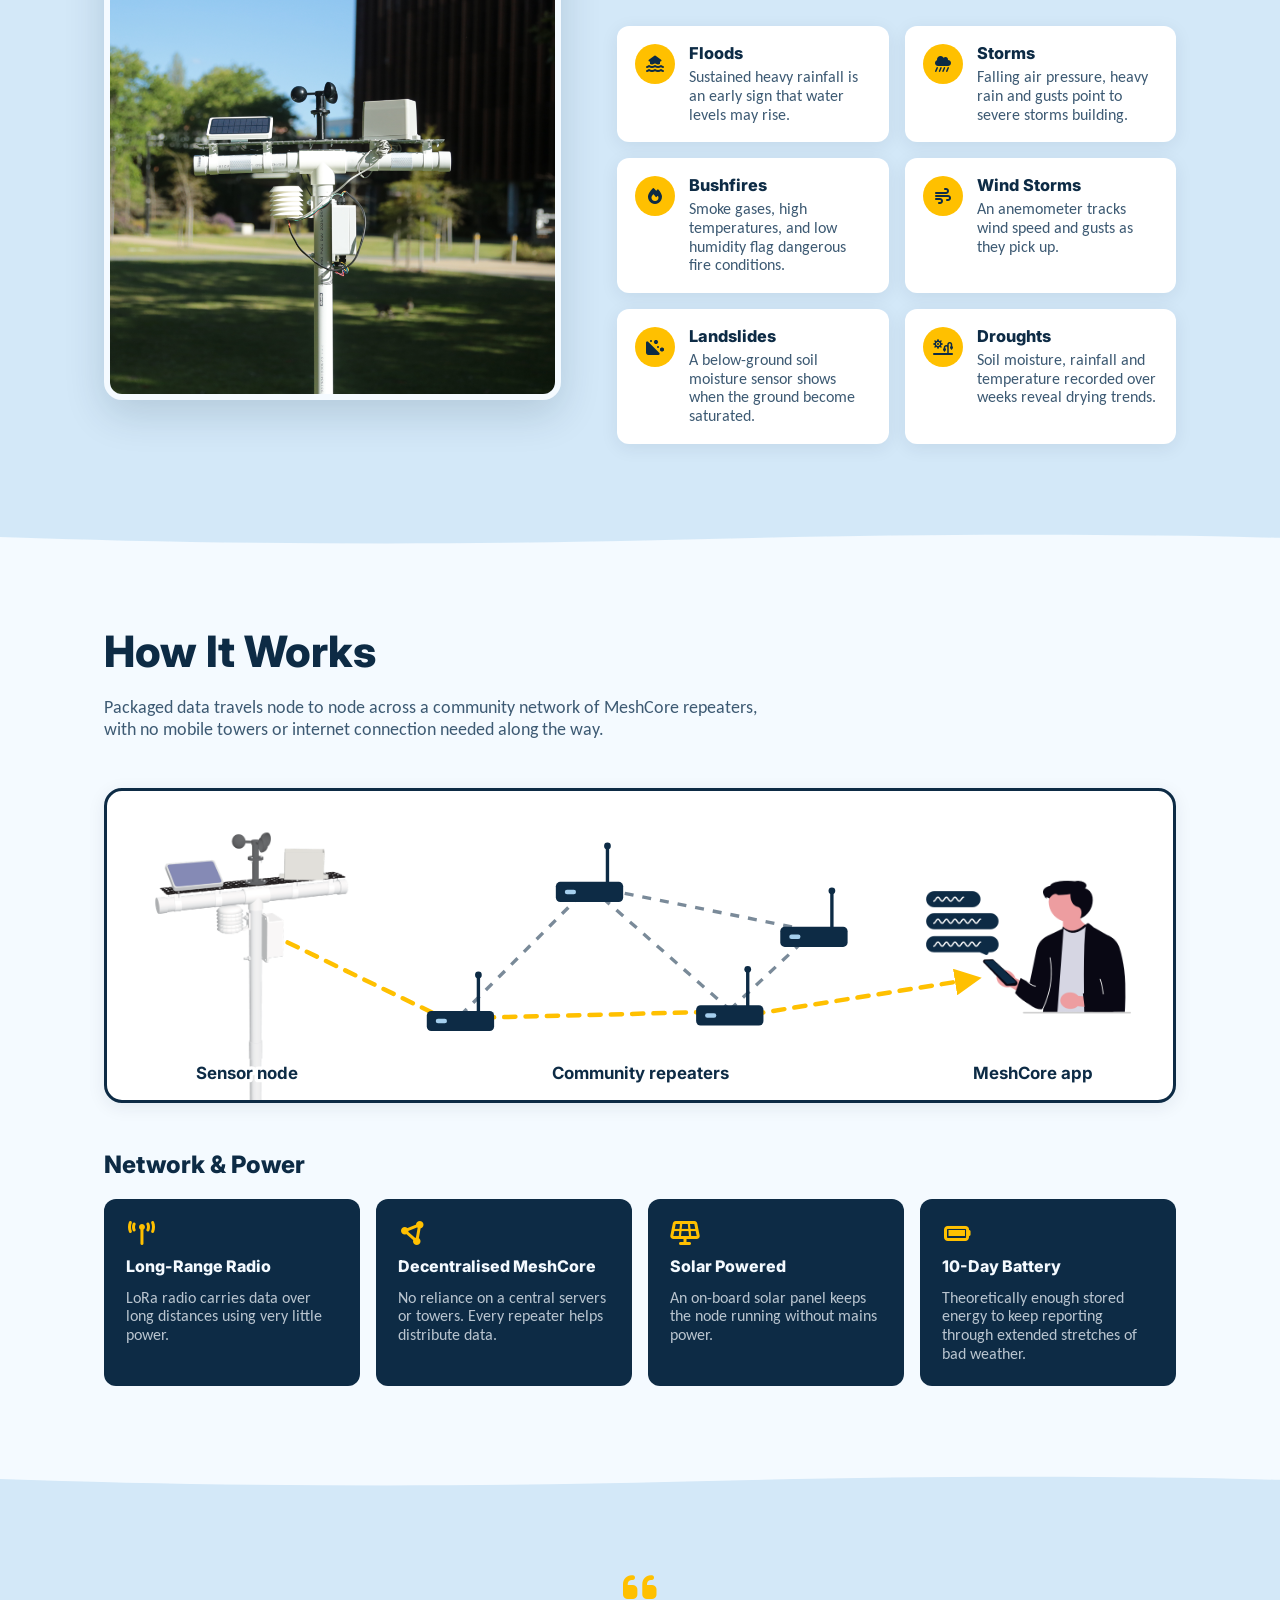
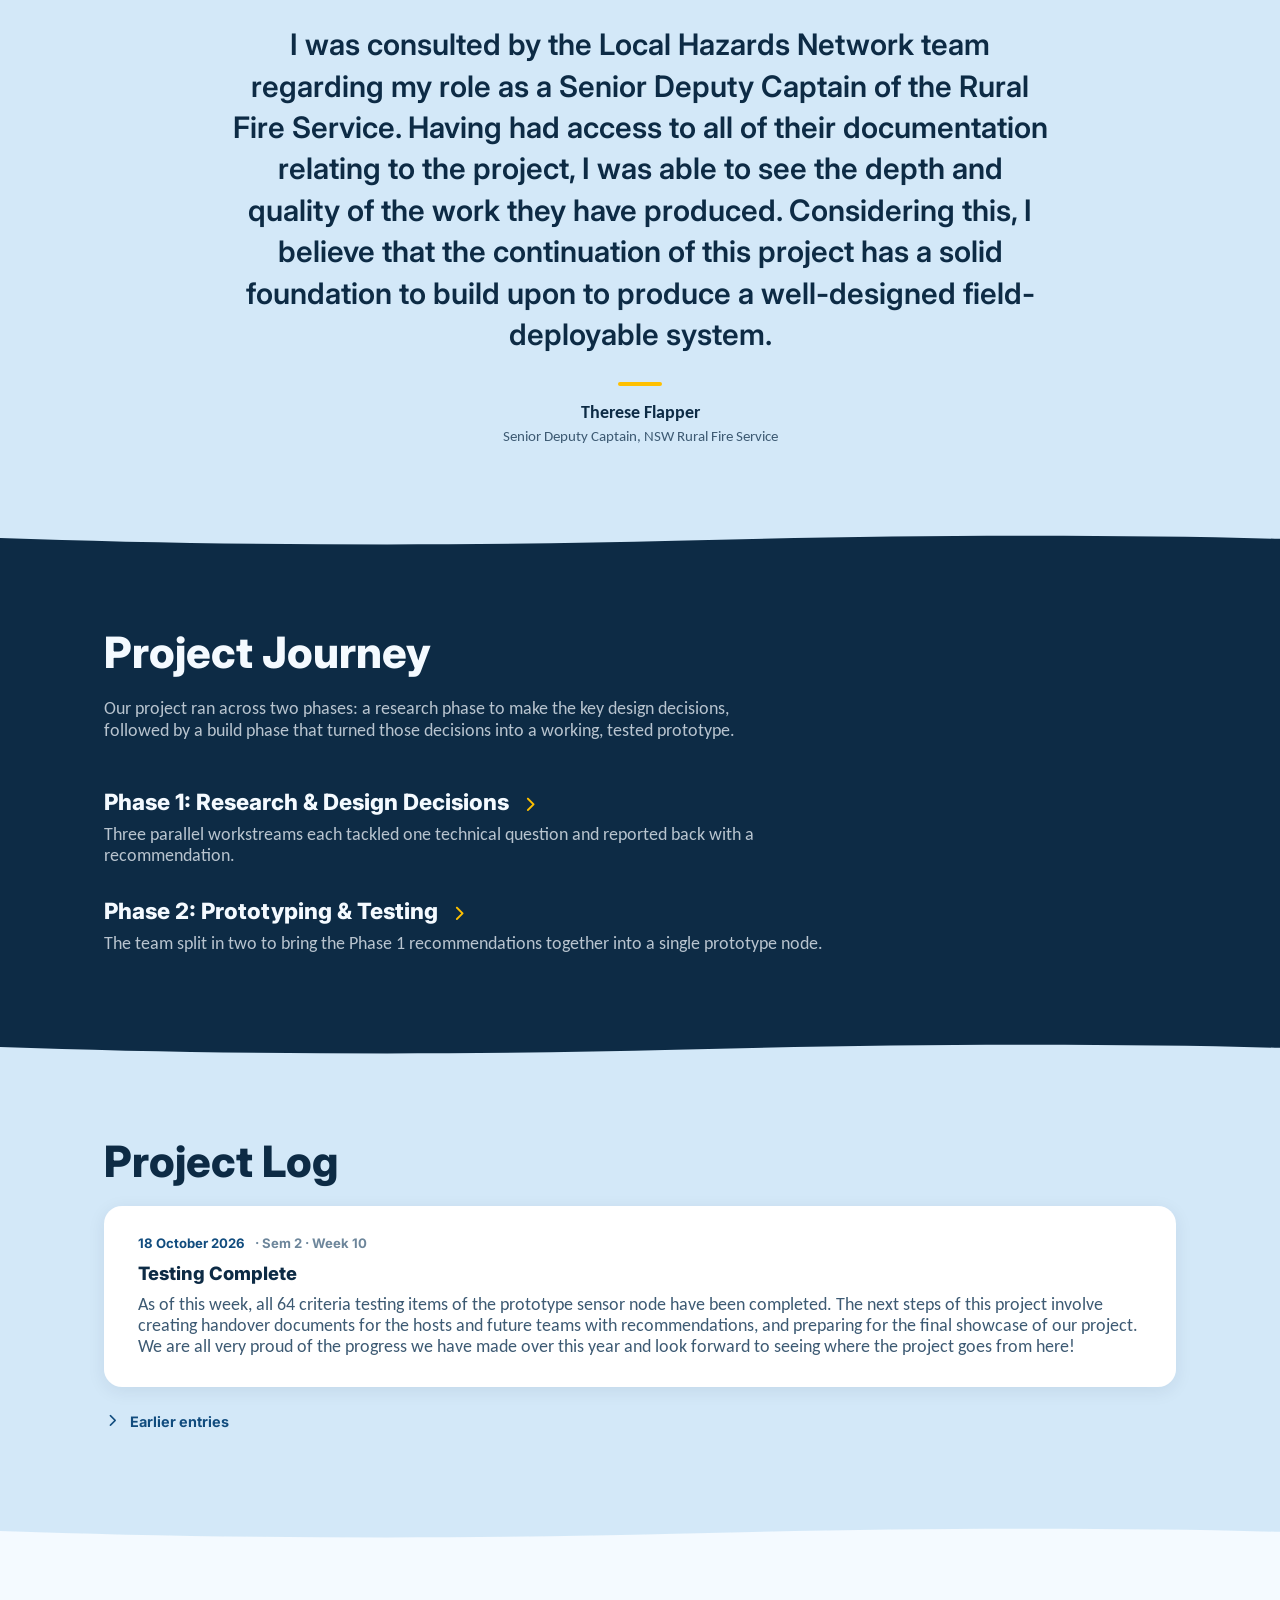
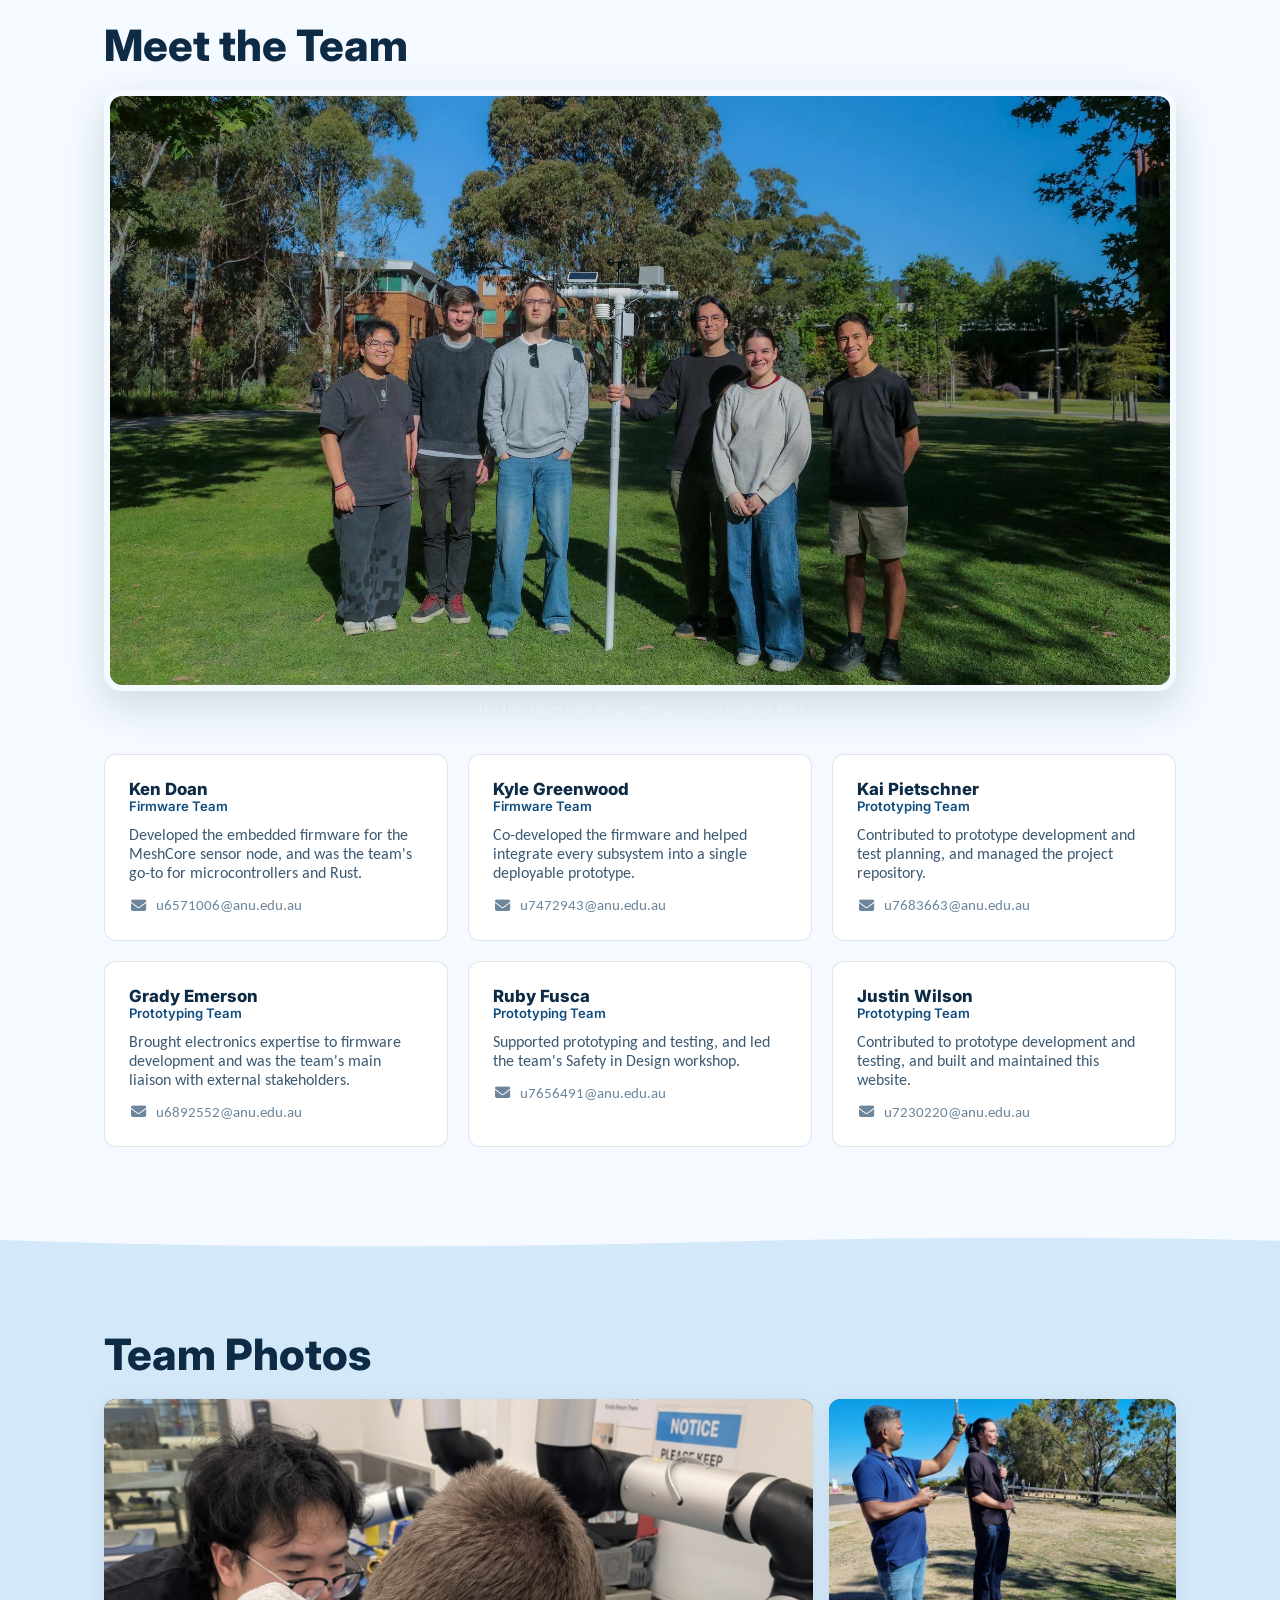
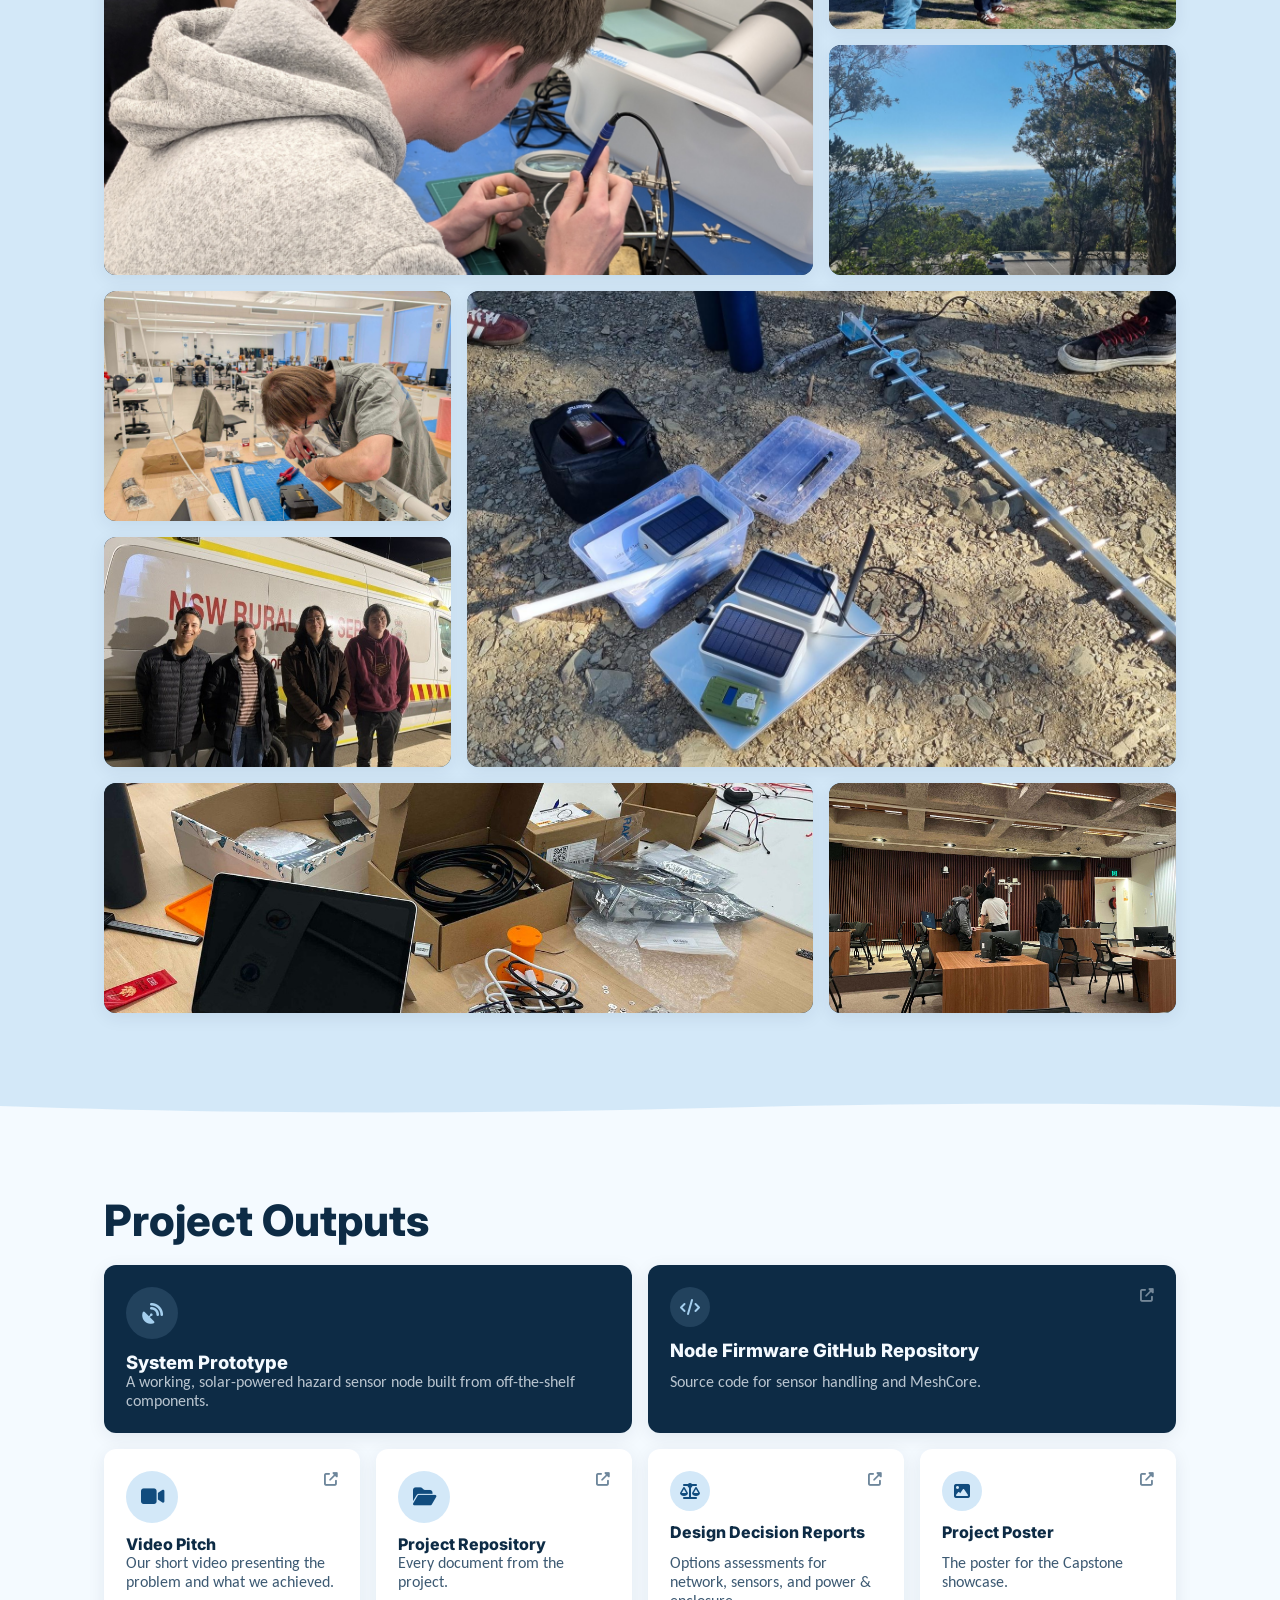
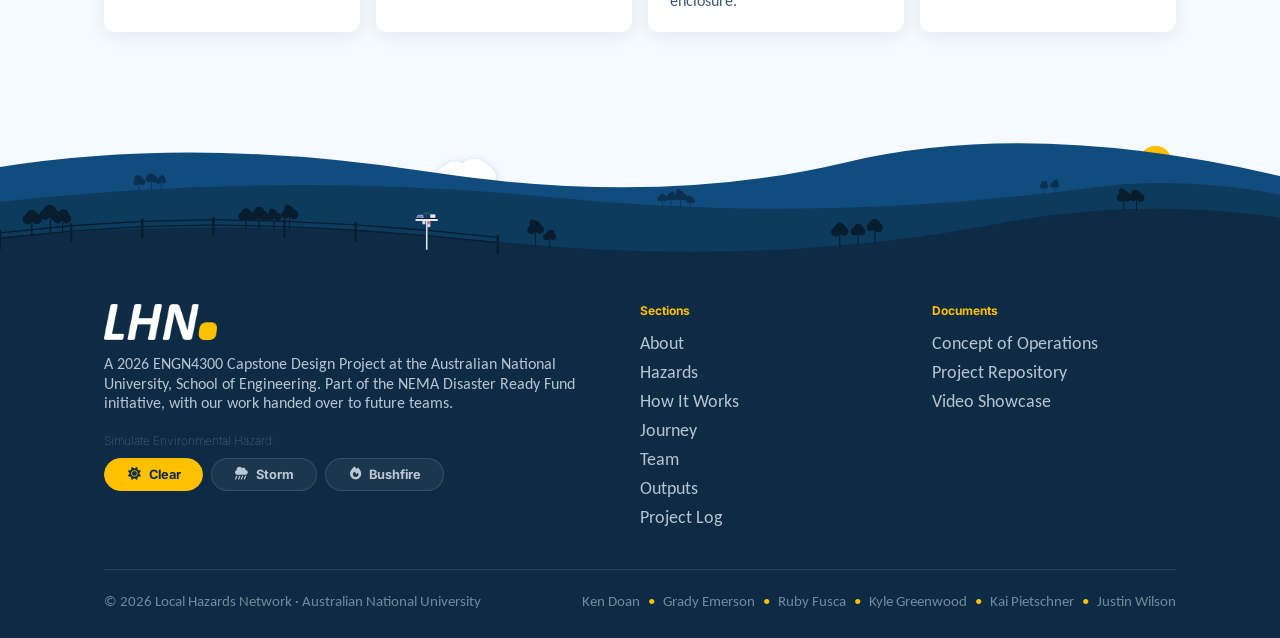
==== commit 12fca7dc: "feat: add updates" ====
--- a/index.html
+++ b/index.html
@@ -730,7 +730,6 @@
                 </div>
                 ${update.title ? `<h3 class="update-title">${update.title}</h3>` : ''}
                 <p class="update-body">${update.body}</p>
-                ${update.author ? `<div class="update-author">- ${update.author}</div>` : ''}
               </div>
               ${imageHTML}
             </div>
--- a/css/style.css
+++ b/css/style.css
@@ -1025,6 +1025,9 @@
 }
 
 .update-image-wrap img {
+  width: 100%;
+  aspect-ratio: 4 / 3;
+  object-fit: cover;
   border-radius: var(--radius-sm);
 }
 
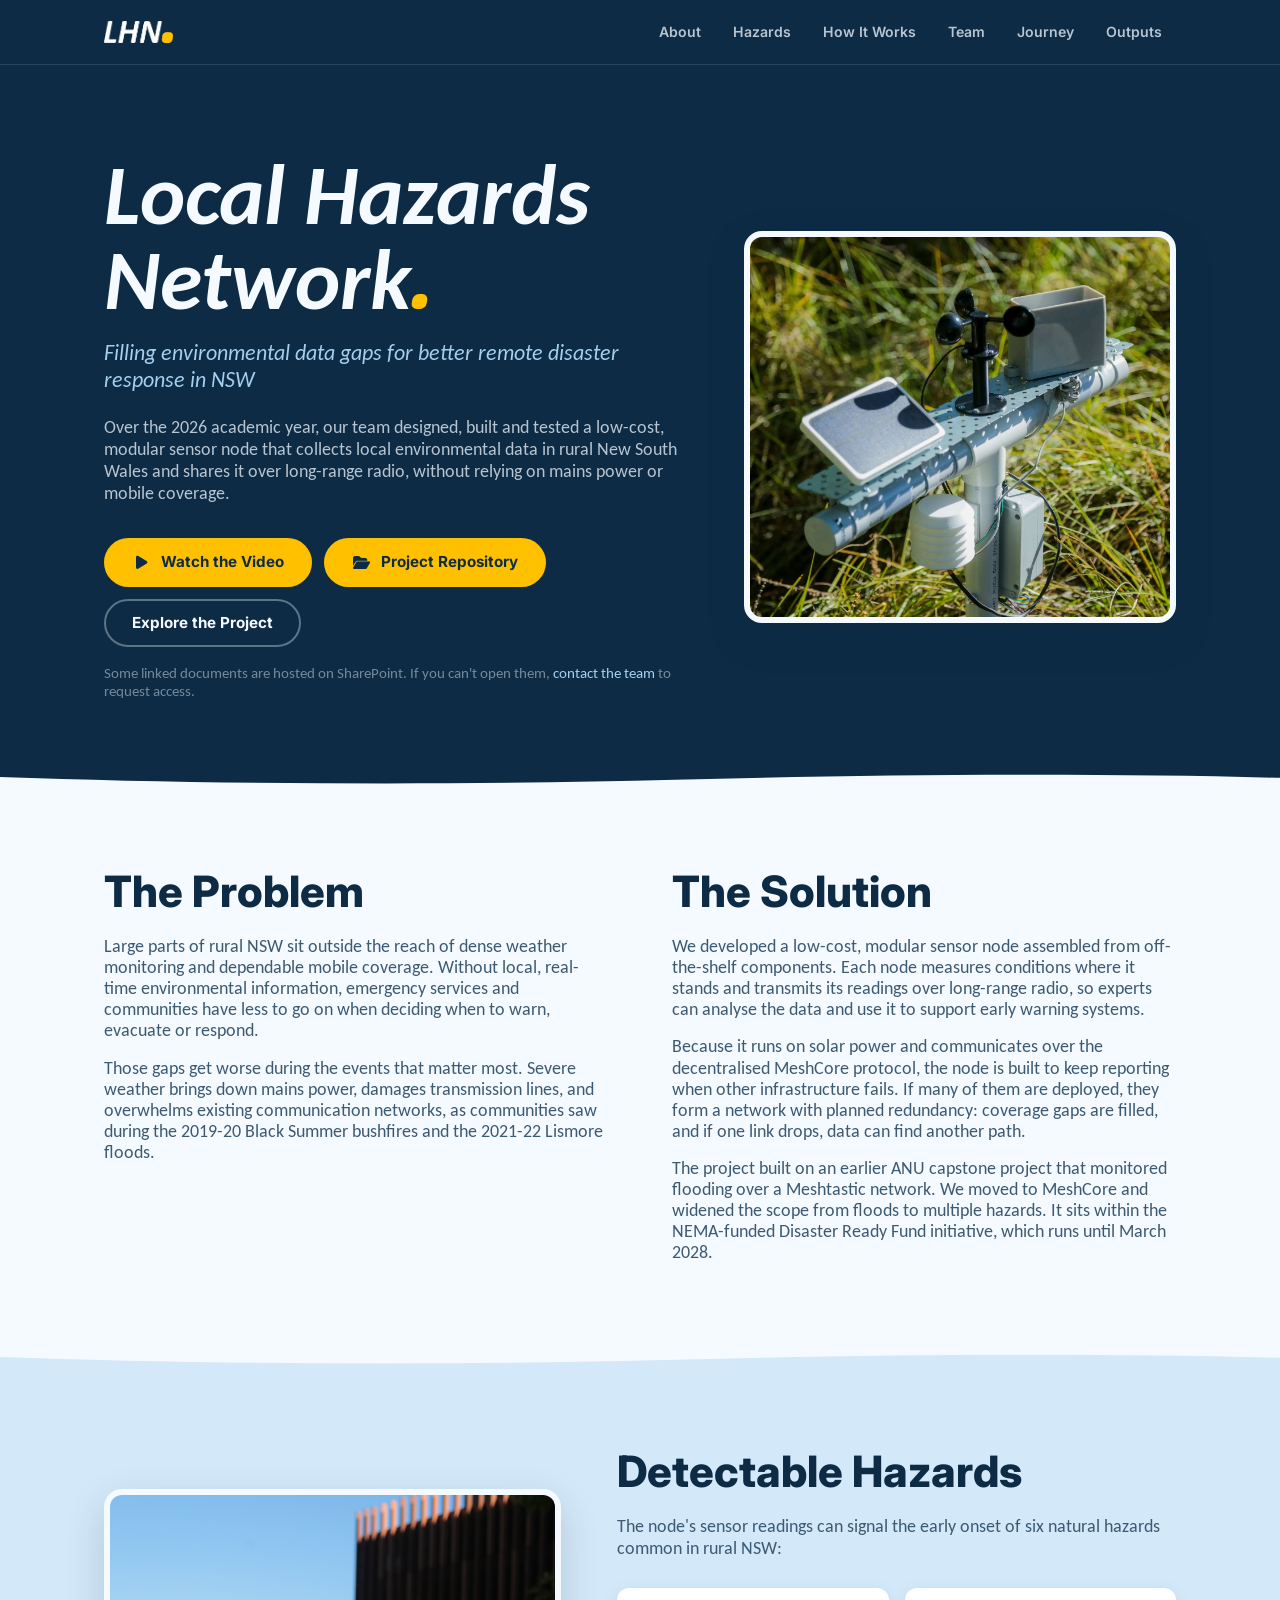
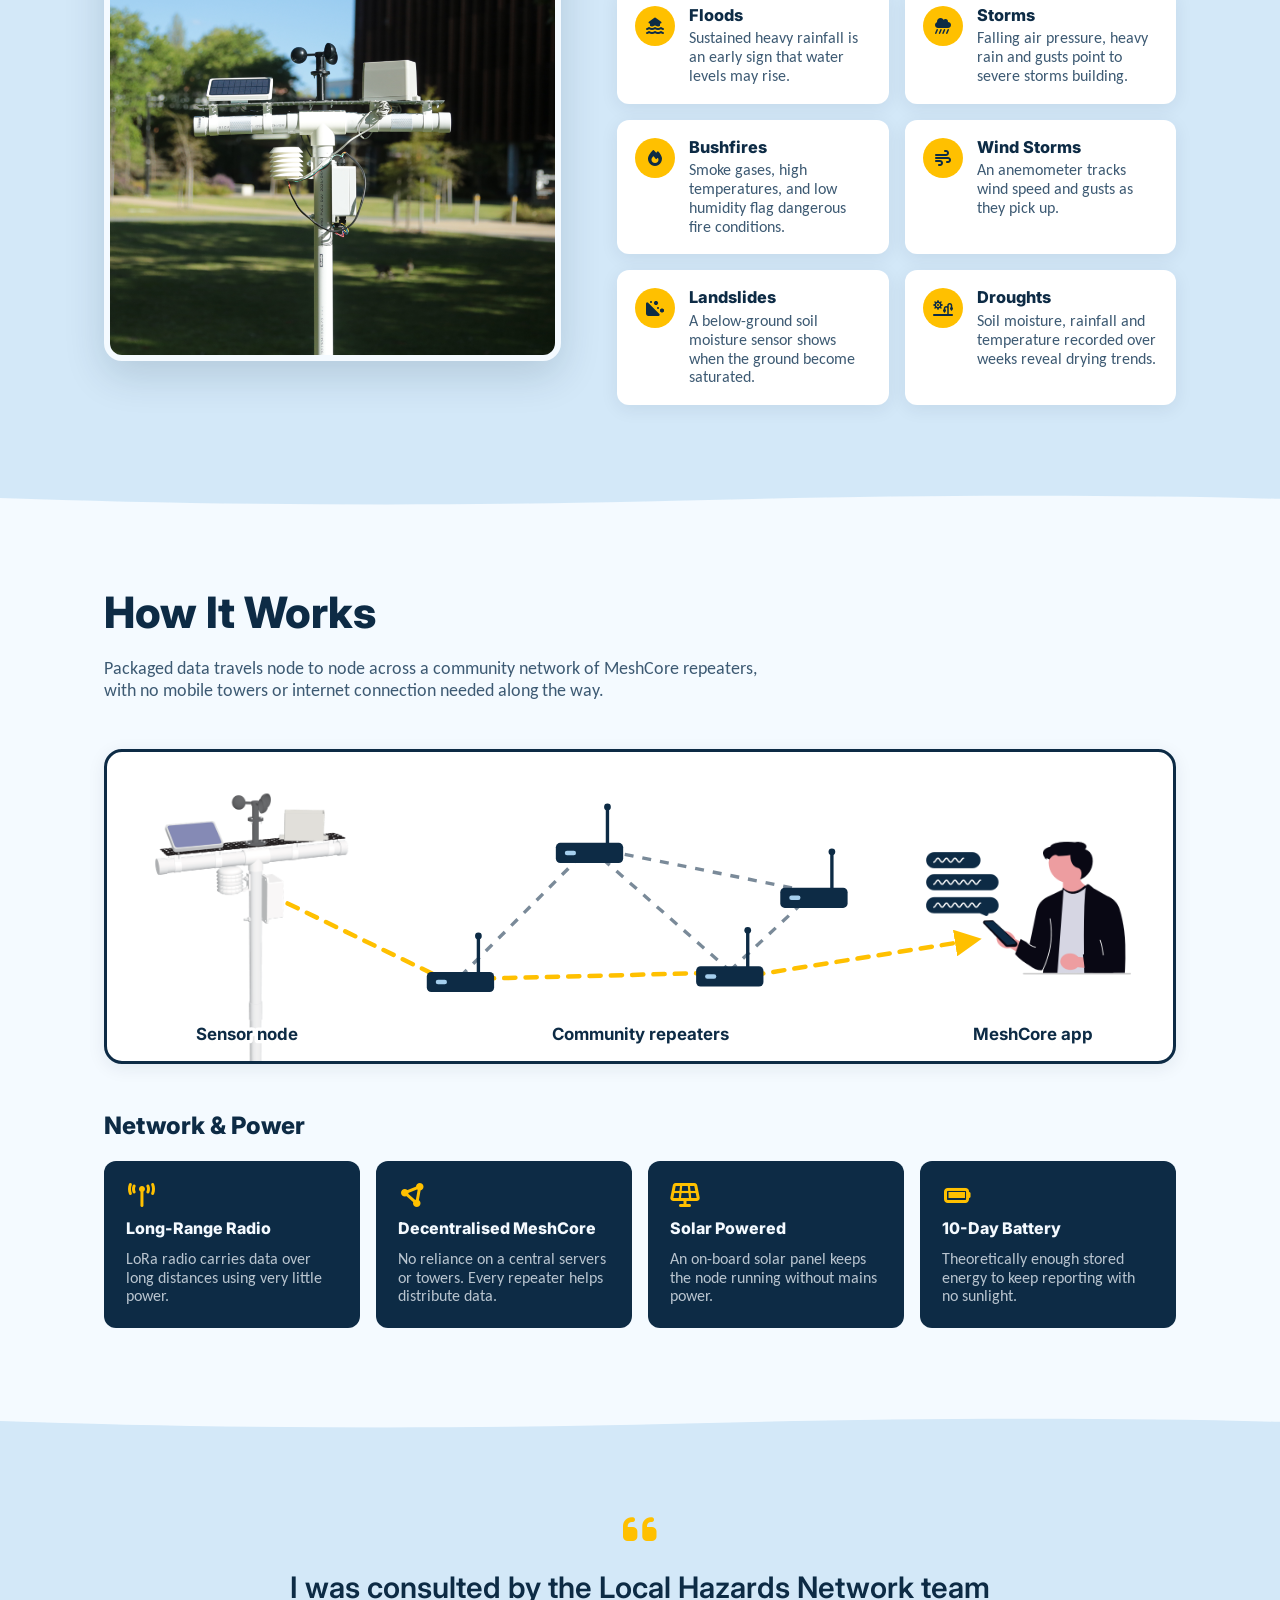
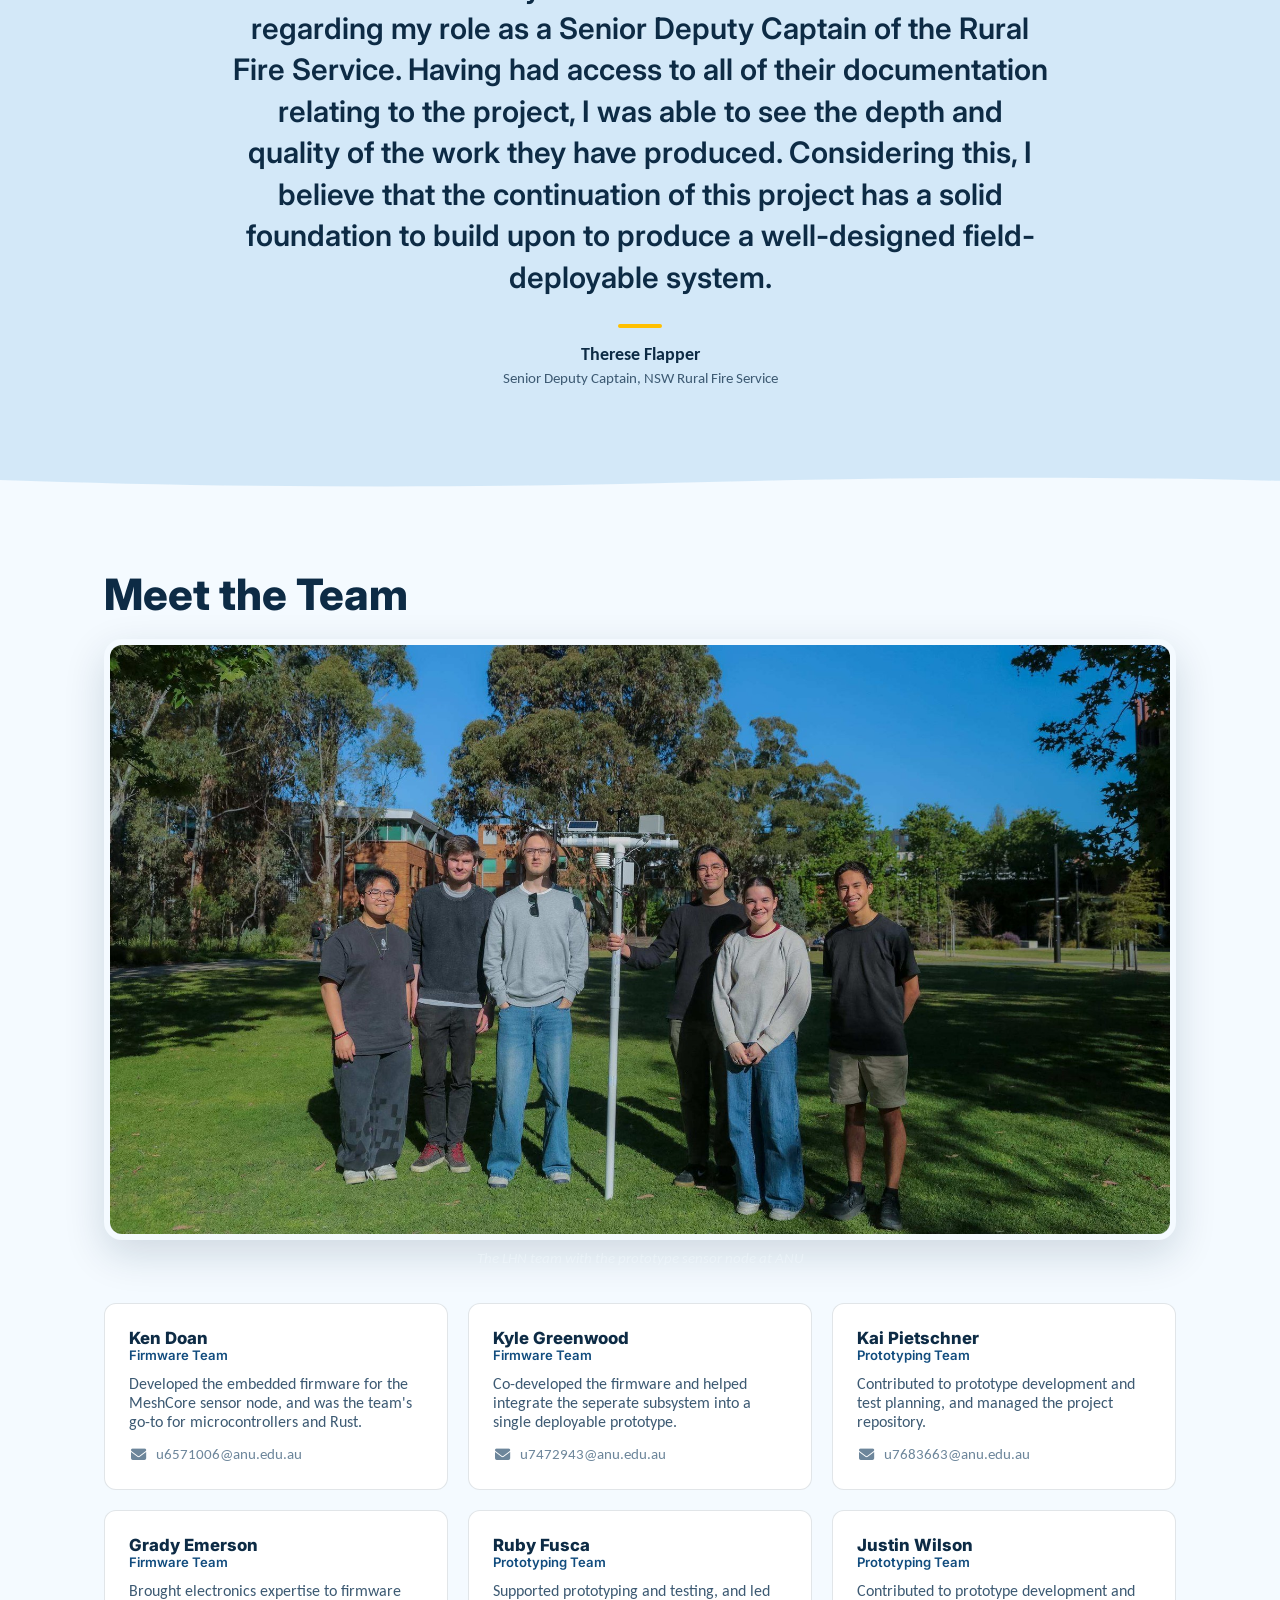
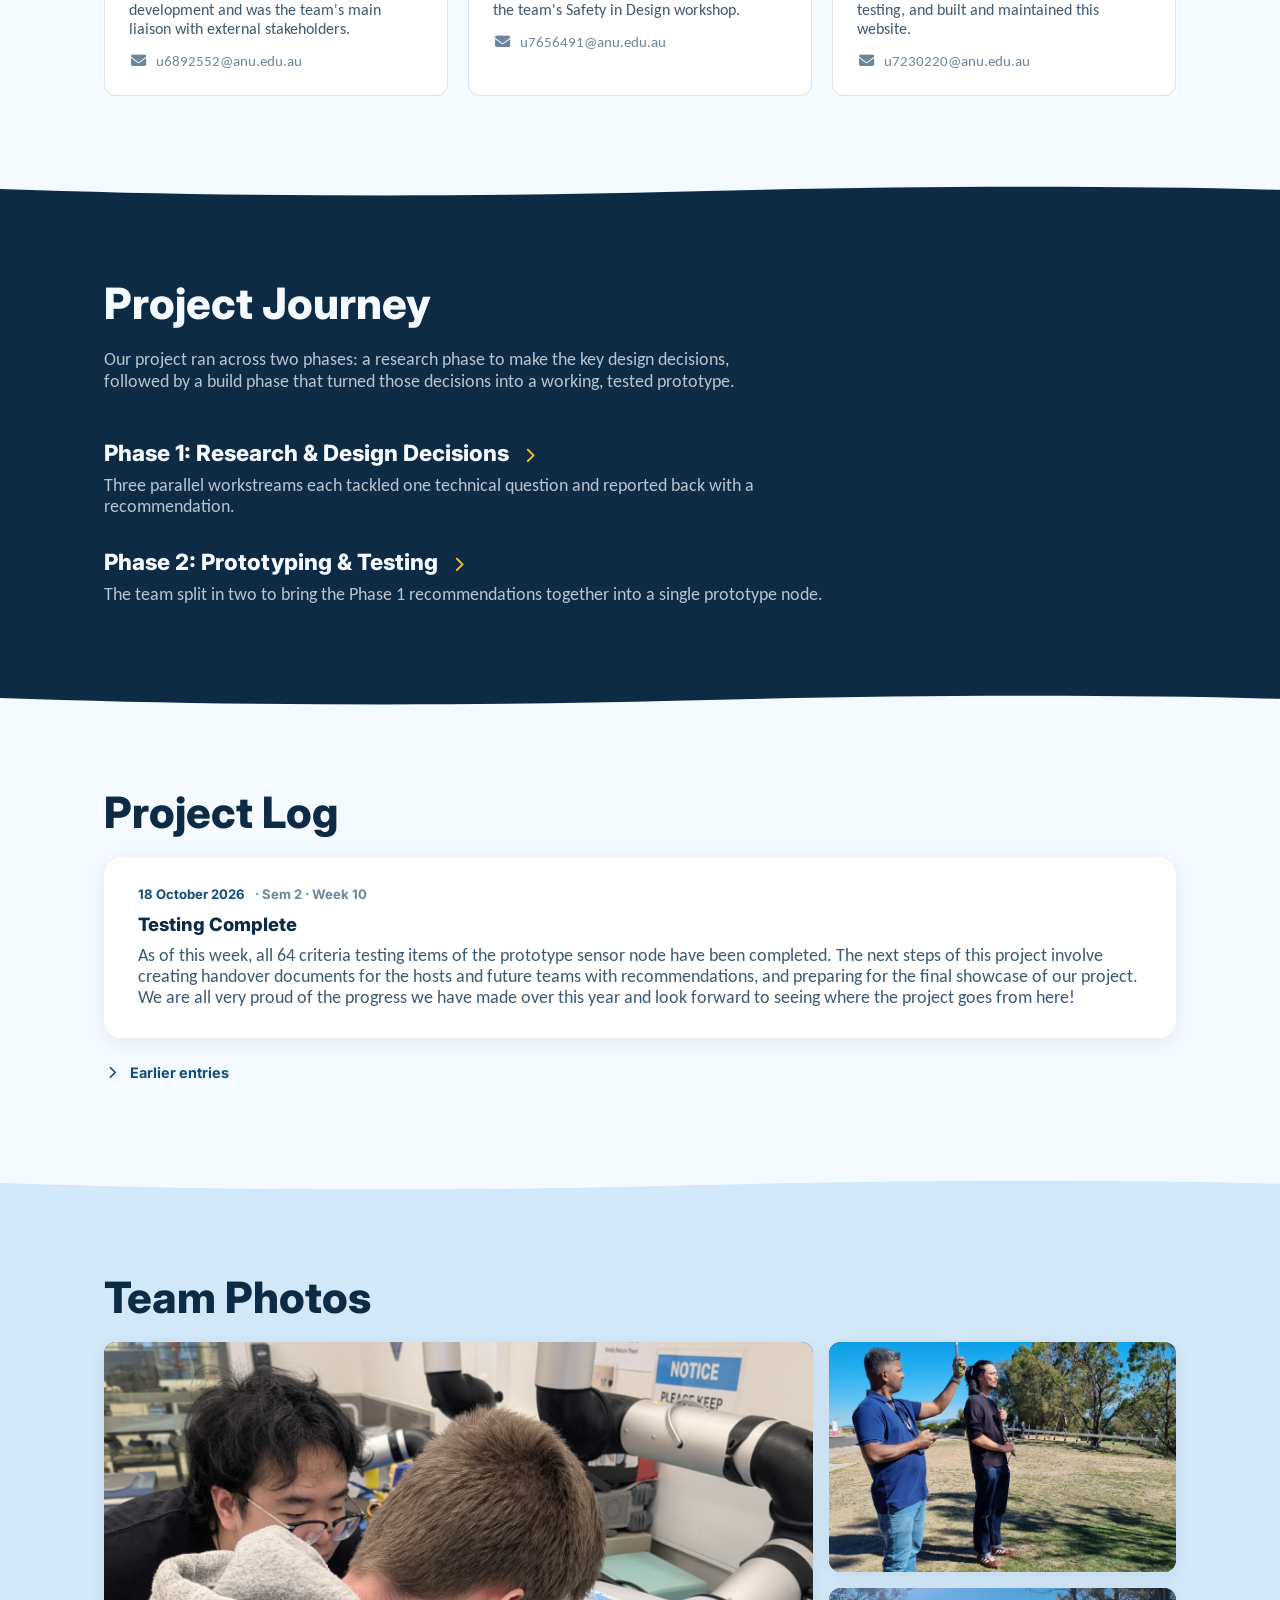
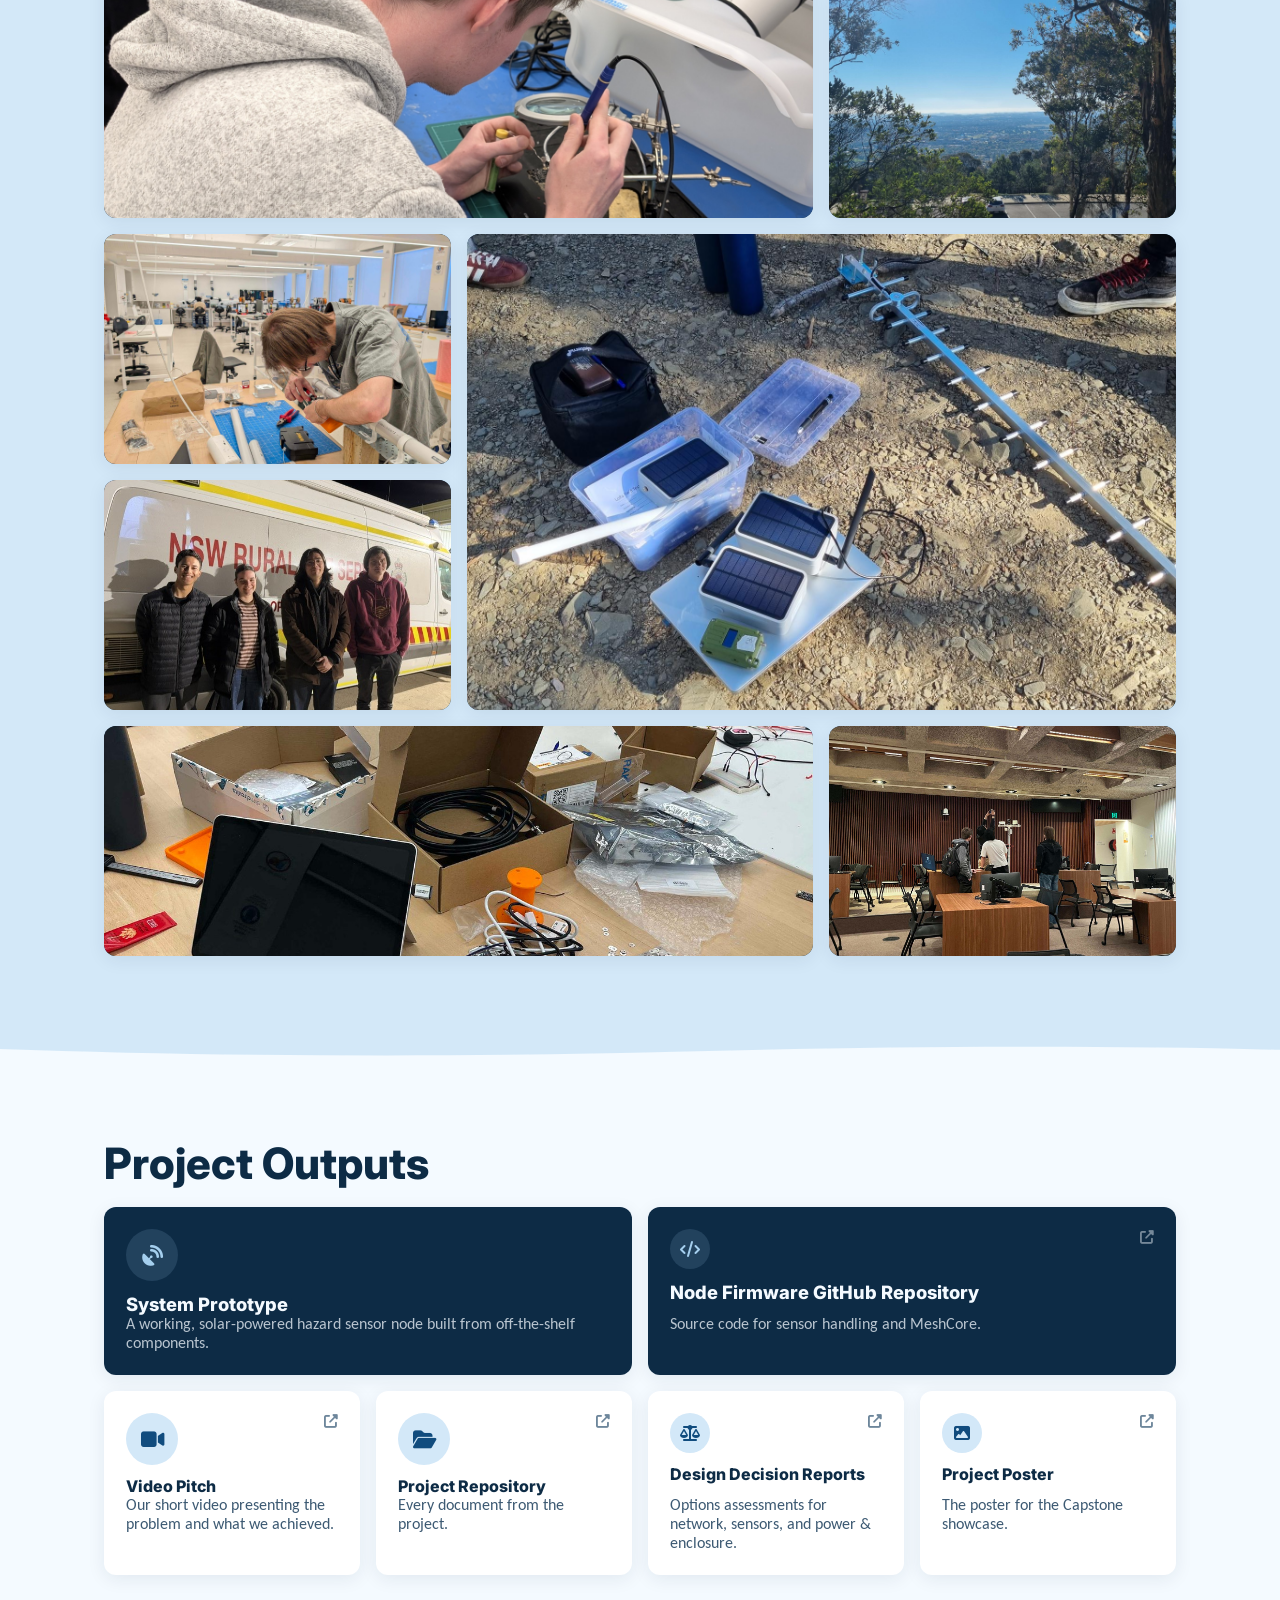
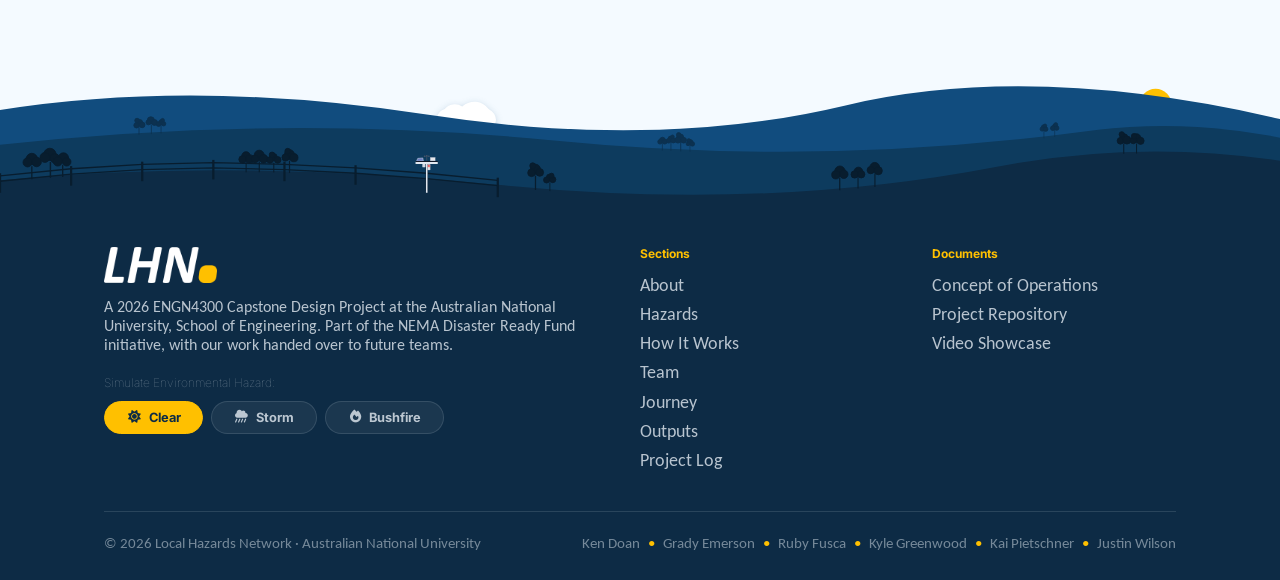
==== commit 5f3fae9c: "feat: tidying up the website for the showcase including adding link to video pitch" ====
--- a/index.html
+++ b/index.html
@@ -4,6 +4,7 @@
 <head>
   <meta charset="UTF-8" />
   <meta name="viewport" content="width=device-width, initial-scale=1.0" />
+  <meta name="theme-color" content="#0D2B45" />
   <title>Local Hazards Network</title>
   <meta name="description"
     content="Local Hazards Network: a 2026 ANU capstone project that built a low-cost, solar-powered sensor node to fill environmental data gaps for disaster response in rural NSW." />
@@ -34,7 +35,7 @@
   <!-- ============================================================
        AUDIT BANNER
        ============================================================ -->
-  <div class="audit-banner" id="audit-banner">
+  <!-- <div class="audit-banner" id="audit-banner">
     <div class="container audit-banner-container">
       <span class="audit-banner-text">
         Shadow Teams and Tutors: to help you review our project for Audit 4, please refer to <a
@@ -42,7 +43,7 @@
           target="_blank" rel="noopener" class="audit-banner-link">this guide</a>.
       </span>
     </div>
-  </div>
+  </div> -->
 
   <script>
     // Inline check to prevent layout shift before full load
@@ -345,7 +346,7 @@
         <div class="feature">
           <i class="fa-solid fa-battery-full" aria-hidden="true"></i>
           <h4>10-Day Battery</h4>
-          <p>Theoretically enough stored energy to keep reporting through extended stretches of bad weather.</p>
+          <p>Theoretically enough stored energy to keep reporting with no sunlight.</p>
         </div>
       </div>
     </div>
@@ -375,144 +376,6 @@
     </div>
   </section>
 
-  <div class="wave wave--pale-navy" aria-hidden="true">
-    <svg viewBox="0 0 1440 84" preserveAspectRatio="none">
-      <path d="M0,46 C240,62 520,64 760,52 C1000,40 1240,38 1440,48 L1440,84 L0,84 Z" />
-    </svg>
-  </div>
-
-  <!-- ============================================================
-       PROJECT JOURNEY
-       ============================================================ -->
-  <section class="section section--dark" id="journey">
-    <div class="container">
-      <h2 class="section-title">Project Journey</h2>
-      <p class="section-desc">
-        Our project ran across two phases: a research phase to make the key design decisions, followed by a
-        build phase that turned those decisions into a working, tested prototype.
-      </p>
-
-      <details class="phase phase--collapsible" id="reports">
-        <summary>
-          <h3>Phase 1: Research &amp; Design Decisions <i class="fa-solid fa-chevron-right phase-chevron" aria-hidden="true"></i></h3>
-          <span class="phase-desc">Three parallel workstreams each tackled one technical question and reported back
-            with a recommendation.</span>
-        </summary>
-
-        <div class="ws-grid">
-          <div class="ws-card">
-            <span class="icon-badge icon-badge--sm"><i class="fa-solid fa-tower-broadcast"
-                aria-hidden="true"></i></span>
-            <h4>Communication Network Workstream</h4>
-            <p>Evaluated MeshCore as the primary network for emergency data in rural areas.</p>
-            <ul class="ws-list">
-              <li>Small-scale MeshCore field testing</li>
-              <li>Range and reliability evaluation</li>
-              <li>Rust vs. C for embedded development</li>
-              <li>ACMA compliance</li>
-            </ul>
-            <a href="reports/network-workstream-report.pdf"
-              class="ws-link" target="_blank" rel="noopener">Read the report <i
-                class="fa-solid fa-arrow-up-right-from-square" aria-hidden="true"></i></a>
-          </div>
-
-          <div class="ws-card">
-            <span class="icon-badge icon-badge--sm"><i class="fa-solid fa-temperature-half"
-                aria-hidden="true"></i></span>
-            <h4>Sensors &amp; Hazards Workstream</h4>
-            <p>Researched the hazards facing rural NSW and selected off-the-shelf sensors to detect them.</p>
-            <ul class="ws-list">
-              <li>Flood, bushfire, landslide, storm and drought research</li>
-              <li>Rainfall, humidity, temperature and wind sensor assessment</li>
-              <li>Component options assessment</li>
-            </ul>
-            <a href="reports/sensors-workstream-report.pdf"
-              class="ws-link" target="_blank" rel="noopener">Read the report <i
-                class="fa-solid fa-arrow-up-right-from-square" aria-hidden="true"></i></a>
-          </div>
-
-          <div class="ws-card">
-            <span class="icon-badge icon-badge--sm"><i class="fa-solid fa-solar-panel" aria-hidden="true"></i></span>
-            <h4>Power &amp; Enclosure Workstream</h4>
-            <p>Sized the power system and designed the design of the sensor node.</p>
-            <ul class="ws-list">
-              <li>Battery and solar panel sizing</li>
-              <li>Charging and battery life optimisation</li>
-              <li>Weatherproofing and enclosure design</li>
-            </ul>
-            <a href="reports/power-enclosure-workstream-report.pdf"
-              class="ws-link" target="_blank" rel="noopener">Read the report <i
-                class="fa-solid fa-arrow-up-right-from-square" aria-hidden="true"></i></a>
-          </div>
-        </div>
-      </details>
-
-      <details class="phase phase--collapsible">
-        <summary>
-          <h3>Phase 2: Prototyping &amp; Testing <i class="fa-solid fa-chevron-right phase-chevron" aria-hidden="true"></i></h3>
-          <span class="phase-desc">The team split in two to bring the Phase 1 recommendations together into a single
-            prototype node.</span>
-        </summary>
-
-        <div class="ws-grid ws-grid--2">
-          <div class="ws-card">
-            <span class="icon-badge icon-badge--sm"><i class="fa-solid fa-microchip" aria-hidden="true"></i></span>
-            <h4>Firmware Workstream</h4>
-            <p>Wrote the embedded software that reads the sensors, manages power and sends data over MeshCore.</p>
-            <ul class="ws-list">
-              <li>Sensor drivers and data handling</li>
-              <li>Low-power sleep states</li>
-              <li>MeshCore integration</li>
-            </ul>
-            <a href="https://anu365.sharepoint.com/:f:/r/sites/LoRaCapstone/Shared%20Documents/Repository/Development%20Workstreams%20(Q3-Q4)/Firmware?d=w3c4c0ffb26e343fc9ced6c7ab52d782a&csf=1&web=1&e=MUCzQc"
-              class="ws-link" target="_blank" rel="noopener">Open the team folder <i
-                class="fa-solid fa-arrow-up-right-from-square" aria-hidden="true"></i></a>
-          </div>
-
-          <div class="ws-card">
-            <span class="icon-badge icon-badge--sm"><i class="fa-solid fa-screwdriver-wrench"
-                aria-hidden="true"></i></span>
-            <h4>Prototyping Workstream</h4>
-            <p>Assembled the sensors, power system and enclosure into a complete node and put it through testing.</p>
-            <ul class="ws-list">
-              <li>CAD design of the full node</li>
-              <li>Hardware assembly and integration</li>
-              <li>Enclosure and mounting assembly</li>
-            </ul>
-            <a href="https://anu365.sharepoint.com/:f:/r/sites/LoRaCapstone/Shared%20Documents/Repository/Development%20Workstreams%20(Q3-Q4)/Prototyping?d=w3ec6bcb610ed41ff9f75e0dd661d0cba&csf=1&web=1&e=PCt3KX"
-              class="ws-link" target="_blank" rel="noopener">Open the team folder <i
-                class="fa-solid fa-arrow-up-right-from-square" aria-hidden="true"></i></a>
-          </div>
-        </div>
-      </details>
-    </div>
-  </section>
-
-  <div class="wave wave--navy-pale" aria-hidden="true">
-    <svg viewBox="0 0 1440 84" preserveAspectRatio="none">
-      <path d="M0,46 C240,62 520,64 760,52 C1000,40 1240,38 1440,48 L1440,84 L0,84 Z" />
-    </svg>
-  </div>
-
-  <!-- ============================================================
-       PROJECT LOG (rendered from updates.json)
-       ============================================================ -->
-  <section class="section section--pale" id="log">
-    <div class="container">
-      <h2 class="section-title">Project Log</h2>
-
-      <div id="latest-update-container"></div>
-
-      <details class="updates-archive">
-        <summary>
-          <i class="fa-solid fa-chevron-right updates-archive-chevron" aria-hidden="true"></i>
-          Earlier entries
-        </summary>
-        <div class="updates-archive-list" id="archived-updates-container"></div>
-      </details>
-    </div>
-  </section>
-
   <div class="wave wave--pale-white" aria-hidden="true">
     <svg viewBox="0 0 1440 84" preserveAspectRatio="none">
       <path d="M0,46 C240,62 520,64 760,52 C1000,40 1240,38 1440,48 L1440,84 L0,84 Z" />
@@ -547,7 +410,7 @@
         <div class="team-card">
           <h3>Kyle Greenwood</h3>
           <div class="team-role">Firmware Team</div>
-          <p>Co-developed the firmware and helped integrate every subsystem into a single deployable prototype.</p>
+          <p>Co-developed the firmware and helped integrate the seperate subsystem into a single deployable prototype.</p>
           <div class="team-email"><a href="mailto:u7472943@anu.edu.au"><i class="fa-solid fa-envelope"
                 aria-hidden="true"></i>u7472943@anu.edu.au</a></div>
         </div>
@@ -562,7 +425,7 @@
 
         <div class="team-card">
           <h3>Grady Emerson</h3>
-          <div class="team-role">Prototyping Team</div>
+          <div class="team-role">Firmware Team</div>
           <p>Brought electronics expertise to firmware development and was the team's main liaison with external
             stakeholders.</p>
           <div class="team-email"><a href="mailto:u6892552@anu.edu.au"><i class="fa-solid fa-envelope"
@@ -585,6 +448,148 @@
                 aria-hidden="true"></i>u7230220@anu.edu.au</a></div>
         </div>
       </div>
+    </div>
+  </section>
+
+  <div class="wave wave--white-navy" aria-hidden="true">
+    <svg viewBox="0 0 1440 84" preserveAspectRatio="none">
+      <path d="M0,46 C240,62 520,64 760,52 C1000,40 1240,38 1440,48 L1440,84 L0,84 Z" />
+    </svg>
+  </div>
+
+  <!-- ============================================================
+       PROJECT JOURNEY
+       ============================================================ -->
+  <section class="section section--dark" id="journey">
+    <div class="container">
+      <h2 class="section-title">Project Journey</h2>
+      <p class="section-desc">
+        Our project ran across two phases: a research phase to make the key design decisions, followed by a
+        build phase that turned those decisions into a working, tested prototype.
+      </p>
+
+      <details class="phase phase--collapsible" id="reports">
+        <summary>
+          <h3>Phase 1: Research &amp; Design Decisions <i class="fa-solid fa-chevron-right phase-chevron" aria-hidden="true"></i></h3>
+          <span class="phase-desc">Three parallel workstreams each tackled one technical question and reported back
+            with a recommendation.</span>
+        </summary>
+
+        <div class="phase-body">
+          <div class="ws-grid">
+            <div class="ws-card">
+              <span class="icon-badge icon-badge--sm"><i class="fa-solid fa-tower-broadcast"
+                  aria-hidden="true"></i></span>
+              <h4>Network Workstream</h4>
+              <p>Evaluated MeshCore as the primary network for emergency data in rural areas.</p>
+              <ul class="ws-list">
+                <li>Small-scale MeshCore field testing</li>
+                <li>Range and reliability evaluation</li>
+                <li>Rust vs. C for embedded development</li>
+                <li>ACMA compliance</li>
+              </ul>
+              <a href="reports/network-workstream-report.pdf"
+                class="ws-link" target="_blank" rel="noopener">Read the report <i
+                  class="fa-solid fa-arrow-up-right-from-square" aria-hidden="true"></i></a>
+            </div>
+
+            <div class="ws-card">
+              <span class="icon-badge icon-badge--sm"><i class="fa-solid fa-temperature-half"
+                  aria-hidden="true"></i></span>
+              <h4>Sensors &amp; Hazards Workstream</h4>
+              <p>Researched the hazards facing rural NSW and selected off-the-shelf sensors to detect them.</p>
+              <ul class="ws-list">
+                <li>Flood, bushfire, landslide, storm and drought research</li>
+                <li>Rainfall, humidity, temperature and wind sensor assessment</li>
+                <li>Component options assessment</li>
+              </ul>
+              <a href="reports/sensors-workstream-report.pdf"
+                class="ws-link" target="_blank" rel="noopener">Read the report <i
+                  class="fa-solid fa-arrow-up-right-from-square" aria-hidden="true"></i></a>
+            </div>
+
+            <div class="ws-card">
+              <span class="icon-badge icon-badge--sm"><i class="fa-solid fa-solar-panel" aria-hidden="true"></i></span>
+              <h4>Power &amp; Enclosure Workstream</h4>
+              <p>Sized the power system and designed the design of the sensor node.</p>
+              <ul class="ws-list">
+                <li>Battery and solar panel sizing</li>
+                <li>Charging and battery life optimisation</li>
+                <li>Weatherproofing and enclosure design</li>
+              </ul>
+              <a href="reports/power-enclosure-workstream-report.pdf"
+                class="ws-link" target="_blank" rel="noopener">Read the report <i
+                  class="fa-solid fa-arrow-up-right-from-square" aria-hidden="true"></i></a>
+            </div>
+          </div>
+        </div>
+      </details>
+
+      <details class="phase phase--collapsible">
+        <summary>
+          <h3>Phase 2: Prototyping &amp; Testing <i class="fa-solid fa-chevron-right phase-chevron" aria-hidden="true"></i></h3>
+          <span class="phase-desc">The team split in two to bring the Phase 1 recommendations together into a single
+            prototype node.</span>
+        </summary>
+
+        <div class="phase-body">
+          <div class="ws-grid ws-grid--2">
+            <div class="ws-card">
+              <span class="icon-badge icon-badge--sm"><i class="fa-solid fa-microchip" aria-hidden="true"></i></span>
+              <h4>Firmware Workstream</h4>
+              <p>Wrote the embedded software that reads the sensors, manages power and sends data over MeshCore.</p>
+              <ul class="ws-list">
+                <li>Sensor data handling</li>
+                <li>Low-power sleep states</li>
+                <li>MeshCore integration</li>
+              </ul>
+              <a href="https://anu365.sharepoint.com/:f:/r/sites/LoRaCapstone/Shared%20Documents/Repository/Development%20Workstreams%20(Q3-Q4)/Firmware?d=w3c4c0ffb26e343fc9ced6c7ab52d782a&csf=1&web=1&e=MUCzQc"
+                class="ws-link" target="_blank" rel="noopener">Open the team folder <i
+                  class="fa-solid fa-arrow-up-right-from-square" aria-hidden="true"></i></a>
+            </div>
+
+            <div class="ws-card">
+              <span class="icon-badge icon-badge--sm"><i class="fa-solid fa-screwdriver-wrench"
+                  aria-hidden="true"></i></span>
+              <h4>Prototyping Workstream</h4>
+              <p>Assembled the sensors, power system and enclosure into a complete node and put it through testing.</p>
+              <ul class="ws-list">
+                <li>CAD design </li>
+                <li>Hardware assembly and integration</li>
+                <li>Testing and validation plan</li>
+              </ul>
+              <a href="https://anu365.sharepoint.com/:f:/r/sites/LoRaCapstone/Shared%20Documents/Repository/Development%20Workstreams%20(Q3-Q4)/Prototyping?d=w3ec6bcb610ed41ff9f75e0dd661d0cba&csf=1&web=1&e=PCt3KX"
+                class="ws-link" target="_blank" rel="noopener">Open the team folder <i
+                  class="fa-solid fa-arrow-up-right-from-square" aria-hidden="true"></i></a>
+            </div>
+          </div>
+        </div>
+      </details>
+    </div>
+  </section>
+
+  <div class="wave wave--navy-white" aria-hidden="true">
+    <svg viewBox="0 0 1440 84" preserveAspectRatio="none">
+      <path d="M0,46 C240,62 520,64 760,52 C1000,40 1240,38 1440,48 L1440,84 L0,84 Z" />
+    </svg>
+  </div>
+
+  <!-- ============================================================
+       PROJECT LOG (rendered from updates.json)
+       ============================================================ -->
+  <section class="section" id="log">
+    <div class="container">
+      <h2 class="section-title">Project Log</h2>
+
+      <div id="latest-update-container"></div>
+
+      <details class="updates-archive">
+        <summary>
+          <i class="fa-solid fa-chevron-right updates-archive-chevron" aria-hidden="true"></i>
+          Earlier entries
+        </summary>
+        <div class="updates-archive-list" id="archived-updates-container"></div>
+      </details>
     </div>
   </section>
 
@@ -747,13 +752,14 @@
       })
       .catch(err => console.error("Error loading updates:", err));
 
-    // Accordion slide animation for the log archive
-    document.querySelectorAll('.updates-archive').forEach(function (details) {
-      var list = details.querySelector('.updates-archive-list');
+    // Accordion slide animation for the log archive and project journey phases
+    document.querySelectorAll('.updates-archive, .phase--collapsible').forEach(function (details) {
+      var list = details.querySelector('.updates-archive-list, .phase-body');
 
       details.addEventListener('click', function (e) {
         if (!e.target.closest('summary')) return;
         e.preventDefault();
+        list.style.overflow = 'hidden';
 
         if (details.open) {
           list.style.maxHeight = list.scrollHeight + 'px';
@@ -763,6 +769,7 @@
             list.removeEventListener('transitionend', doClose);
             details.removeAttribute('open');
             list.style.maxHeight = '';
+            list.style.overflow = '';
           };
           requestAnimationFrame(function () {
             requestAnimationFrame(function () {
@@ -779,6 +786,7 @@
             clearTimeout(openTimer);
             list.removeEventListener('transitionend', doOpen);
             list.style.maxHeight = '';
+            list.style.overflow = '';
           };
           requestAnimationFrame(function () {
             requestAnimationFrame(function () {
--- a/css/style.css
+++ b/css/style.css
@@ -235,7 +235,7 @@
   background: #FFCD33;
   color: var(--navy);
   transform: translateY(-2px);
-  box-shadow: 0 8px 24px rgba(255, 192, 0, 0.35);
+  /* box-shadow: 0 8px 24px rgba(255, 192, 0, 0.35); */
 }
 
 .btn-outline {
@@ -314,9 +314,8 @@
   position: sticky;
   top: var(--banner-height, 0px);
   z-index: 100;
-  background: rgba(13, 43, 69, 0.96);
-  backdrop-filter: blur(16px);
-  -webkit-backdrop-filter: blur(16px);
+  /* Solid, not translucent: Safari on iOS 26 tints its toolbar from this colour */
+  background: var(--navy);
   border-bottom: 1px solid var(--border-dark);
 }
 
@@ -388,6 +387,10 @@
   padding: 88px 0 56px;
   position: relative;
   overflow: hidden;
+  /* Slide up under the sticky navbar (64px tall) so no page background shows through it;
+     the matching border keeps the content where it was without touching the padding overrides */
+  margin-top: -64px;
+  border-top: 64px solid var(--navy);
 }
 
 .hero .container {
@@ -417,10 +420,11 @@
   display: inline-block;
   width: 0.17em;
   height: 0.17em;
-  margin-left: 0.06em;
+  margin-left: 0.01em;
   background: var(--yellow);
-  border-radius: 0.04em;
-  transform: skewX(-10deg);
+  /* Rounded, slightly slanted square to match the dot in the LHN logo */
+  border-radius: 40%;
+  transform: skewX(-9deg);
 }
 
 .hero-tagline {
@@ -804,15 +808,26 @@
   margin-bottom: 8px;
 }
 
+.phase--collapsible {
+  margin-bottom: 32px;
+}
+
 .phase--collapsible .phase-desc {
   display: block;
-}
-
-.phase--collapsible:not([open]) {
-  margin-bottom: 32px;
-}
-
-.phase--collapsible:not([open]) .phase-desc {
+  margin-bottom: 0;
+}
+
+/* Spacing lives inside the body so it slides with the content */
+.phase-body {
+  display: flow-root;
+  transition: max-height 0.4s ease;
+}
+
+.phase-body > .ws-grid {
+  margin: 24px 0;
+}
+
+#journey .phase:last-child .phase-body > .ws-grid {
   margin-bottom: 0;
 }
 
@@ -1649,15 +1664,15 @@
   .facts,
   .steps,
   .ws-grid,
-  .ws-grid--2,
-  .team-grid {
+  .ws-grid--2 {
     grid-template-columns: 1fr;
   }
 
   /* Card groups become swipeable rows; the next item peeks in as a cue */
   .outputs-grid,
   .hazards-grid,
-  .features {
+  .features,
+  .team-grid {
     display: flex;
     gap: 12px;
     overflow-x: auto;
@@ -1671,13 +1686,15 @@
 
   .outputs-grid::-webkit-scrollbar,
   .hazards-grid::-webkit-scrollbar,
-  .features::-webkit-scrollbar {
+  .features::-webkit-scrollbar,
+  .team-grid::-webkit-scrollbar {
     display: none;
   }
 
   .output-item,
   .hazard-item,
-  .feature {
+  .feature,
+  .team-card {
     flex: 0 0 85%;
     scroll-snap-align: start;
   }
